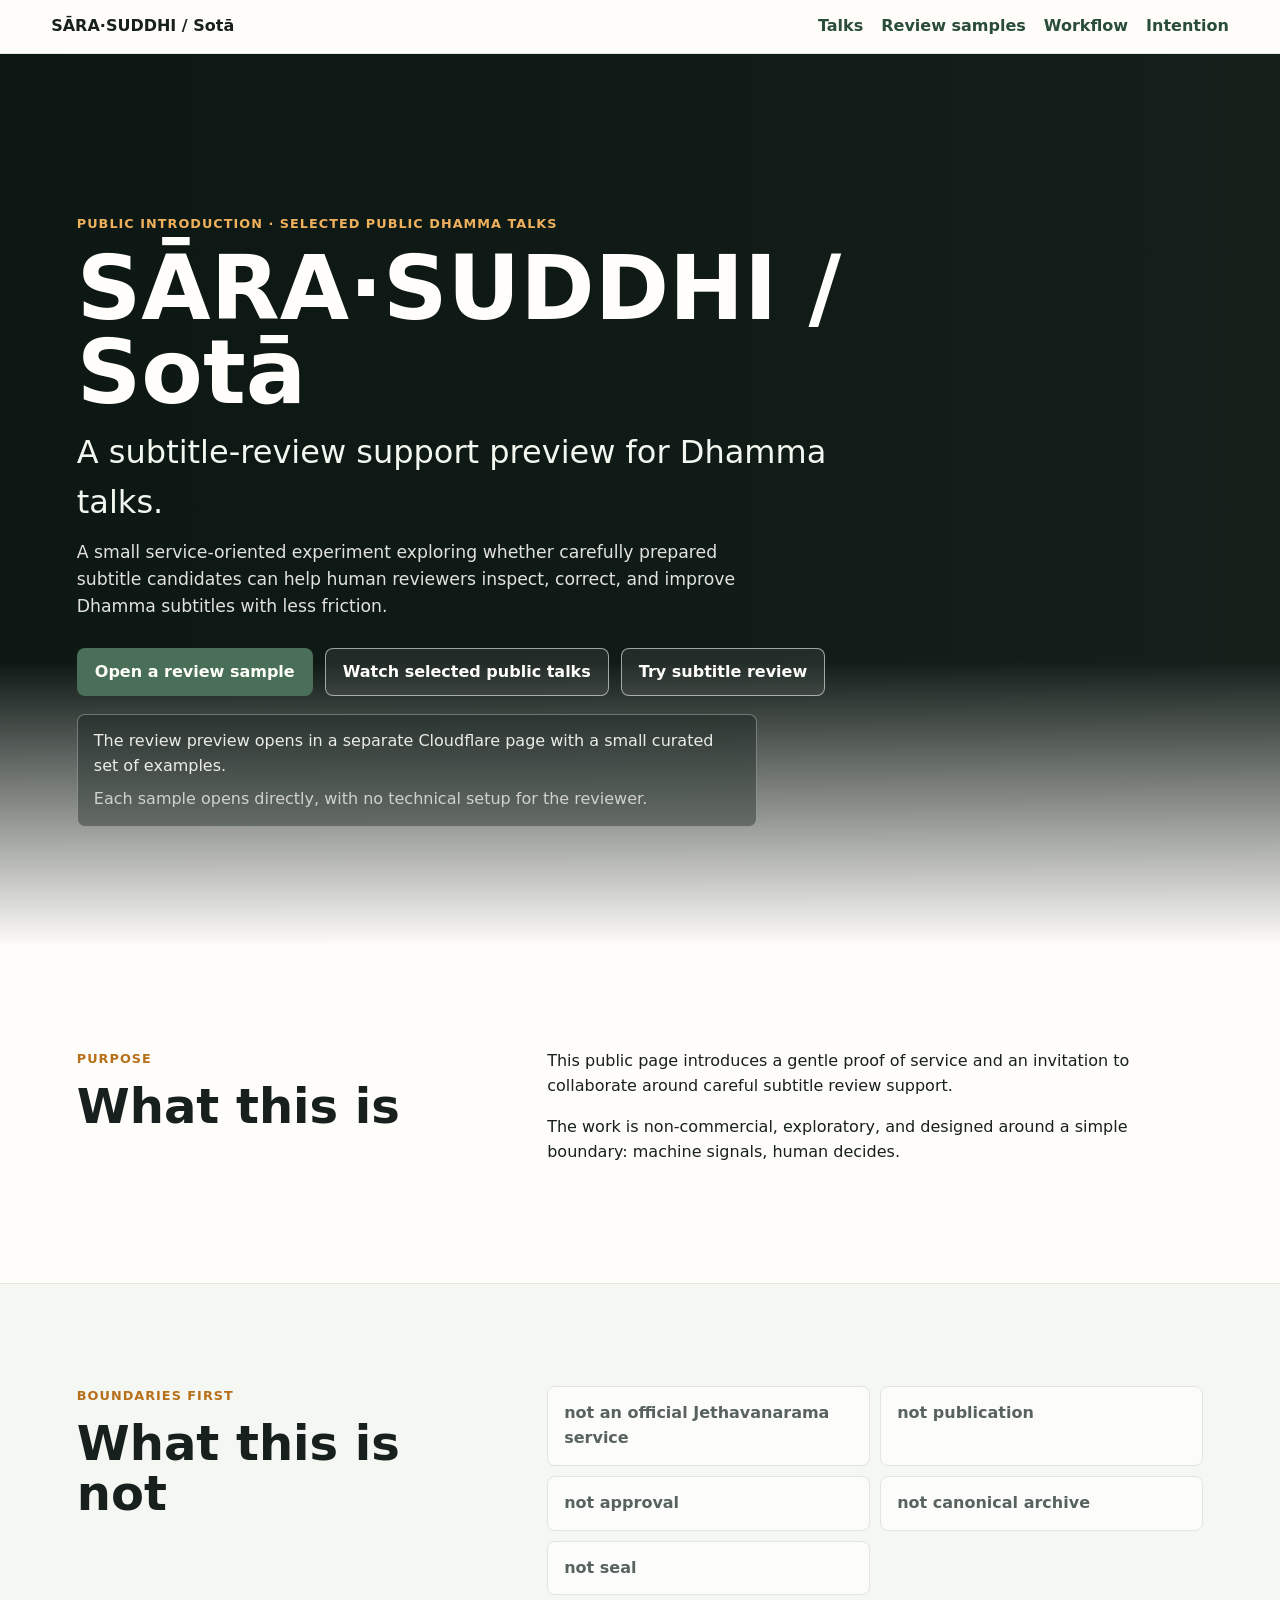
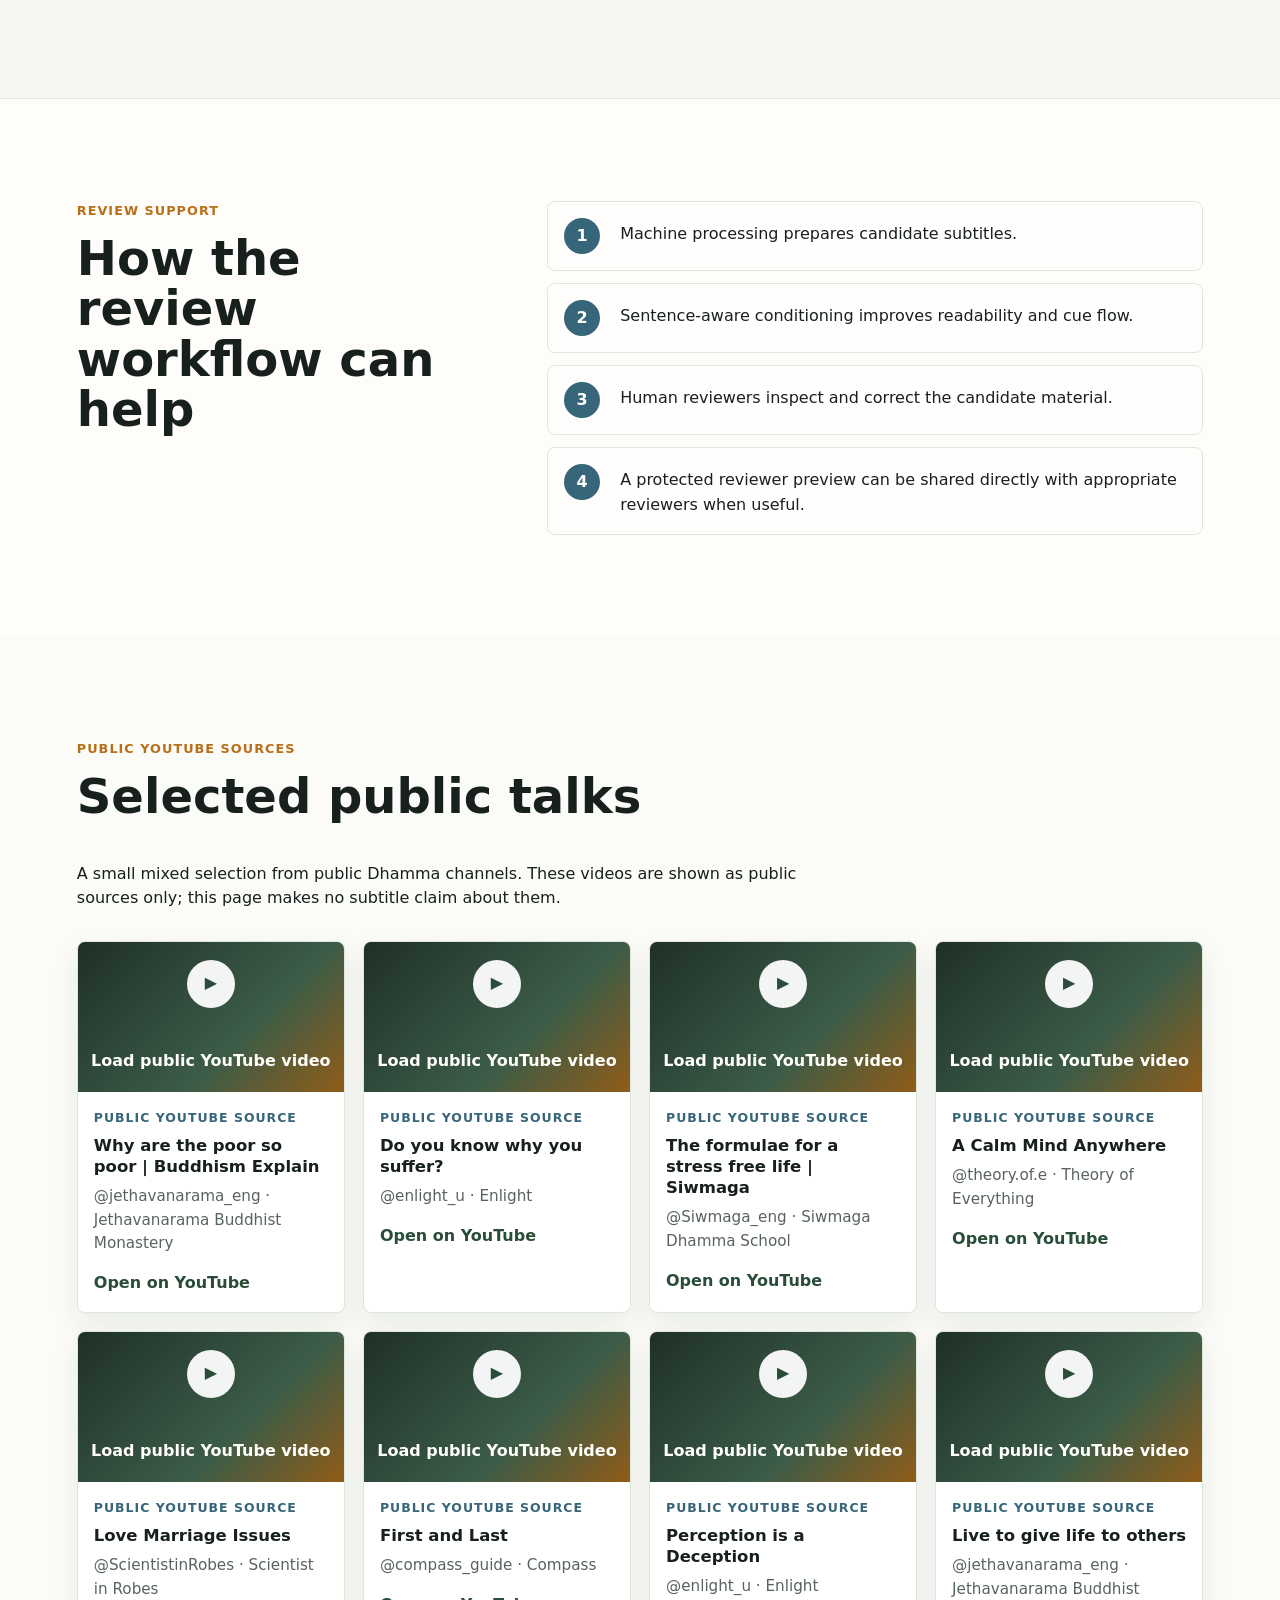
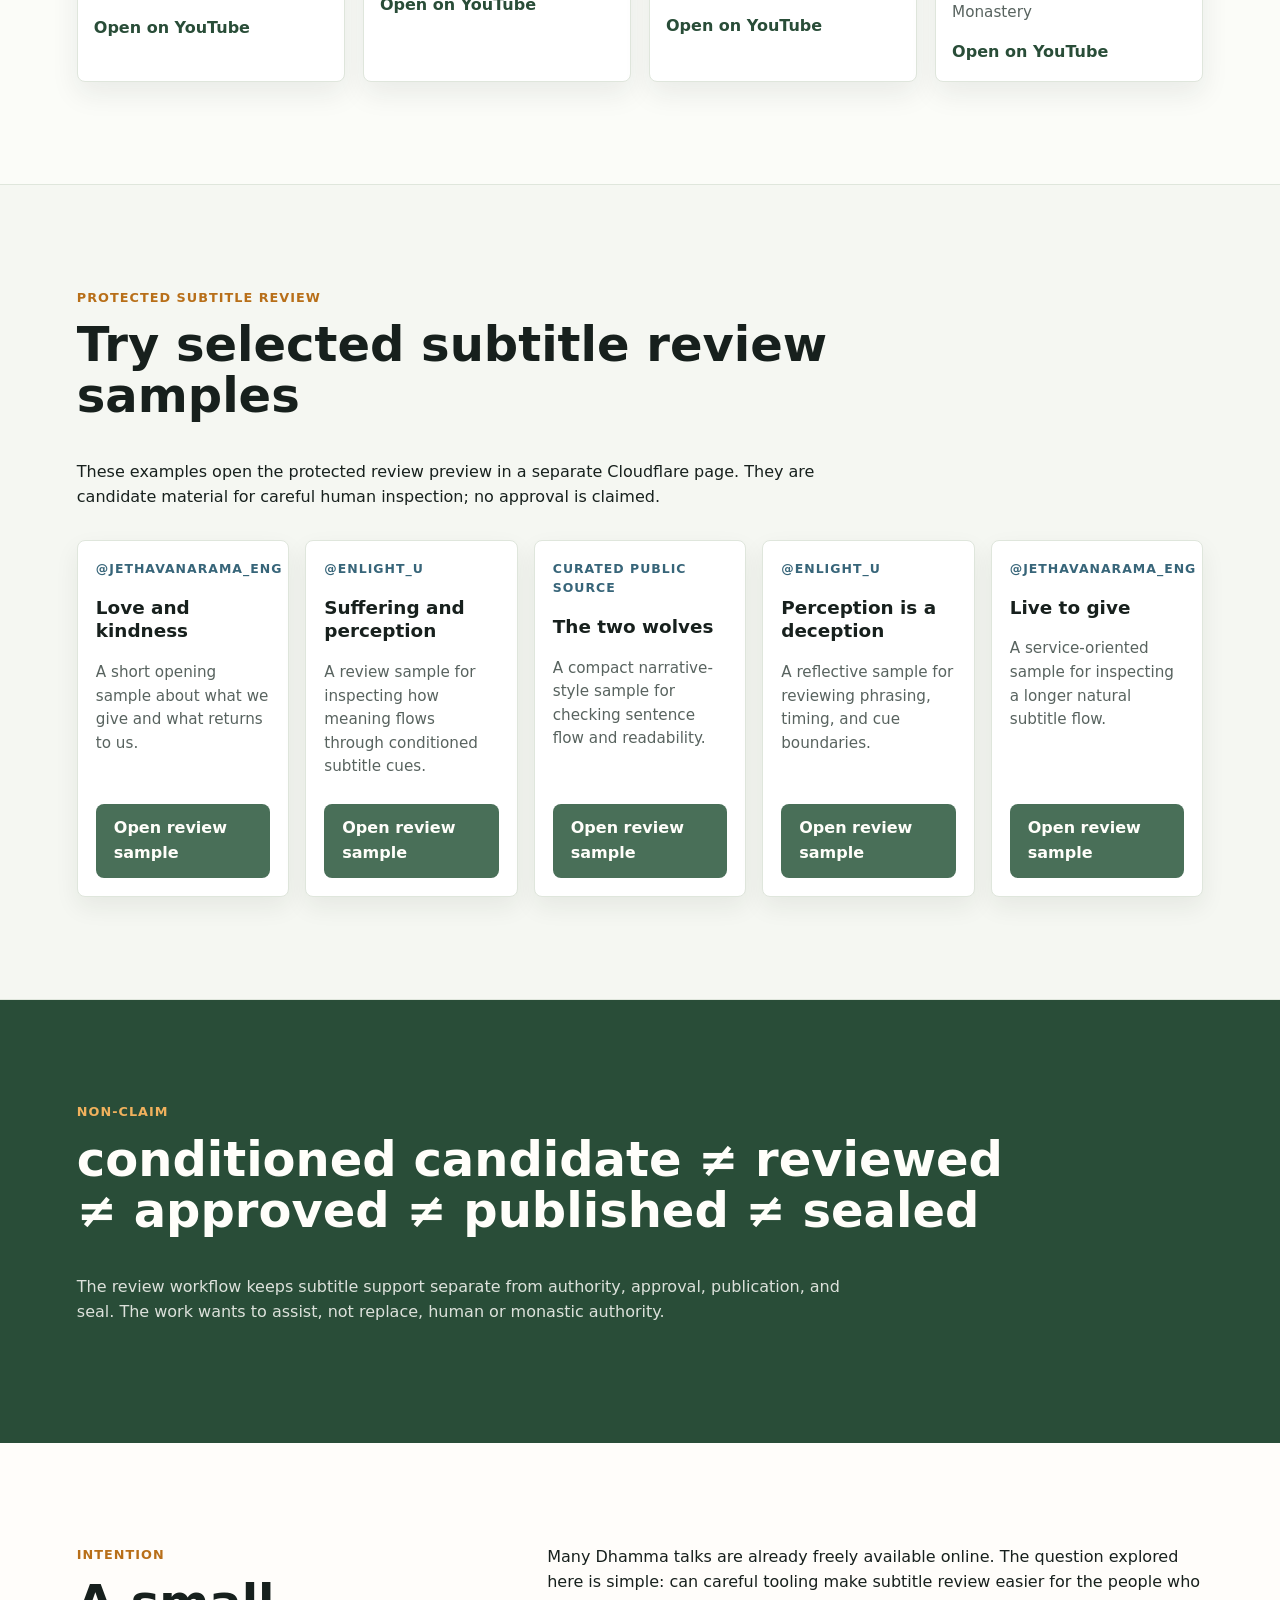
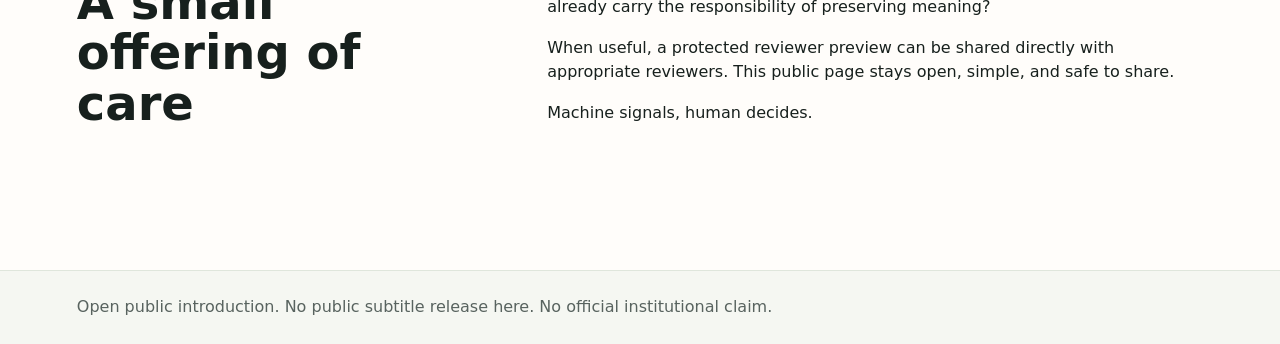
==== index.html @ cb5781e2 "Add one-click Jetha review sample links" ====
<!doctype html>
<html lang="en">
<head>
  <meta charset="utf-8">
  <meta name="viewport" content="width=device-width, initial-scale=1">
  <title>SĀRA·SUDDHI / Sotā — Public Preview</title>
  <meta name="description" content="A public introduction to a subtitle-review support preview for Dhamma talks.">
  <link rel="stylesheet" href="styles.css">
</head>
<body>
  <header class="site-header">
    <a class="brand" href="#top" aria-label="SĀRA·SUDDHI / Sotā home">SĀRA·SUDDHI / Sotā</a>
    <nav aria-label="Primary navigation">
      <a href="#talks">Talks</a>
      <a href="#review-samples">Review samples</a>
      <a href="#workflow">Workflow</a>
      <a href="#intention">Intention</a>
    </nav>
  </header>

  <main id="top">
    <section class="hero" aria-labelledby="hero-title">
      <div class="hero-media" aria-hidden="true"></div>
      <div class="hero-inner">
        <p class="eyebrow">Public introduction · selected public Dhamma talks</p>
        <h1 id="hero-title">SĀRA·SUDDHI / Sotā</h1>
        <p class="hero-subtitle">A subtitle-review support preview for Dhamma talks.</p>
        <p class="hero-copy">A small service-oriented experiment exploring whether carefully prepared subtitle candidates can help human reviewers inspect, correct, and improve Dhamma subtitles with less friction.</p>
        <div class="hero-actions" aria-label="Hero actions">
          <a class="button primary" href="https://sota-internal-canary-vnext-remove-cue.pages.dev/?demo=jetha&amp;sample=love-kindness" target="_blank" rel="noopener noreferrer">Open a review sample</a>
          <a class="button secondary" href="#talks">Watch selected public talks</a>
          <a class="button secondary" href="#review-samples">Try subtitle review</a>
        </div>
        <div class="review-note" aria-label="Review preview note">
          <p>The review preview opens in a separate Cloudflare page with a small curated set of examples.</p>
          <p>Each sample opens directly, with no technical setup for the reviewer.</p>
        </div>
      </div>
    </section>

    <section class="section two-column" id="what-this-is" aria-labelledby="what-title">
      <div>
        <p class="eyebrow">Purpose</p>
        <h2 id="what-title">What this is</h2>
      </div>
      <div class="stack">
        <p>This public page introduces a gentle proof of service and an invitation to collaborate around careful subtitle review support.</p>
        <p>The work is non-commercial, exploratory, and designed around a simple boundary: machine signals, human decides.</p>
      </div>
    </section>

    <section class="section quiet-band" aria-labelledby="not-title">
      <div class="two-column compact">
        <div>
          <p class="eyebrow">Boundaries first</p>
          <h2 id="not-title">What this is not</h2>
        </div>
        <ul class="boundary-list">
          <li>not an official Jethavanarama service</li>
          <li>not publication</li>
          <li>not approval</li>
          <li>not canonical archive</li>
          <li>not seal</li>
        </ul>
      </div>
    </section>

    <section class="section two-column" id="workflow" aria-labelledby="workflow-title">
      <div>
        <p class="eyebrow">Review support</p>
        <h2 id="workflow-title">How the review workflow can help</h2>
      </div>
      <div class="steps" aria-label="Workflow steps">
        <div><span>1</span><p>Machine processing prepares candidate subtitles.</p></div>
        <div><span>2</span><p>Sentence-aware conditioning improves readability and cue flow.</p></div>
        <div><span>3</span><p>Human reviewers inspect and correct the candidate material.</p></div>
        <div><span>4</span><p>A protected reviewer preview can be shared directly with appropriate reviewers when useful.</p></div>
      </div>
    </section>

    <section class="section talks" id="talks" aria-labelledby="talks-title">
      <div class="section-heading">
        <p class="eyebrow">Public YouTube sources</p>
        <h2 id="talks-title">Selected public talks</h2>
        <p>A small mixed selection from public Dhamma channels. These videos are shown as public sources only; this page makes no subtitle claim about them.</p>
      </div>
      <div class="talk-grid">

          <article class="talk-card" data-video-id="-B0cGRfp2s8">
            <div class="video-shell">
              <button class="video-load" type="button" aria-label="Load public YouTube video: Why are the poor so poor | Buddhism Explain">
                <span class="play-mark">▶</span>
                <span>Load public YouTube video</span>
              </button>
            </div>
            <div class="talk-copy">
              <p class="label">Public YouTube source</p>
              <h3>Why are the poor so poor | Buddhism Explain</h3>
              <p>@jethavanarama_eng · Jethavanarama Buddhist Monastery</p>
              <a href="https://www.youtube.com/watch?v=-B0cGRfp2s8" target="_blank" rel="noopener noreferrer">Open on YouTube</a>
            </div>
          </article>

          <article class="talk-card" data-video-id="0MMn_dv11R0">
            <div class="video-shell">
              <button class="video-load" type="button" aria-label="Load public YouTube video: Do you know why you suffer?">
                <span class="play-mark">▶</span>
                <span>Load public YouTube video</span>
              </button>
            </div>
            <div class="talk-copy">
              <p class="label">Public YouTube source</p>
              <h3>Do you know why you suffer?</h3>
              <p>@enlight_u · Enlight</p>
              <a href="https://www.youtube.com/watch?v=0MMn_dv11R0" target="_blank" rel="noopener noreferrer">Open on YouTube</a>
            </div>
          </article>

          <article class="talk-card" data-video-id="W3vYHnD1W8w">
            <div class="video-shell">
              <button class="video-load" type="button" aria-label="Load public YouTube video: The formulae for a stress free life | Siwmaga">
                <span class="play-mark">▶</span>
                <span>Load public YouTube video</span>
              </button>
            </div>
            <div class="talk-copy">
              <p class="label">Public YouTube source</p>
              <h3>The formulae for a stress free life | Siwmaga</h3>
              <p>@Siwmaga_eng · Siwmaga Dhamma School</p>
              <a href="https://www.youtube.com/watch?v=W3vYHnD1W8w" target="_blank" rel="noopener noreferrer">Open on YouTube</a>
            </div>
          </article>

          <article class="talk-card" data-video-id="NrnF3UTfmkQ">
            <div class="video-shell">
              <button class="video-load" type="button" aria-label="Load public YouTube video: A Calm Mind Anywhere">
                <span class="play-mark">▶</span>
                <span>Load public YouTube video</span>
              </button>
            </div>
            <div class="talk-copy">
              <p class="label">Public YouTube source</p>
              <h3>A Calm Mind Anywhere</h3>
              <p>@theory.of.e · Theory of Everything</p>
              <a href="https://www.youtube.com/watch?v=NrnF3UTfmkQ" target="_blank" rel="noopener noreferrer">Open on YouTube</a>
            </div>
          </article>

          <article class="talk-card" data-video-id="uJizcFRh2i4">
            <div class="video-shell">
              <button class="video-load" type="button" aria-label="Load public YouTube video: Love Marriage Issues">
                <span class="play-mark">▶</span>
                <span>Load public YouTube video</span>
              </button>
            </div>
            <div class="talk-copy">
              <p class="label">Public YouTube source</p>
              <h3>Love Marriage Issues</h3>
              <p>@ScientistinRobes · Scientist in Robes</p>
              <a href="https://www.youtube.com/watch?v=uJizcFRh2i4" target="_blank" rel="noopener noreferrer">Open on YouTube</a>
            </div>
          </article>

          <article class="talk-card" data-video-id="HjesYXZJ64o">
            <div class="video-shell">
              <button class="video-load" type="button" aria-label="Load public YouTube video: First and Last">
                <span class="play-mark">▶</span>
                <span>Load public YouTube video</span>
              </button>
            </div>
            <div class="talk-copy">
              <p class="label">Public YouTube source</p>
              <h3>First and Last</h3>
              <p>@compass_guide · Compass</p>
              <a href="https://www.youtube.com/watch?v=HjesYXZJ64o" target="_blank" rel="noopener noreferrer">Open on YouTube</a>
            </div>
          </article>

          <article class="talk-card" data-video-id="-ik-a_iQ_dg">
            <div class="video-shell">
              <button class="video-load" type="button" aria-label="Load public YouTube video: Perception is a Deception">
                <span class="play-mark">▶</span>
                <span>Load public YouTube video</span>
              </button>
            </div>
            <div class="talk-copy">
              <p class="label">Public YouTube source</p>
              <h3>Perception is a Deception</h3>
              <p>@enlight_u · Enlight</p>
              <a href="https://www.youtube.com/watch?v=-ik-a_iQ_dg" target="_blank" rel="noopener noreferrer">Open on YouTube</a>
            </div>
          </article>

          <article class="talk-card" data-video-id="-yPJJXnafgw">
            <div class="video-shell">
              <button class="video-load" type="button" aria-label="Load public YouTube video: Live to give life to others">
                <span class="play-mark">▶</span>
                <span>Load public YouTube video</span>
              </button>
            </div>
            <div class="talk-copy">
              <p class="label">Public YouTube source</p>
              <h3>Live to give life to others</h3>
              <p>@jethavanarama_eng · Jethavanarama Buddhist Monastery</p>
              <a href="https://www.youtube.com/watch?v=-yPJJXnafgw" target="_blank" rel="noopener noreferrer">Open on YouTube</a>
            </div>
          </article>
      </div>
    </section>

    <section class="section review-samples" id="review-samples" aria-labelledby="review-samples-title">
      <div class="section-heading">
        <p class="eyebrow">Protected subtitle review</p>
        <h2 id="review-samples-title">Try selected subtitle review samples</h2>
        <p>These examples open the protected review preview in a separate Cloudflare page. They are candidate material for careful human inspection; no approval is claimed.</p>
      </div>
      <div class="sample-grid">
        <article class="sample-card">
          <p class="label">@jethavanarama_eng</p>
          <h3>Love and kindness</h3>
          <p>A short opening sample about what we give and what returns to us.</p>
          <a class="button sample-button" href="https://sota-internal-canary-vnext-remove-cue.pages.dev/?demo=jetha&amp;sample=love-kindness" target="_blank" rel="noopener noreferrer">Open review sample</a>
        </article>
        <article class="sample-card">
          <p class="label">@enlight_u</p>
          <h3>Suffering and perception</h3>
          <p>A review sample for inspecting how meaning flows through conditioned subtitle cues.</p>
          <a class="button sample-button" href="https://sota-internal-canary-vnext-remove-cue.pages.dev/?demo=jetha&amp;sample=suffering-perception" target="_blank" rel="noopener noreferrer">Open review sample</a>
        </article>
        <article class="sample-card">
          <p class="label">Curated public source</p>
          <h3>The two wolves</h3>
          <p>A compact narrative-style sample for checking sentence flow and readability.</p>
          <a class="button sample-button" href="https://sota-internal-canary-vnext-remove-cue.pages.dev/?demo=jetha&amp;sample=two-wolves" target="_blank" rel="noopener noreferrer">Open review sample</a>
        </article>
        <article class="sample-card">
          <p class="label">@enlight_u</p>
          <h3>Perception is a deception</h3>
          <p>A reflective sample for reviewing phrasing, timing, and cue boundaries.</p>
          <a class="button sample-button" href="https://sota-internal-canary-vnext-remove-cue.pages.dev/?demo=jetha&amp;sample=perception-deception" target="_blank" rel="noopener noreferrer">Open review sample</a>
        </article>
        <article class="sample-card">
          <p class="label">@jethavanarama_eng</p>
          <h3>Live to give</h3>
          <p>A service-oriented sample for inspecting a longer natural subtitle flow.</p>
          <a class="button sample-button" href="https://sota-internal-canary-vnext-remove-cue.pages.dev/?demo=jetha&amp;sample=live-to-give" target="_blank" rel="noopener noreferrer">Open review sample</a>
        </article>
      </div>
    </section>

    <section class="section boundary-callout" id="boundaries" aria-labelledby="boundary-title">
      <p class="eyebrow">Non-claim</p>
      <h2 id="boundary-title">conditioned candidate ≠ reviewed ≠ approved ≠ published ≠ sealed</h2>
      <p>The review workflow keeps subtitle support separate from authority, approval, publication, and seal. The work wants to assist, not replace, human or monastic authority.</p>
    </section>

    <section class="section invitation" id="intention" aria-labelledby="invite-title">
      <div>
        <p class="eyebrow">Intention</p>
        <h2 id="invite-title">A small offering of care</h2>
      </div>
      <div class="stack">
        <p>Many Dhamma talks are already freely available online. The question explored here is simple: can careful tooling make subtitle review easier for the people who already carry the responsibility of preserving meaning?</p>
        <p>When useful, a protected reviewer preview can be shared directly with appropriate reviewers. This public page stays open, simple, and safe to share.</p>
        <p>Machine signals, human decides.</p>
      </div>
    </section>
  </main>

  <footer class="site-footer">
    <p>Open public introduction. No public subtitle release here. No official institutional claim.</p>
  </footer>

  <script src="app.js"></script>
</body>
</html>
---- styles.css ----
* {
  box-sizing: border-box;
}

:root {
  color-scheme: light;
  --ink: #17201d;
  --muted: #58635f;
  --soft: #f5f7f2;
  --paper: #fffdfa;
  --line: #dfe6dc;
  --leaf: #496f58;
  --leaf-dark: #294d38;
  --saffron: #b86f19;
  --blue: #376579;
  --shadow: 0 18px 48px rgba(24, 40, 34, 0.13);
}

html {
  scroll-behavior: smooth;
}

body {
  margin: 0;
  font-family: Inter, ui-sans-serif, system-ui, -apple-system, BlinkMacSystemFont, "Segoe UI", sans-serif;
  color: var(--ink);
  background: var(--paper);
  line-height: 1.55;
}

.site-header {
  position: sticky;
  top: 0;
  z-index: 20;
  display: flex;
  align-items: center;
  justify-content: space-between;
  gap: 24px;
  padding: 14px clamp(18px, 4vw, 56px);
  border-bottom: 1px solid rgba(223, 230, 220, 0.9);
  background: rgba(255, 253, 250, 0.92);
  backdrop-filter: blur(14px);
}

.brand {
  color: var(--ink);
  font-weight: 760;
  text-decoration: none;
  letter-spacing: 0;
}

nav {
  display: flex;
  gap: 18px;
  flex-wrap: wrap;
}

nav a,
.talk-copy a {
  color: var(--leaf-dark);
  text-decoration: none;
  font-weight: 650;
}

nav a:hover,
.talk-copy a:hover {
  text-decoration: underline;
}

.hero {
  position: relative;
  min-height: 88vh;
  display: grid;
  align-items: end;
  overflow: hidden;
  isolation: isolate;
  background: #18221d;
}

.hero-media {
  position: absolute;
  inset: 0;
  z-index: -2;
  background-image: linear-gradient(90deg, rgba(12, 22, 18, 0.92), rgba(12, 22, 18, 0.72) 43%, rgba(12, 22, 18, 0.2)), url("https://i.ytimg.com/vi/-B0cGRfp2s8/maxresdefault.jpg");
  background-size: cover;
  background-position: center;
  transform: scale(1.02);
}

.hero::after {
  content: "";
  position: absolute;
  inset: auto 0 0;
  height: 32%;
  z-index: -1;
  background: linear-gradient(0deg, rgba(255, 253, 250, 1), rgba(255, 253, 250, 0));
}

.hero-inner {
  width: min(980px, 100%);
  padding: clamp(92px, 14vw, 160px) clamp(20px, 6vw, 80px) clamp(72px, 10vw, 120px);
  color: #fffefa;
}

.eyebrow {
  margin: 0 0 12px;
  color: var(--saffron);
  font-size: 0.8rem;
  text-transform: uppercase;
  letter-spacing: 0.08em;
  font-weight: 760;
}

.hero .eyebrow {
  color: #f0b15d;
}

h1,
h2,
h3,
p {
  margin-top: 0;
}

h1 {
  margin-bottom: 14px;
  max-width: 860px;
  font-size: clamp(3rem, 7vw, 6.6rem);
  line-height: 0.94;
  letter-spacing: 0;
}

h2 {
  font-size: clamp(1.75rem, 4vw, 3rem);
  line-height: 1.05;
  letter-spacing: 0;
}

h3 {
  margin-bottom: 8px;
  font-size: 1.03rem;
  line-height: 1.28;
  letter-spacing: 0;
}

.hero-subtitle {
  max-width: 760px;
  margin-bottom: 12px;
  font-size: clamp(1.25rem, 2.5vw, 2rem);
  color: #f2f7ef;
}

.hero-copy {
  max-width: 700px;
  color: rgba(255, 254, 250, 0.88);
  font-size: 1.08rem;
}

.hero-actions,
.button-row {
  display: flex;
  gap: 12px;
  flex-wrap: wrap;
  margin-top: 28px;
}

.review-note {
  width: min(680px, 100%);
  margin-top: 18px;
  padding: 14px 16px;
  border: 1px solid rgba(255, 255, 255, 0.32);
  border-radius: 8px;
  background: rgba(18, 30, 24, 0.38);
  color: rgba(255, 254, 250, 0.9);
}

.review-note p {
  margin: 0;
}

.review-note p + p {
  margin-top: 8px;
  color: rgba(255, 254, 250, 0.72);
}

.button {
  display: inline-flex;
  align-items: center;
  justify-content: center;
  min-height: 44px;
  padding: 11px 17px;
  border: 1px solid transparent;
  border-radius: 8px;
  font-weight: 760;
  text-decoration: none;
}

.button.primary {
  color: #fffefa;
  background: var(--leaf);
}

.button.primary:hover {
  background: var(--leaf-dark);
}

.button.secondary {
  color: #fffefa;
  border-color: rgba(255, 255, 255, 0.56);
  background: rgba(255, 255, 255, 0.08);
}

.section {
  padding: clamp(56px, 8vw, 104px) clamp(20px, 6vw, 80px);
}

.two-column {
  display: grid;
  grid-template-columns: minmax(240px, 0.75fr) minmax(0, 1.25fr);
  gap: clamp(32px, 6vw, 80px);
  align-items: start;
}

.stack > * + * {
  margin-top: 16px;
}

.quiet-band {
  background: var(--soft);
  border-block: 1px solid var(--line);
}

.compact {
  padding: 0;
}

.boundary-list {
  display: grid;
  grid-template-columns: repeat(2, minmax(0, 1fr));
  gap: 10px;
  margin: 0;
  padding: 0;
  list-style: none;
}

.boundary-list li,
.steps div {
  border: 1px solid var(--line);
  border-radius: 8px;
  background: rgba(255, 255, 255, 0.72);
}

.boundary-list li {
  padding: 14px 16px;
  color: var(--muted);
  font-weight: 680;
}

.steps {
  display: grid;
  gap: 12px;
}

.steps div {
  display: grid;
  grid-template-columns: 42px 1fr;
  gap: 14px;
  padding: 16px;
}

.steps span {
  display: grid;
  place-items: center;
  width: 36px;
  height: 36px;
  border-radius: 50%;
  color: #fffefa;
  background: var(--blue);
  font-weight: 800;
}

.steps p {
  margin: 4px 0 0;
}

.section-heading {
  max-width: 760px;
  margin-bottom: 30px;
}

.talks {
  background: #fbfcf8;
}

.review-samples {
  background: var(--soft);
  border-block: 1px solid var(--line);
}

.sample-grid {
  display: grid;
  grid-template-columns: repeat(5, minmax(0, 1fr));
  gap: 16px;
}

.sample-card {
  display: flex;
  min-height: 100%;
  flex-direction: column;
  gap: 10px;
  padding: 18px;
  border: 1px solid var(--line);
  border-radius: 8px;
  background: #fff;
  box-shadow: 0 10px 24px rgba(24, 40, 34, 0.07);
}

.sample-card h3 {
  font-size: 1.15rem;
}

.sample-card p:not(.label) {
  color: var(--muted);
  font-size: 0.95rem;
}

.sample-card .sample-button {
  margin-top: auto;
  color: #fffefa;
  background: var(--leaf);
}

.sample-card .sample-button:hover {
  background: var(--leaf-dark);
}

.talk-grid {
  display: grid;
  grid-template-columns: repeat(4, minmax(0, 1fr));
  gap: 18px;
}

.talk-card {
  overflow: hidden;
  border: 1px solid var(--line);
  border-radius: 8px;
  background: #fff;
  box-shadow: 0 12px 28px rgba(24, 40, 34, 0.08);
}

.video-shell {
  position: relative;
  aspect-ratio: 16 / 9;
  background: linear-gradient(135deg, #23362d, #496f58 62%, #b86f19);
}

.video-load {
  position: absolute;
  inset: 0;
  display: grid;
  place-items: center;
  gap: 8px;
  width: 100%;
  border: 0;
  color: #fffefa;
  background: rgba(18, 30, 24, 0.24);
  font: inherit;
  font-weight: 760;
  cursor: pointer;
}

.video-load:hover {
  background: rgba(18, 30, 24, 0.08);
}

.play-mark {
  display: grid;
  place-items: center;
  width: 48px;
  height: 48px;
  border-radius: 50%;
  background: rgba(255, 255, 255, 0.94);
  color: var(--leaf-dark);
}

.video-shell iframe {
  width: 100%;
  height: 100%;
  border: 0;
}

.talk-copy {
  padding: 16px;
}

.label {
  margin-bottom: 8px;
  color: var(--blue);
  font-size: 0.78rem;
  font-weight: 800;
  text-transform: uppercase;
  letter-spacing: 0.08em;
}

.talk-copy p:not(.label) {
  color: var(--muted);
  font-size: 0.95rem;
}

.boundary-callout {
  color: #fffefa;
  background: var(--leaf-dark);
}

.boundary-callout .eyebrow {
  color: #f0b15d;
}

.boundary-callout h2 {
  max-width: 980px;
}

.boundary-callout p {
  max-width: 780px;
  color: rgba(255, 254, 250, 0.84);
}

.invitation {
  display: grid;
  grid-template-columns: minmax(240px, 0.75fr) minmax(0, 1.25fr);
  gap: clamp(32px, 6vw, 80px);
  background: var(--paper);
}

.site-footer {
  padding: 24px clamp(20px, 6vw, 80px);
  border-top: 1px solid var(--line);
  color: var(--muted);
  background: var(--soft);
}

.site-footer p {
  margin: 0;
}

@media (max-width: 1180px) {
  .sample-grid {
    grid-template-columns: repeat(3, minmax(0, 1fr));
  }
}

@media (max-width: 1050px) {
  .talk-grid {
    grid-template-columns: repeat(2, minmax(0, 1fr));
  }
}

@media (max-width: 860px) {
  .sample-grid {
    grid-template-columns: repeat(2, minmax(0, 1fr));
  }
}

@media (max-width: 760px) {
  .site-header {
    align-items: flex-start;
    flex-direction: column;
  }

  .hero {
    min-height: 82vh;
  }

  .two-column,
  .invitation {
    grid-template-columns: 1fr;
  }

  .boundary-list,
  .talk-grid,
  .sample-grid {
    grid-template-columns: 1fr;
  }

  .section {
    padding-block: 48px;
  }
}
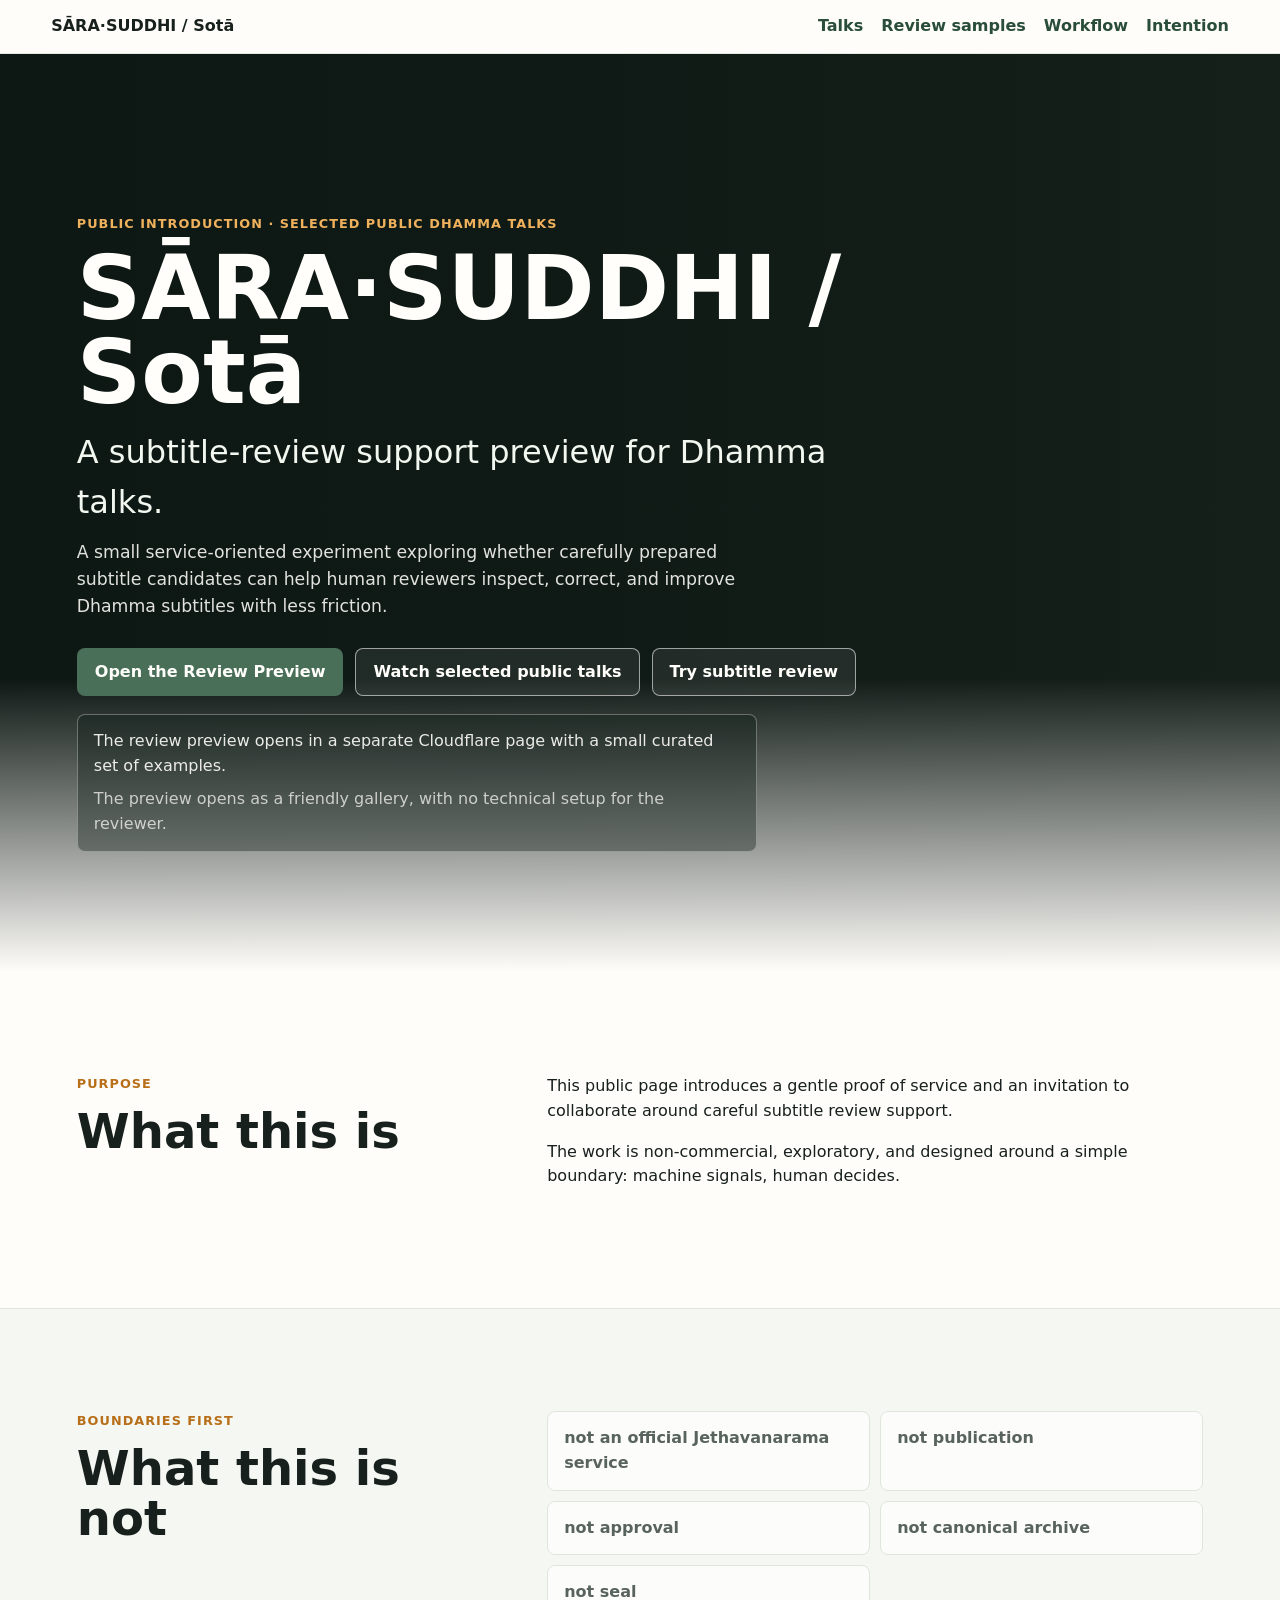
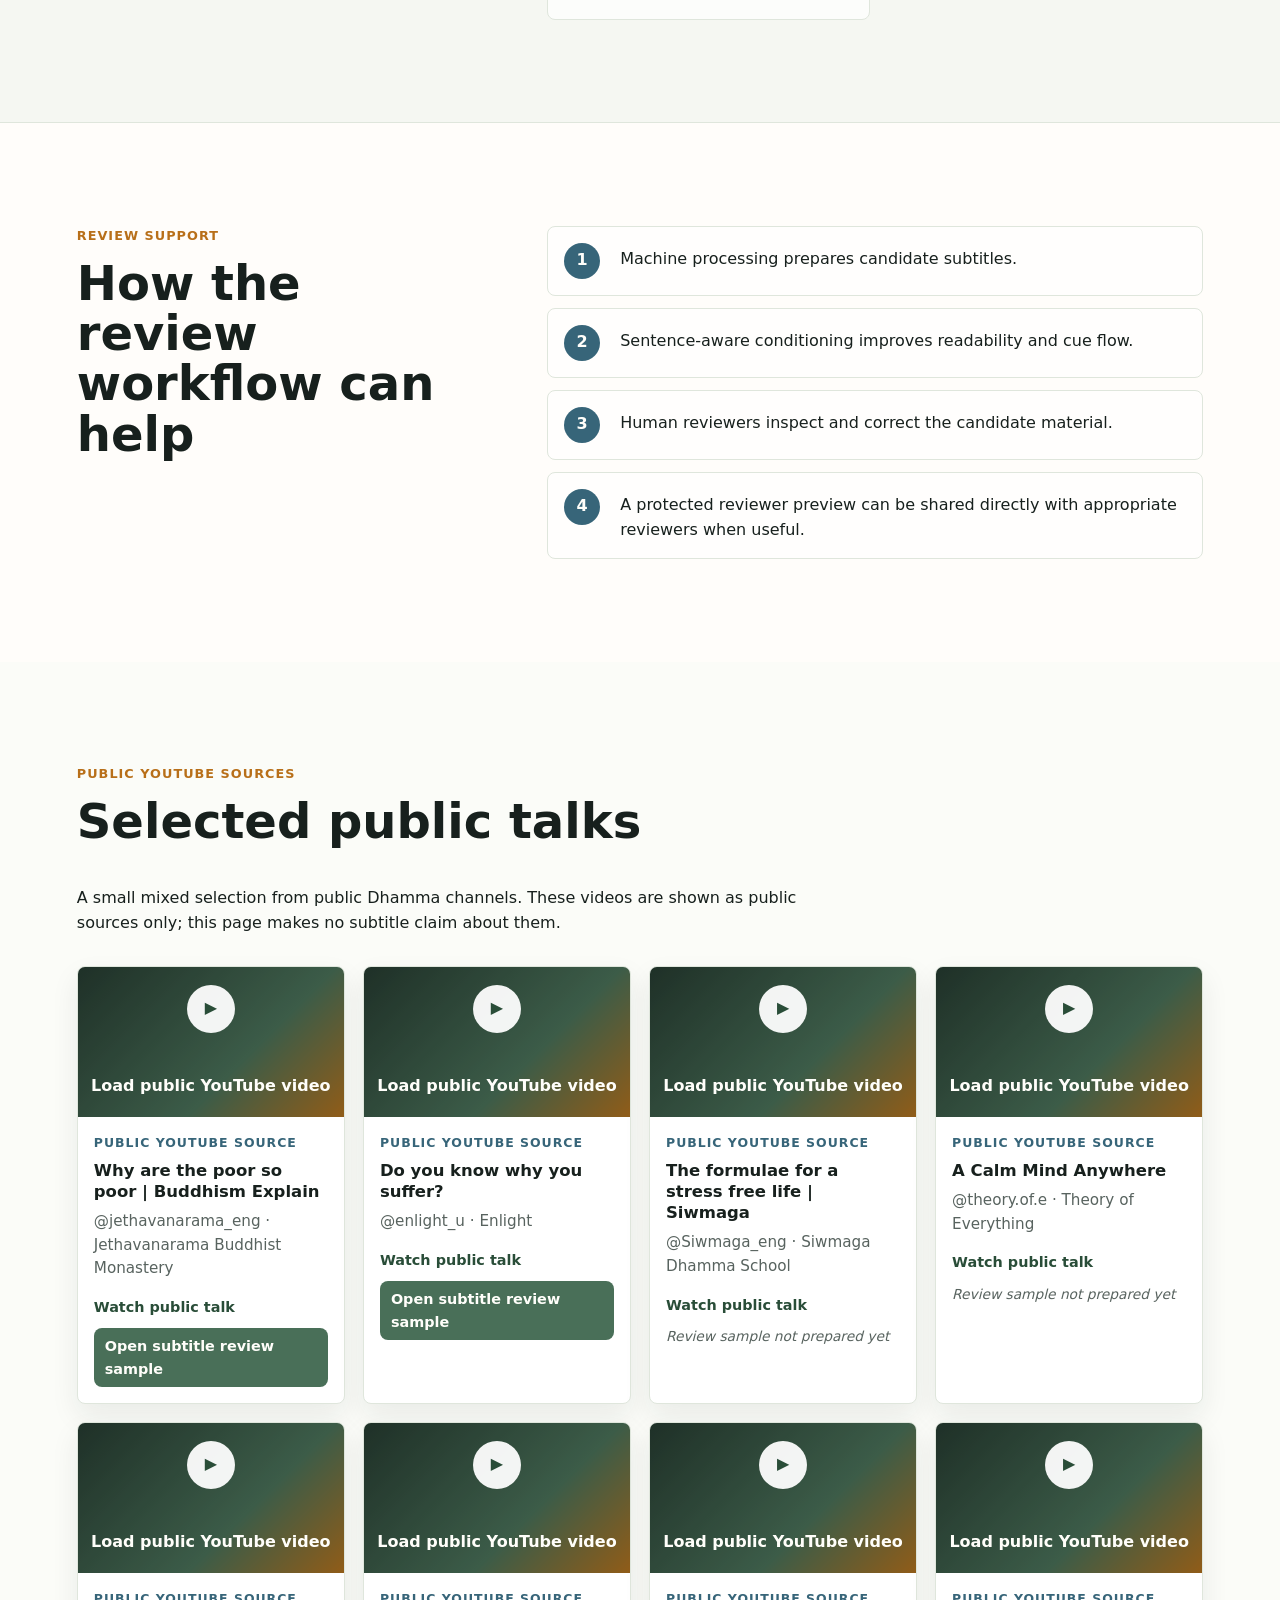
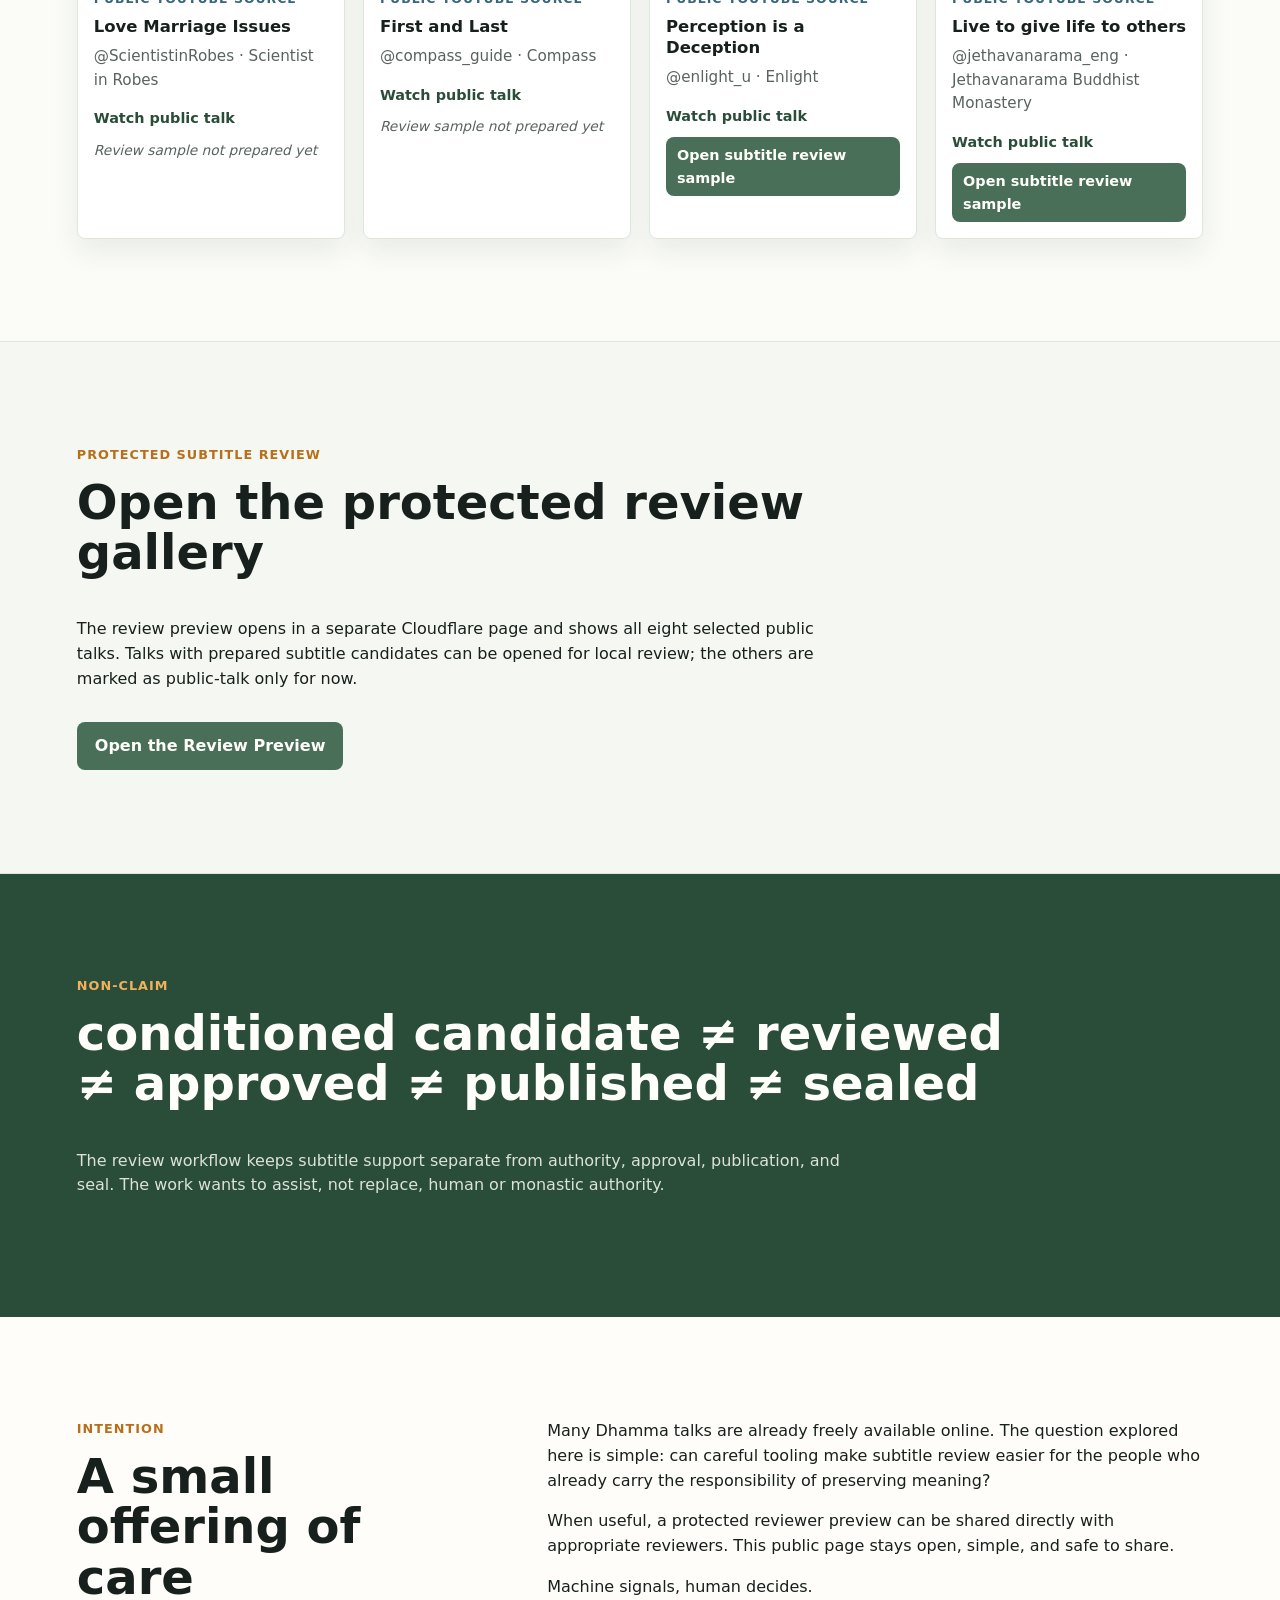
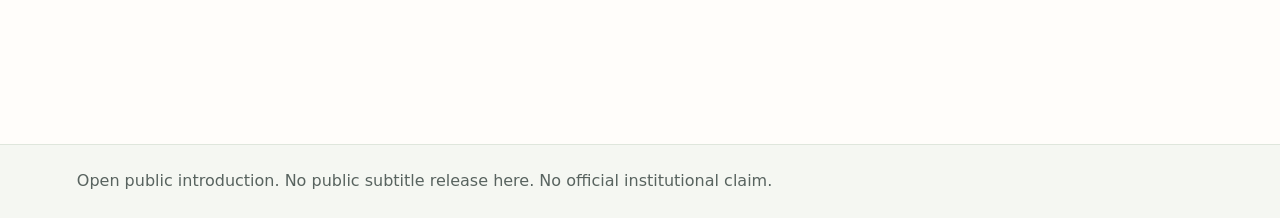
==== commit d6f33ccb: "Add Jetha review gallery entry link" ====
--- a/index.html
+++ b/index.html
@@ -27,13 +27,13 @@
         <p class="hero-subtitle">A subtitle-review support preview for Dhamma talks.</p>
         <p class="hero-copy">A small service-oriented experiment exploring whether carefully prepared subtitle candidates can help human reviewers inspect, correct, and improve Dhamma subtitles with less friction.</p>
         <div class="hero-actions" aria-label="Hero actions">
-          <a class="button primary" href="https://sota-internal-canary-vnext-remove-cue.pages.dev/?demo=jetha&amp;sample=love-kindness" target="_blank" rel="noopener noreferrer">Open a review sample</a>
+          <a class="button primary" href="https://sota-internal-canary-vnext-remove-cue.pages.dev/?demo=jetha" target="_blank" rel="noopener noreferrer">Open the Review Preview</a>
           <a class="button secondary" href="#talks">Watch selected public talks</a>
           <a class="button secondary" href="#review-samples">Try subtitle review</a>
         </div>
         <div class="review-note" aria-label="Review preview note">
           <p>The review preview opens in a separate Cloudflare page with a small curated set of examples.</p>
-          <p>Each sample opens directly, with no technical setup for the reviewer.</p>
+          <p>The preview opens as a friendly gallery, with no technical setup for the reviewer.</p>
         </div>
       </div>
     </section>
@@ -97,7 +97,10 @@
               <p class="label">Public YouTube source</p>
               <h3>Why are the poor so poor | Buddhism Explain</h3>
               <p>@jethavanarama_eng · Jethavanarama Buddhist Monastery</p>
-              <a href="https://www.youtube.com/watch?v=-B0cGRfp2s8" target="_blank" rel="noopener noreferrer">Open on YouTube</a>
+              <div class="talk-actions">
+                <a href="https://www.youtube.com/watch?v=-B0cGRfp2s8" target="_blank" rel="noopener noreferrer">Watch public talk</a>
+                <a class="review-ready" href="https://sota-internal-canary-vnext-remove-cue.pages.dev/?demo=jetha&amp;sample=love-kindness" target="_blank" rel="noopener noreferrer">Open subtitle review sample</a>
+              </div>
             </div>
           </article>
 
@@ -112,7 +115,10 @@
               <p class="label">Public YouTube source</p>
               <h3>Do you know why you suffer?</h3>
               <p>@enlight_u · Enlight</p>
-              <a href="https://www.youtube.com/watch?v=0MMn_dv11R0" target="_blank" rel="noopener noreferrer">Open on YouTube</a>
+              <div class="talk-actions">
+                <a href="https://www.youtube.com/watch?v=0MMn_dv11R0" target="_blank" rel="noopener noreferrer">Watch public talk</a>
+                <a class="review-ready" href="https://sota-internal-canary-vnext-remove-cue.pages.dev/?demo=jetha&amp;sample=suffering-perception" target="_blank" rel="noopener noreferrer">Open subtitle review sample</a>
+              </div>
             </div>
           </article>
 
@@ -127,7 +133,10 @@
               <p class="label">Public YouTube source</p>
               <h3>The formulae for a stress free life | Siwmaga</h3>
               <p>@Siwmaga_eng · Siwmaga Dhamma School</p>
-              <a href="https://www.youtube.com/watch?v=W3vYHnD1W8w" target="_blank" rel="noopener noreferrer">Open on YouTube</a>
+              <div class="talk-actions">
+                <a href="https://www.youtube.com/watch?v=W3vYHnD1W8w" target="_blank" rel="noopener noreferrer">Watch public talk</a>
+                <span class="review-pending">Review sample not prepared yet</span>
+              </div>
             </div>
           </article>
 
@@ -142,7 +151,10 @@
               <p class="label">Public YouTube source</p>
               <h3>A Calm Mind Anywhere</h3>
               <p>@theory.of.e · Theory of Everything</p>
-              <a href="https://www.youtube.com/watch?v=NrnF3UTfmkQ" target="_blank" rel="noopener noreferrer">Open on YouTube</a>
+              <div class="talk-actions">
+                <a href="https://www.youtube.com/watch?v=NrnF3UTfmkQ" target="_blank" rel="noopener noreferrer">Watch public talk</a>
+                <span class="review-pending">Review sample not prepared yet</span>
+              </div>
             </div>
           </article>
 
@@ -157,7 +169,10 @@
               <p class="label">Public YouTube source</p>
               <h3>Love Marriage Issues</h3>
               <p>@ScientistinRobes · Scientist in Robes</p>
-              <a href="https://www.youtube.com/watch?v=uJizcFRh2i4" target="_blank" rel="noopener noreferrer">Open on YouTube</a>
+              <div class="talk-actions">
+                <a href="https://www.youtube.com/watch?v=uJizcFRh2i4" target="_blank" rel="noopener noreferrer">Watch public talk</a>
+                <span class="review-pending">Review sample not prepared yet</span>
+              </div>
             </div>
           </article>
 
@@ -172,7 +187,10 @@
               <p class="label">Public YouTube source</p>
               <h3>First and Last</h3>
               <p>@compass_guide · Compass</p>
-              <a href="https://www.youtube.com/watch?v=HjesYXZJ64o" target="_blank" rel="noopener noreferrer">Open on YouTube</a>
+              <div class="talk-actions">
+                <a href="https://www.youtube.com/watch?v=HjesYXZJ64o" target="_blank" rel="noopener noreferrer">Watch public talk</a>
+                <span class="review-pending">Review sample not prepared yet</span>
+              </div>
             </div>
           </article>
 
@@ -187,7 +205,10 @@
               <p class="label">Public YouTube source</p>
               <h3>Perception is a Deception</h3>
               <p>@enlight_u · Enlight</p>
-              <a href="https://www.youtube.com/watch?v=-ik-a_iQ_dg" target="_blank" rel="noopener noreferrer">Open on YouTube</a>
+              <div class="talk-actions">
+                <a href="https://www.youtube.com/watch?v=-ik-a_iQ_dg" target="_blank" rel="noopener noreferrer">Watch public talk</a>
+                <a class="review-ready" href="https://sota-internal-canary-vnext-remove-cue.pages.dev/?demo=jetha&amp;sample=perception-deception" target="_blank" rel="noopener noreferrer">Open subtitle review sample</a>
+              </div>
             </div>
           </article>
 
@@ -202,7 +223,10 @@
               <p class="label">Public YouTube source</p>
               <h3>Live to give life to others</h3>
               <p>@jethavanarama_eng · Jethavanarama Buddhist Monastery</p>
-              <a href="https://www.youtube.com/watch?v=-yPJJXnafgw" target="_blank" rel="noopener noreferrer">Open on YouTube</a>
+              <div class="talk-actions">
+                <a href="https://www.youtube.com/watch?v=-yPJJXnafgw" target="_blank" rel="noopener noreferrer">Watch public talk</a>
+                <a class="review-ready" href="https://sota-internal-canary-vnext-remove-cue.pages.dev/?demo=jetha&amp;sample=live-to-give" target="_blank" rel="noopener noreferrer">Open subtitle review sample</a>
+              </div>
             </div>
           </article>
       </div>
@@ -211,41 +235,10 @@
     <section class="section review-samples" id="review-samples" aria-labelledby="review-samples-title">
       <div class="section-heading">
         <p class="eyebrow">Protected subtitle review</p>
-        <h2 id="review-samples-title">Try selected subtitle review samples</h2>
-        <p>These examples open the protected review preview in a separate Cloudflare page. They are candidate material for careful human inspection; no approval is claimed.</p>
-      </div>
-      <div class="sample-grid">
-        <article class="sample-card">
-          <p class="label">@jethavanarama_eng</p>
-          <h3>Love and kindness</h3>
-          <p>A short opening sample about what we give and what returns to us.</p>
-          <a class="button sample-button" href="https://sota-internal-canary-vnext-remove-cue.pages.dev/?demo=jetha&amp;sample=love-kindness" target="_blank" rel="noopener noreferrer">Open review sample</a>
-        </article>
-        <article class="sample-card">
-          <p class="label">@enlight_u</p>
-          <h3>Suffering and perception</h3>
-          <p>A review sample for inspecting how meaning flows through conditioned subtitle cues.</p>
-          <a class="button sample-button" href="https://sota-internal-canary-vnext-remove-cue.pages.dev/?demo=jetha&amp;sample=suffering-perception" target="_blank" rel="noopener noreferrer">Open review sample</a>
-        </article>
-        <article class="sample-card">
-          <p class="label">Curated public source</p>
-          <h3>The two wolves</h3>
-          <p>A compact narrative-style sample for checking sentence flow and readability.</p>
-          <a class="button sample-button" href="https://sota-internal-canary-vnext-remove-cue.pages.dev/?demo=jetha&amp;sample=two-wolves" target="_blank" rel="noopener noreferrer">Open review sample</a>
-        </article>
-        <article class="sample-card">
-          <p class="label">@enlight_u</p>
-          <h3>Perception is a deception</h3>
-          <p>A reflective sample for reviewing phrasing, timing, and cue boundaries.</p>
-          <a class="button sample-button" href="https://sota-internal-canary-vnext-remove-cue.pages.dev/?demo=jetha&amp;sample=perception-deception" target="_blank" rel="noopener noreferrer">Open review sample</a>
-        </article>
-        <article class="sample-card">
-          <p class="label">@jethavanarama_eng</p>
-          <h3>Live to give</h3>
-          <p>A service-oriented sample for inspecting a longer natural subtitle flow.</p>
-          <a class="button sample-button" href="https://sota-internal-canary-vnext-remove-cue.pages.dev/?demo=jetha&amp;sample=live-to-give" target="_blank" rel="noopener noreferrer">Open review sample</a>
-        </article>
-      </div>
+        <h2 id="review-samples-title">Open the protected review gallery</h2>
+        <p>The review preview opens in a separate Cloudflare page and shows all eight selected public talks. Talks with prepared subtitle candidates can be opened for local review; the others are marked as public-talk only for now.</p>
+      </div>
+      <a class="button sample-button gallery-cta" href="https://sota-internal-canary-vnext-remove-cue.pages.dev/?demo=jetha" target="_blank" rel="noopener noreferrer">Open the Review Preview</a>
     </section>
 
     <section class="section boundary-callout" id="boundaries" aria-labelledby="boundary-title">
--- a/styles.css
+++ b/styles.css
@@ -407,6 +407,48 @@
   font-size: 0.95rem;
 }
 
+.talk-actions {
+  display: flex;
+  align-items: center;
+  gap: 10px;
+  flex-wrap: wrap;
+  margin-top: 12px;
+}
+
+.talk-actions a {
+  font-size: 0.9rem;
+}
+
+.talk-actions .review-ready {
+  display: inline-flex;
+  align-items: center;
+  min-height: 34px;
+  padding: 7px 11px;
+  border-radius: 8px;
+  color: #fffefa;
+  background: var(--leaf);
+}
+
+.talk-actions .review-ready:hover {
+  background: var(--leaf-dark);
+  text-decoration: none;
+}
+
+.review-pending {
+  color: var(--muted);
+  font-size: 0.86rem;
+  font-style: italic;
+}
+
+.gallery-cta {
+  color: #fffefa;
+  background: var(--leaf);
+}
+
+.gallery-cta:hover {
+  background: var(--leaf-dark);
+}
+
 .boundary-callout {
   color: #fffefa;
   background: var(--leaf-dark);
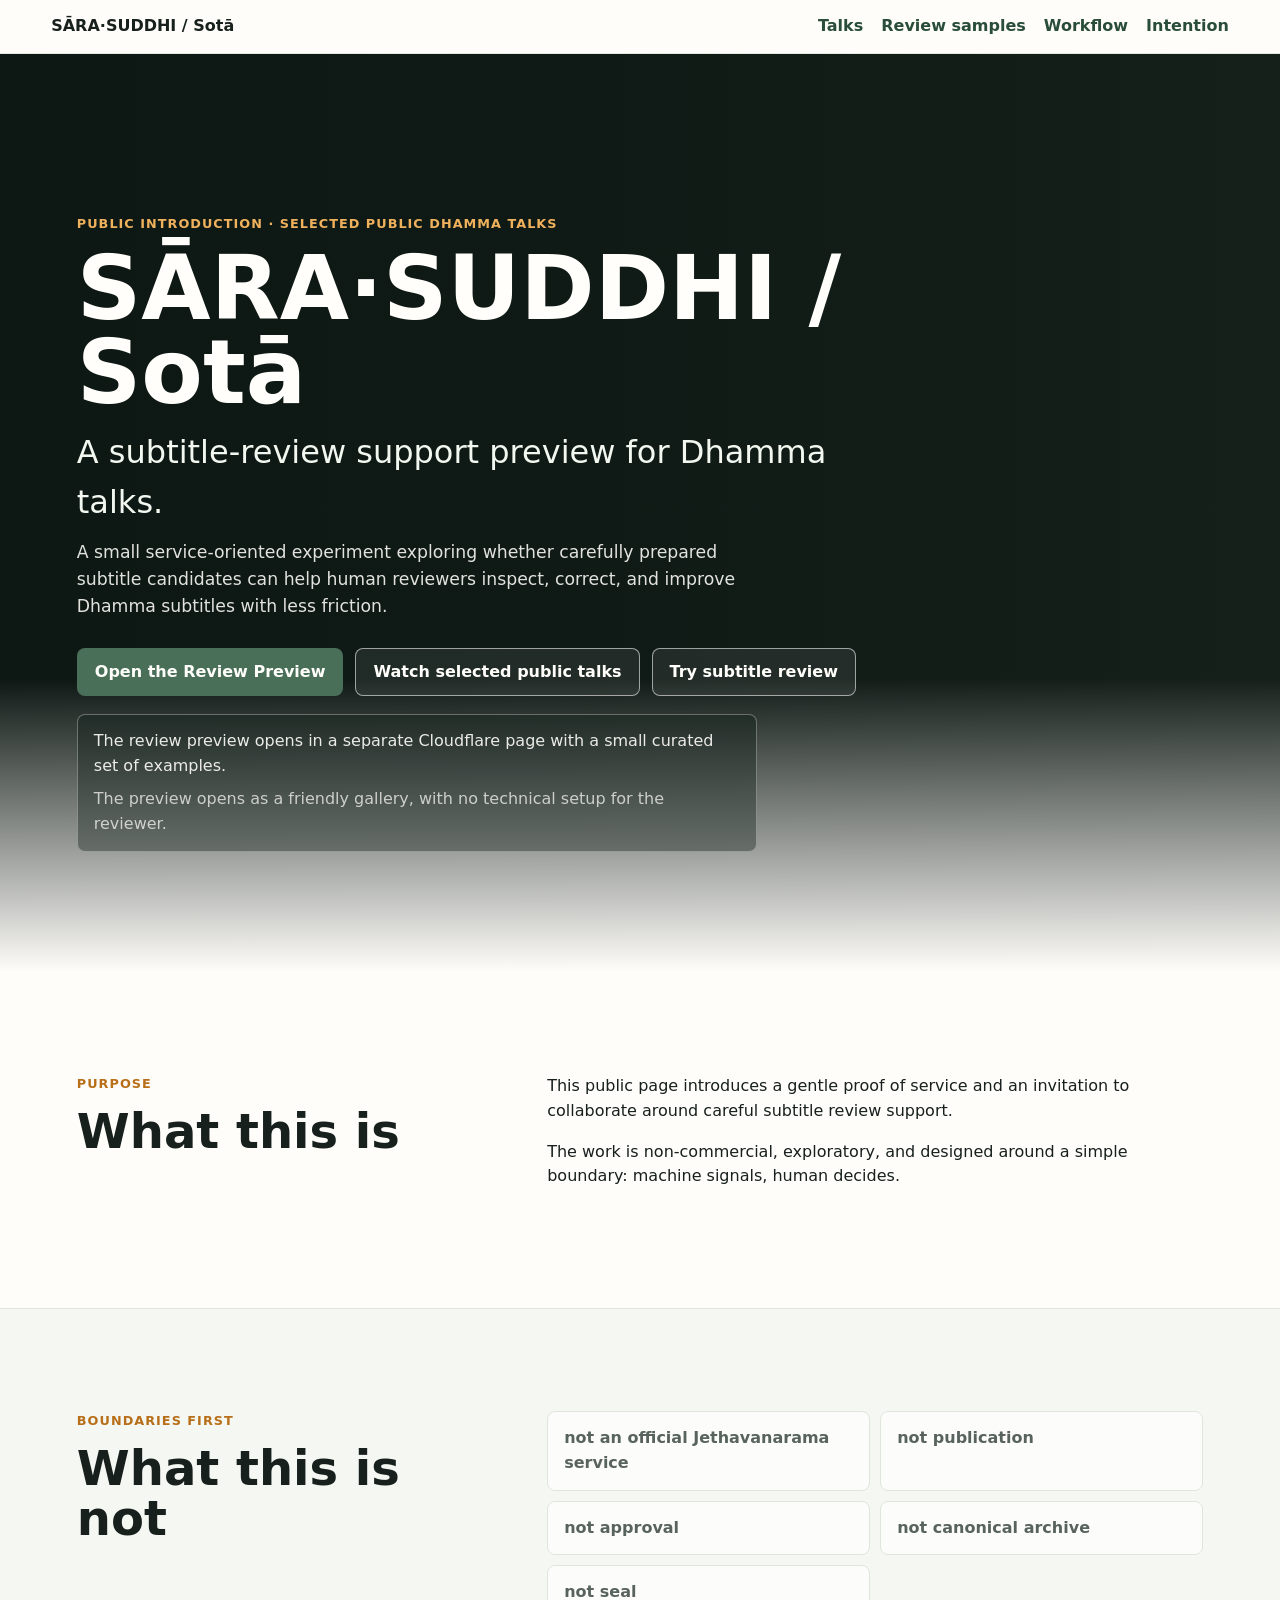
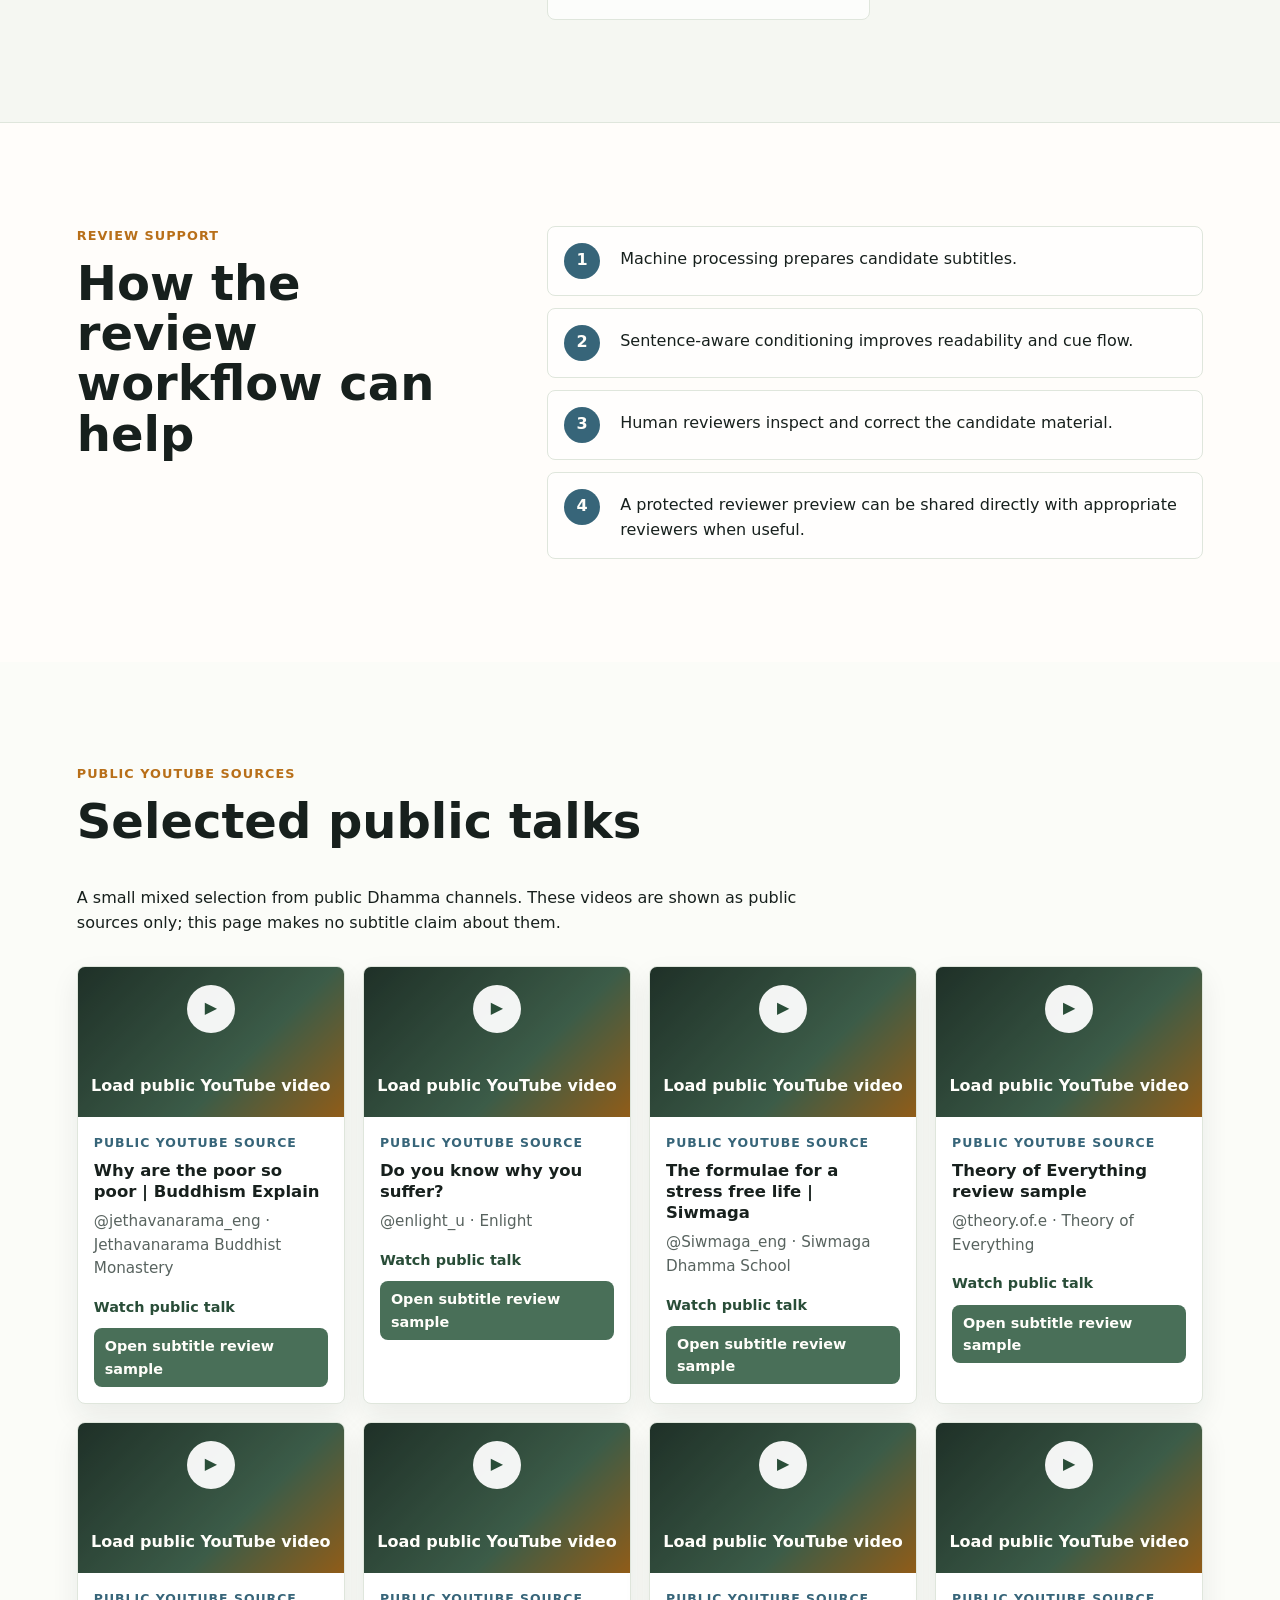
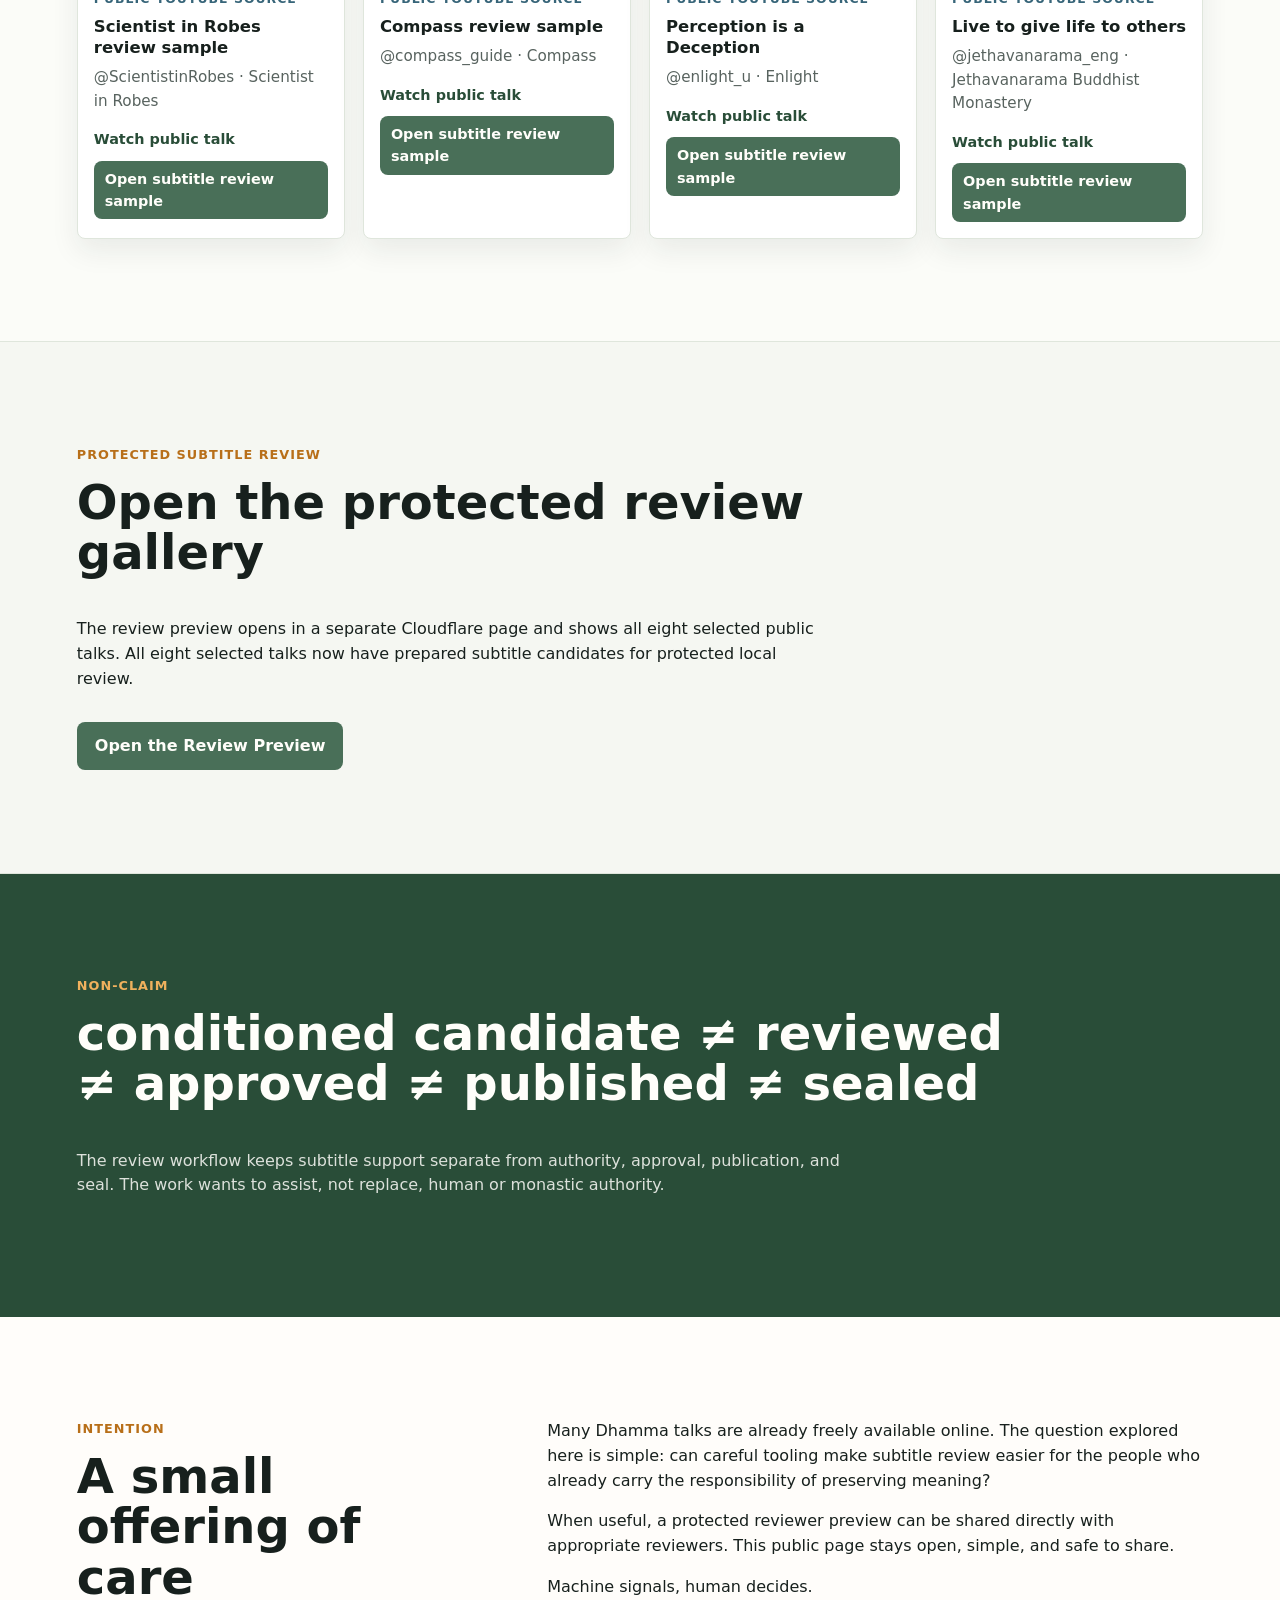
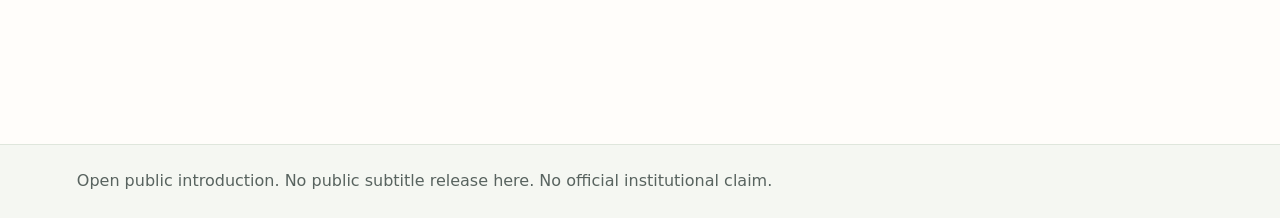
==== commit 6e976134: "Add eight clickable Jetha review samples" ====
--- a/index.html
+++ b/index.html
@@ -135,61 +135,61 @@
               <p>@Siwmaga_eng · Siwmaga Dhamma School</p>
               <div class="talk-actions">
                 <a href="https://www.youtube.com/watch?v=W3vYHnD1W8w" target="_blank" rel="noopener noreferrer">Watch public talk</a>
-                <span class="review-pending">Review sample not prepared yet</span>
-              </div>
-            </div>
-          </article>
-
-          <article class="talk-card" data-video-id="NrnF3UTfmkQ">
-            <div class="video-shell">
-              <button class="video-load" type="button" aria-label="Load public YouTube video: A Calm Mind Anywhere">
-                <span class="play-mark">▶</span>
-                <span>Load public YouTube video</span>
-              </button>
-            </div>
-            <div class="talk-copy">
-              <p class="label">Public YouTube source</p>
-              <h3>A Calm Mind Anywhere</h3>
+                <a class="review-ready" href="https://sota-internal-canary-vnext-remove-cue.pages.dev/?demo=jetha&amp;sample=stress-free-life" target="_blank" rel="noopener noreferrer">Open subtitle review sample</a>
+              </div>
+            </div>
+          </article>
+
+          <article class="talk-card" data-video-id="i5FUlNOZTnA">
+            <div class="video-shell">
+              <button class="video-load" type="button" aria-label="Load public YouTube video: Theory of Everything review sample">
+                <span class="play-mark">▶</span>
+                <span>Load public YouTube video</span>
+              </button>
+            </div>
+            <div class="talk-copy">
+              <p class="label">Public YouTube source</p>
+              <h3>Theory of Everything review sample</h3>
               <p>@theory.of.e · Theory of Everything</p>
               <div class="talk-actions">
-                <a href="https://www.youtube.com/watch?v=NrnF3UTfmkQ" target="_blank" rel="noopener noreferrer">Watch public talk</a>
-                <span class="review-pending">Review sample not prepared yet</span>
-              </div>
-            </div>
-          </article>
-
-          <article class="talk-card" data-video-id="uJizcFRh2i4">
-            <div class="video-shell">
-              <button class="video-load" type="button" aria-label="Load public YouTube video: Love Marriage Issues">
-                <span class="play-mark">▶</span>
-                <span>Load public YouTube video</span>
-              </button>
-            </div>
-            <div class="talk-copy">
-              <p class="label">Public YouTube source</p>
-              <h3>Love Marriage Issues</h3>
+                <a href="https://www.youtube.com/shorts/i5FUlNOZTnA" target="_blank" rel="noopener noreferrer">Watch public talk</a>
+                <a class="review-ready" href="https://sota-internal-canary-vnext-remove-cue.pages.dev/?demo=jetha&amp;sample=calm-mind-anywhere" target="_blank" rel="noopener noreferrer">Open subtitle review sample</a>
+              </div>
+            </div>
+          </article>
+
+          <article class="talk-card" data-video-id="MGIN6ntBe-g">
+            <div class="video-shell">
+              <button class="video-load" type="button" aria-label="Load public YouTube video: Scientist in Robes review sample">
+                <span class="play-mark">▶</span>
+                <span>Load public YouTube video</span>
+              </button>
+            </div>
+            <div class="talk-copy">
+              <p class="label">Public YouTube source</p>
+              <h3>Scientist in Robes review sample</h3>
               <p>@ScientistinRobes · Scientist in Robes</p>
               <div class="talk-actions">
-                <a href="https://www.youtube.com/watch?v=uJizcFRh2i4" target="_blank" rel="noopener noreferrer">Watch public talk</a>
-                <span class="review-pending">Review sample not prepared yet</span>
-              </div>
-            </div>
-          </article>
-
-          <article class="talk-card" data-video-id="HjesYXZJ64o">
-            <div class="video-shell">
-              <button class="video-load" type="button" aria-label="Load public YouTube video: First and Last">
-                <span class="play-mark">▶</span>
-                <span>Load public YouTube video</span>
-              </button>
-            </div>
-            <div class="talk-copy">
-              <p class="label">Public YouTube source</p>
-              <h3>First and Last</h3>
+                <a href="https://www.youtube.com/shorts/MGIN6ntBe-g" target="_blank" rel="noopener noreferrer">Watch public talk</a>
+                <a class="review-ready" href="https://sota-internal-canary-vnext-remove-cue.pages.dev/?demo=jetha&amp;sample=love-marriage-issues" target="_blank" rel="noopener noreferrer">Open subtitle review sample</a>
+              </div>
+            </div>
+          </article>
+
+          <article class="talk-card" data-video-id="4MsaI7_ZEFU">
+            <div class="video-shell">
+              <button class="video-load" type="button" aria-label="Load public YouTube video: Compass review sample">
+                <span class="play-mark">▶</span>
+                <span>Load public YouTube video</span>
+              </button>
+            </div>
+            <div class="talk-copy">
+              <p class="label">Public YouTube source</p>
+              <h3>Compass review sample</h3>
               <p>@compass_guide · Compass</p>
               <div class="talk-actions">
-                <a href="https://www.youtube.com/watch?v=HjesYXZJ64o" target="_blank" rel="noopener noreferrer">Watch public talk</a>
-                <span class="review-pending">Review sample not prepared yet</span>
+                <a href="https://www.youtube.com/shorts/4MsaI7_ZEFU" target="_blank" rel="noopener noreferrer">Watch public talk</a>
+                <a class="review-ready" href="https://sota-internal-canary-vnext-remove-cue.pages.dev/?demo=jetha&amp;sample=first-and-last" target="_blank" rel="noopener noreferrer">Open subtitle review sample</a>
               </div>
             </div>
           </article>
@@ -236,7 +236,7 @@
       <div class="section-heading">
         <p class="eyebrow">Protected subtitle review</p>
         <h2 id="review-samples-title">Open the protected review gallery</h2>
-        <p>The review preview opens in a separate Cloudflare page and shows all eight selected public talks. Talks with prepared subtitle candidates can be opened for local review; the others are marked as public-talk only for now.</p>
+        <p>The review preview opens in a separate Cloudflare page and shows all eight selected public talks. All eight selected talks now have prepared subtitle candidates for protected local review.</p>
       </div>
       <a class="button sample-button gallery-cta" href="https://sota-internal-canary-vnext-remove-cue.pages.dev/?demo=jetha" target="_blank" rel="noopener noreferrer">Open the Review Preview</a>
     </section>
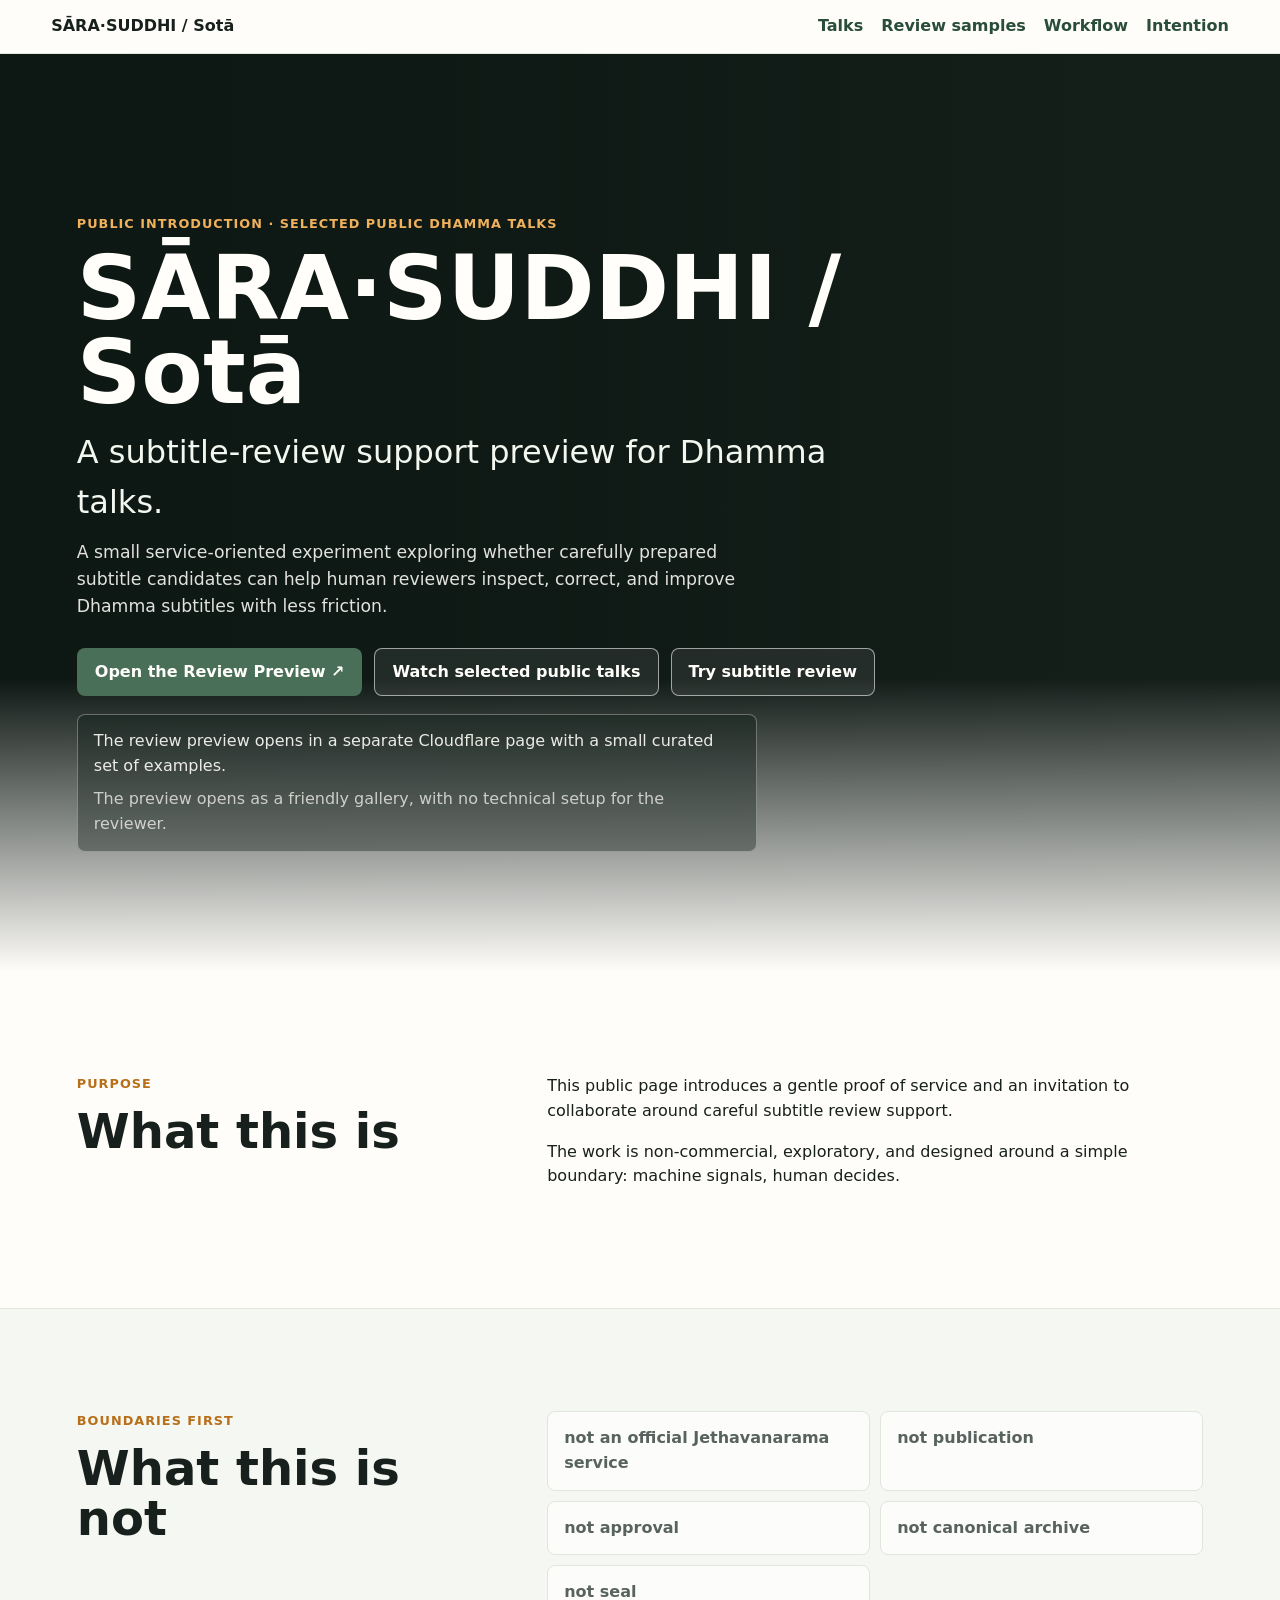
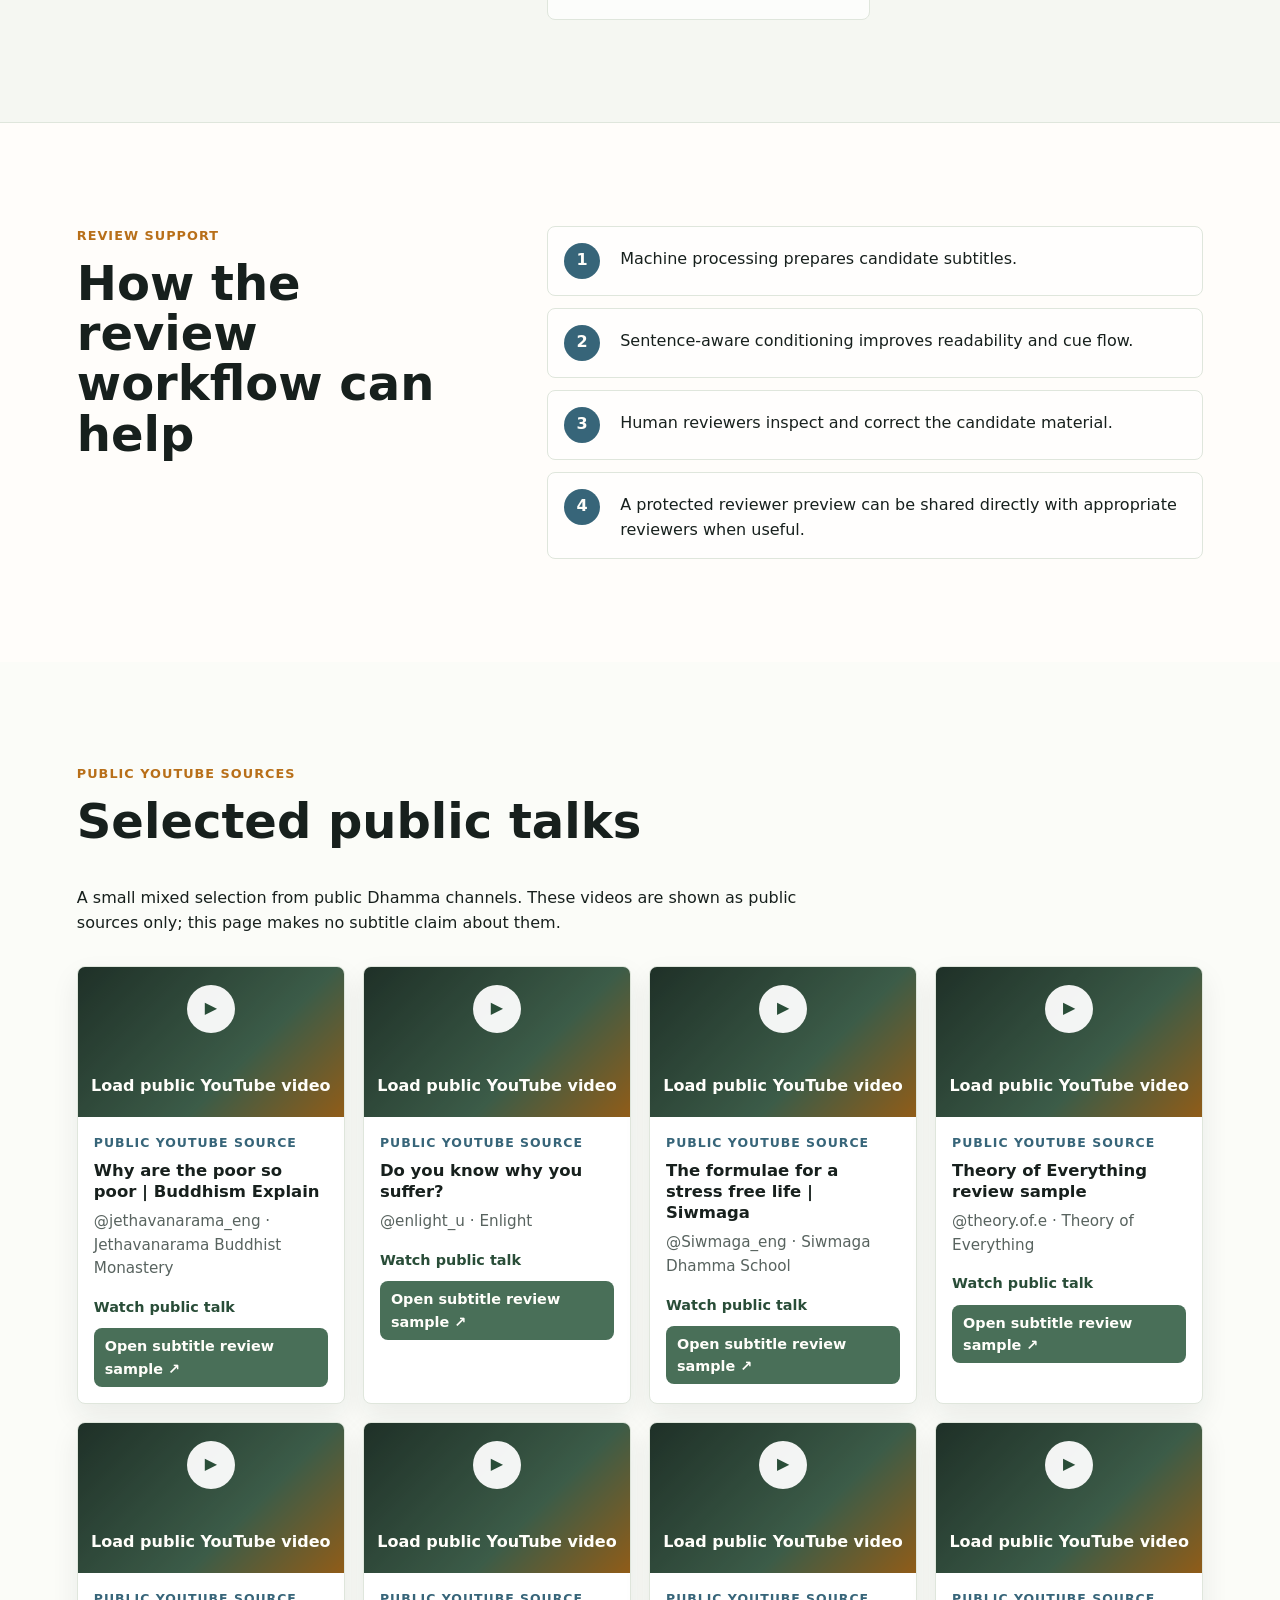
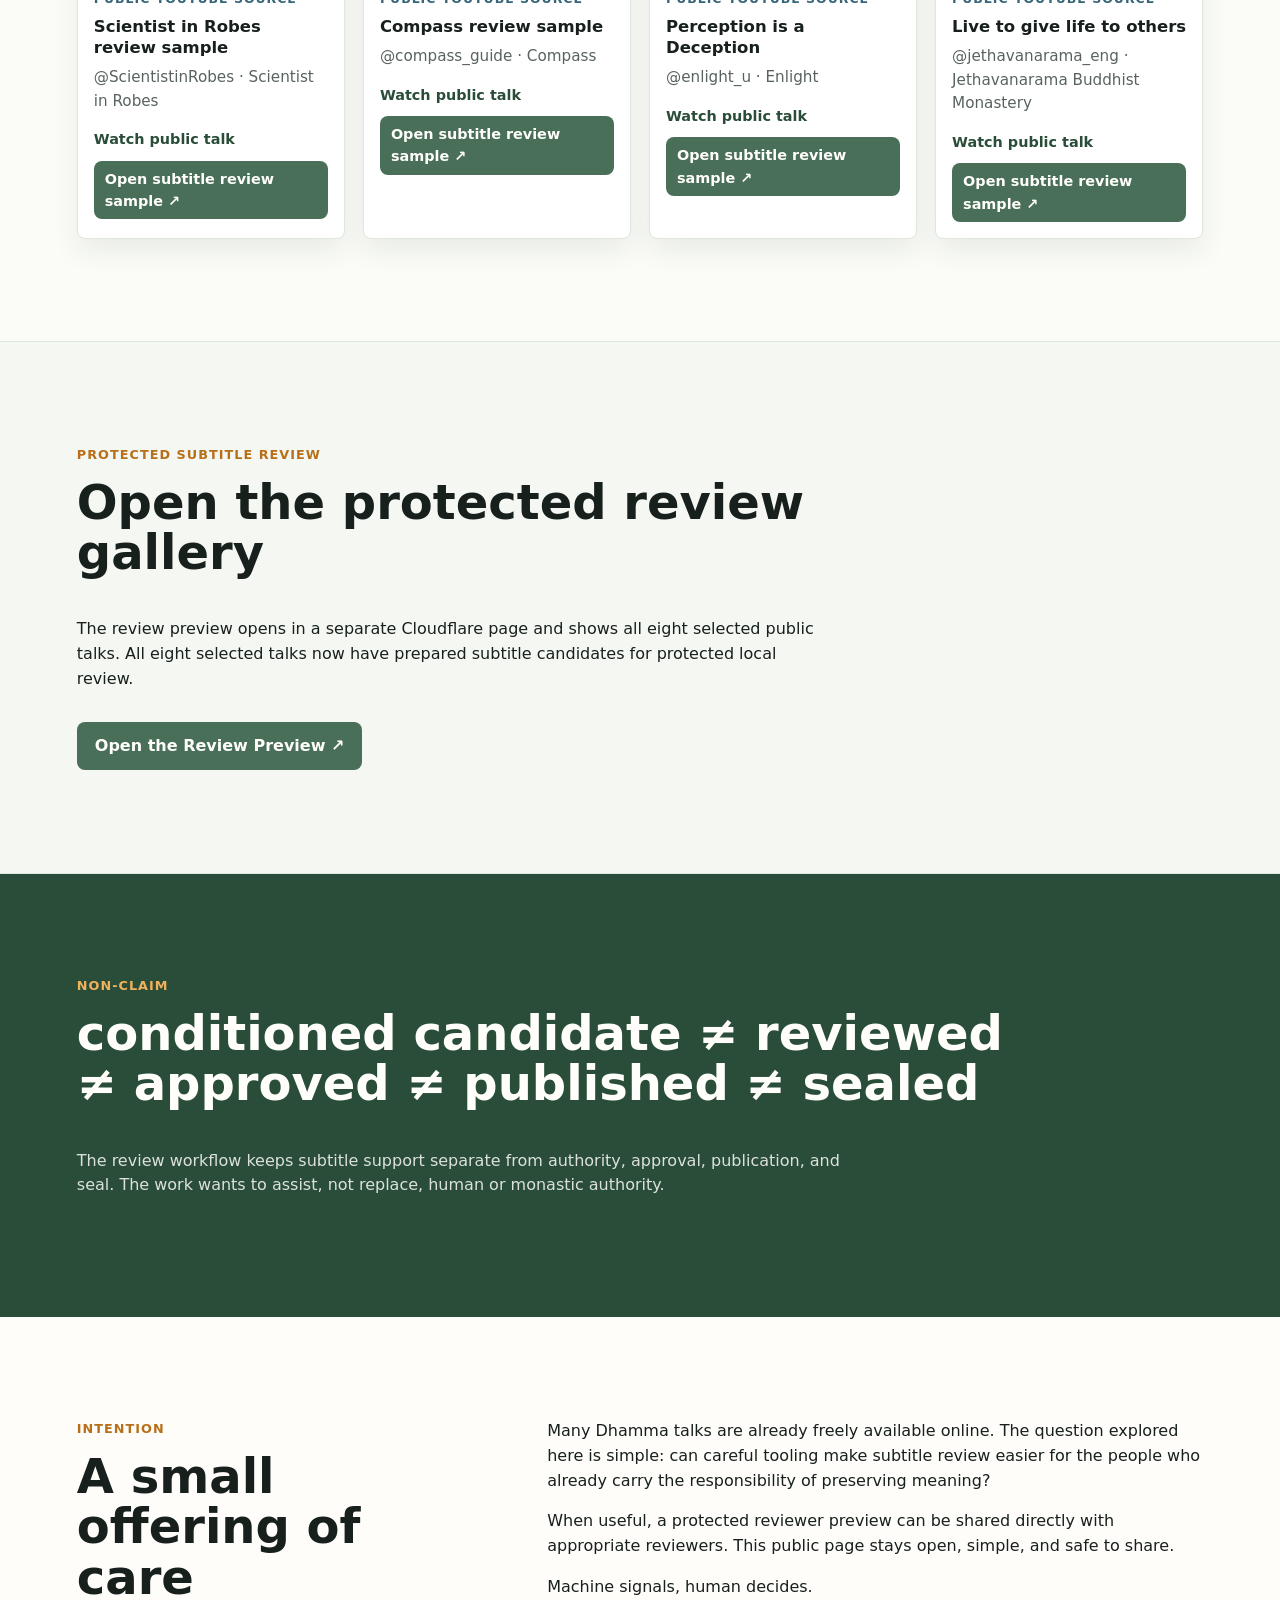
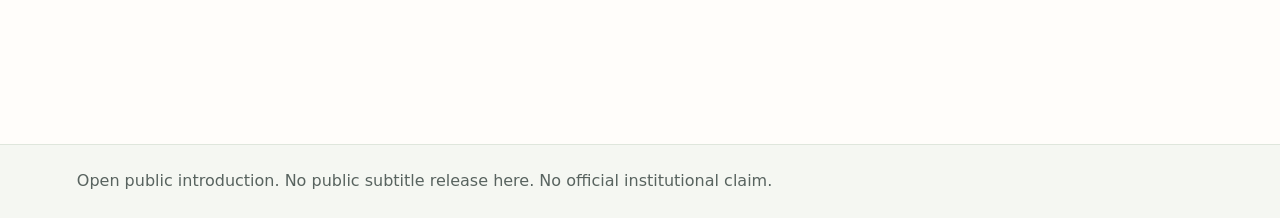
==== commit 99f6c4d5: "Improve Jetha sample link navigation" ====
--- a/index.html
+++ b/index.html
@@ -27,7 +27,7 @@
         <p class="hero-subtitle">A subtitle-review support preview for Dhamma talks.</p>
         <p class="hero-copy">A small service-oriented experiment exploring whether carefully prepared subtitle candidates can help human reviewers inspect, correct, and improve Dhamma subtitles with less friction.</p>
         <div class="hero-actions" aria-label="Hero actions">
-          <a class="button primary" href="https://sota-internal-canary-vnext-remove-cue.pages.dev/?demo=jetha" target="_blank" rel="noopener noreferrer">Open the Review Preview</a>
+          <a class="button primary" href="https://sota-internal-canary-vnext-remove-cue.pages.dev/?demo=jetha" target="_blank" rel="noopener noreferrer">Open the Review Preview ↗</a>
           <a class="button secondary" href="#talks">Watch selected public talks</a>
           <a class="button secondary" href="#review-samples">Try subtitle review</a>
         </div>
@@ -99,7 +99,7 @@
               <p>@jethavanarama_eng · Jethavanarama Buddhist Monastery</p>
               <div class="talk-actions">
                 <a href="https://www.youtube.com/watch?v=-B0cGRfp2s8" target="_blank" rel="noopener noreferrer">Watch public talk</a>
-                <a class="review-ready" href="https://sota-internal-canary-vnext-remove-cue.pages.dev/?demo=jetha&amp;sample=love-kindness" target="_blank" rel="noopener noreferrer">Open subtitle review sample</a>
+                <a class="review-ready" href="https://sota-internal-canary-vnext-remove-cue.pages.dev/?demo=jetha&amp;sample=love-kindness" target="_blank" rel="noopener noreferrer">Open subtitle review sample ↗</a>
               </div>
             </div>
           </article>
@@ -117,7 +117,7 @@
               <p>@enlight_u · Enlight</p>
               <div class="talk-actions">
                 <a href="https://www.youtube.com/watch?v=0MMn_dv11R0" target="_blank" rel="noopener noreferrer">Watch public talk</a>
-                <a class="review-ready" href="https://sota-internal-canary-vnext-remove-cue.pages.dev/?demo=jetha&amp;sample=suffering-perception" target="_blank" rel="noopener noreferrer">Open subtitle review sample</a>
+                <a class="review-ready" href="https://sota-internal-canary-vnext-remove-cue.pages.dev/?demo=jetha&amp;sample=suffering-perception" target="_blank" rel="noopener noreferrer">Open subtitle review sample ↗</a>
               </div>
             </div>
           </article>
@@ -135,7 +135,7 @@
               <p>@Siwmaga_eng · Siwmaga Dhamma School</p>
               <div class="talk-actions">
                 <a href="https://www.youtube.com/watch?v=W3vYHnD1W8w" target="_blank" rel="noopener noreferrer">Watch public talk</a>
-                <a class="review-ready" href="https://sota-internal-canary-vnext-remove-cue.pages.dev/?demo=jetha&amp;sample=stress-free-life" target="_blank" rel="noopener noreferrer">Open subtitle review sample</a>
+                <a class="review-ready" href="https://sota-internal-canary-vnext-remove-cue.pages.dev/?demo=jetha&amp;sample=stress-free-life" target="_blank" rel="noopener noreferrer">Open subtitle review sample ↗</a>
               </div>
             </div>
           </article>
@@ -153,7 +153,7 @@
               <p>@theory.of.e · Theory of Everything</p>
               <div class="talk-actions">
                 <a href="https://www.youtube.com/shorts/i5FUlNOZTnA" target="_blank" rel="noopener noreferrer">Watch public talk</a>
-                <a class="review-ready" href="https://sota-internal-canary-vnext-remove-cue.pages.dev/?demo=jetha&amp;sample=calm-mind-anywhere" target="_blank" rel="noopener noreferrer">Open subtitle review sample</a>
+                <a class="review-ready" href="https://sota-internal-canary-vnext-remove-cue.pages.dev/?demo=jetha&amp;sample=calm-mind-anywhere" target="_blank" rel="noopener noreferrer">Open subtitle review sample ↗</a>
               </div>
             </div>
           </article>
@@ -171,7 +171,7 @@
               <p>@ScientistinRobes · Scientist in Robes</p>
               <div class="talk-actions">
                 <a href="https://www.youtube.com/shorts/MGIN6ntBe-g" target="_blank" rel="noopener noreferrer">Watch public talk</a>
-                <a class="review-ready" href="https://sota-internal-canary-vnext-remove-cue.pages.dev/?demo=jetha&amp;sample=love-marriage-issues" target="_blank" rel="noopener noreferrer">Open subtitle review sample</a>
+                <a class="review-ready" href="https://sota-internal-canary-vnext-remove-cue.pages.dev/?demo=jetha&amp;sample=love-marriage-issues" target="_blank" rel="noopener noreferrer">Open subtitle review sample ↗</a>
               </div>
             </div>
           </article>
@@ -189,7 +189,7 @@
               <p>@compass_guide · Compass</p>
               <div class="talk-actions">
                 <a href="https://www.youtube.com/shorts/4MsaI7_ZEFU" target="_blank" rel="noopener noreferrer">Watch public talk</a>
-                <a class="review-ready" href="https://sota-internal-canary-vnext-remove-cue.pages.dev/?demo=jetha&amp;sample=first-and-last" target="_blank" rel="noopener noreferrer">Open subtitle review sample</a>
+                <a class="review-ready" href="https://sota-internal-canary-vnext-remove-cue.pages.dev/?demo=jetha&amp;sample=first-and-last" target="_blank" rel="noopener noreferrer">Open subtitle review sample ↗</a>
               </div>
             </div>
           </article>
@@ -207,7 +207,7 @@
               <p>@enlight_u · Enlight</p>
               <div class="talk-actions">
                 <a href="https://www.youtube.com/watch?v=-ik-a_iQ_dg" target="_blank" rel="noopener noreferrer">Watch public talk</a>
-                <a class="review-ready" href="https://sota-internal-canary-vnext-remove-cue.pages.dev/?demo=jetha&amp;sample=perception-deception" target="_blank" rel="noopener noreferrer">Open subtitle review sample</a>
+                <a class="review-ready" href="https://sota-internal-canary-vnext-remove-cue.pages.dev/?demo=jetha&amp;sample=perception-deception" target="_blank" rel="noopener noreferrer">Open subtitle review sample ↗</a>
               </div>
             </div>
           </article>
@@ -225,7 +225,7 @@
               <p>@jethavanarama_eng · Jethavanarama Buddhist Monastery</p>
               <div class="talk-actions">
                 <a href="https://www.youtube.com/watch?v=-yPJJXnafgw" target="_blank" rel="noopener noreferrer">Watch public talk</a>
-                <a class="review-ready" href="https://sota-internal-canary-vnext-remove-cue.pages.dev/?demo=jetha&amp;sample=live-to-give" target="_blank" rel="noopener noreferrer">Open subtitle review sample</a>
+                <a class="review-ready" href="https://sota-internal-canary-vnext-remove-cue.pages.dev/?demo=jetha&amp;sample=live-to-give" target="_blank" rel="noopener noreferrer">Open subtitle review sample ↗</a>
               </div>
             </div>
           </article>
@@ -238,7 +238,7 @@
         <h2 id="review-samples-title">Open the protected review gallery</h2>
         <p>The review preview opens in a separate Cloudflare page and shows all eight selected public talks. All eight selected talks now have prepared subtitle candidates for protected local review.</p>
       </div>
-      <a class="button sample-button gallery-cta" href="https://sota-internal-canary-vnext-remove-cue.pages.dev/?demo=jetha" target="_blank" rel="noopener noreferrer">Open the Review Preview</a>
+      <a class="button sample-button gallery-cta" href="https://sota-internal-canary-vnext-remove-cue.pages.dev/?demo=jetha" target="_blank" rel="noopener noreferrer">Open the Review Preview ↗</a>
     </section>
 
     <section class="section boundary-callout" id="boundaries" aria-labelledby="boundary-title">
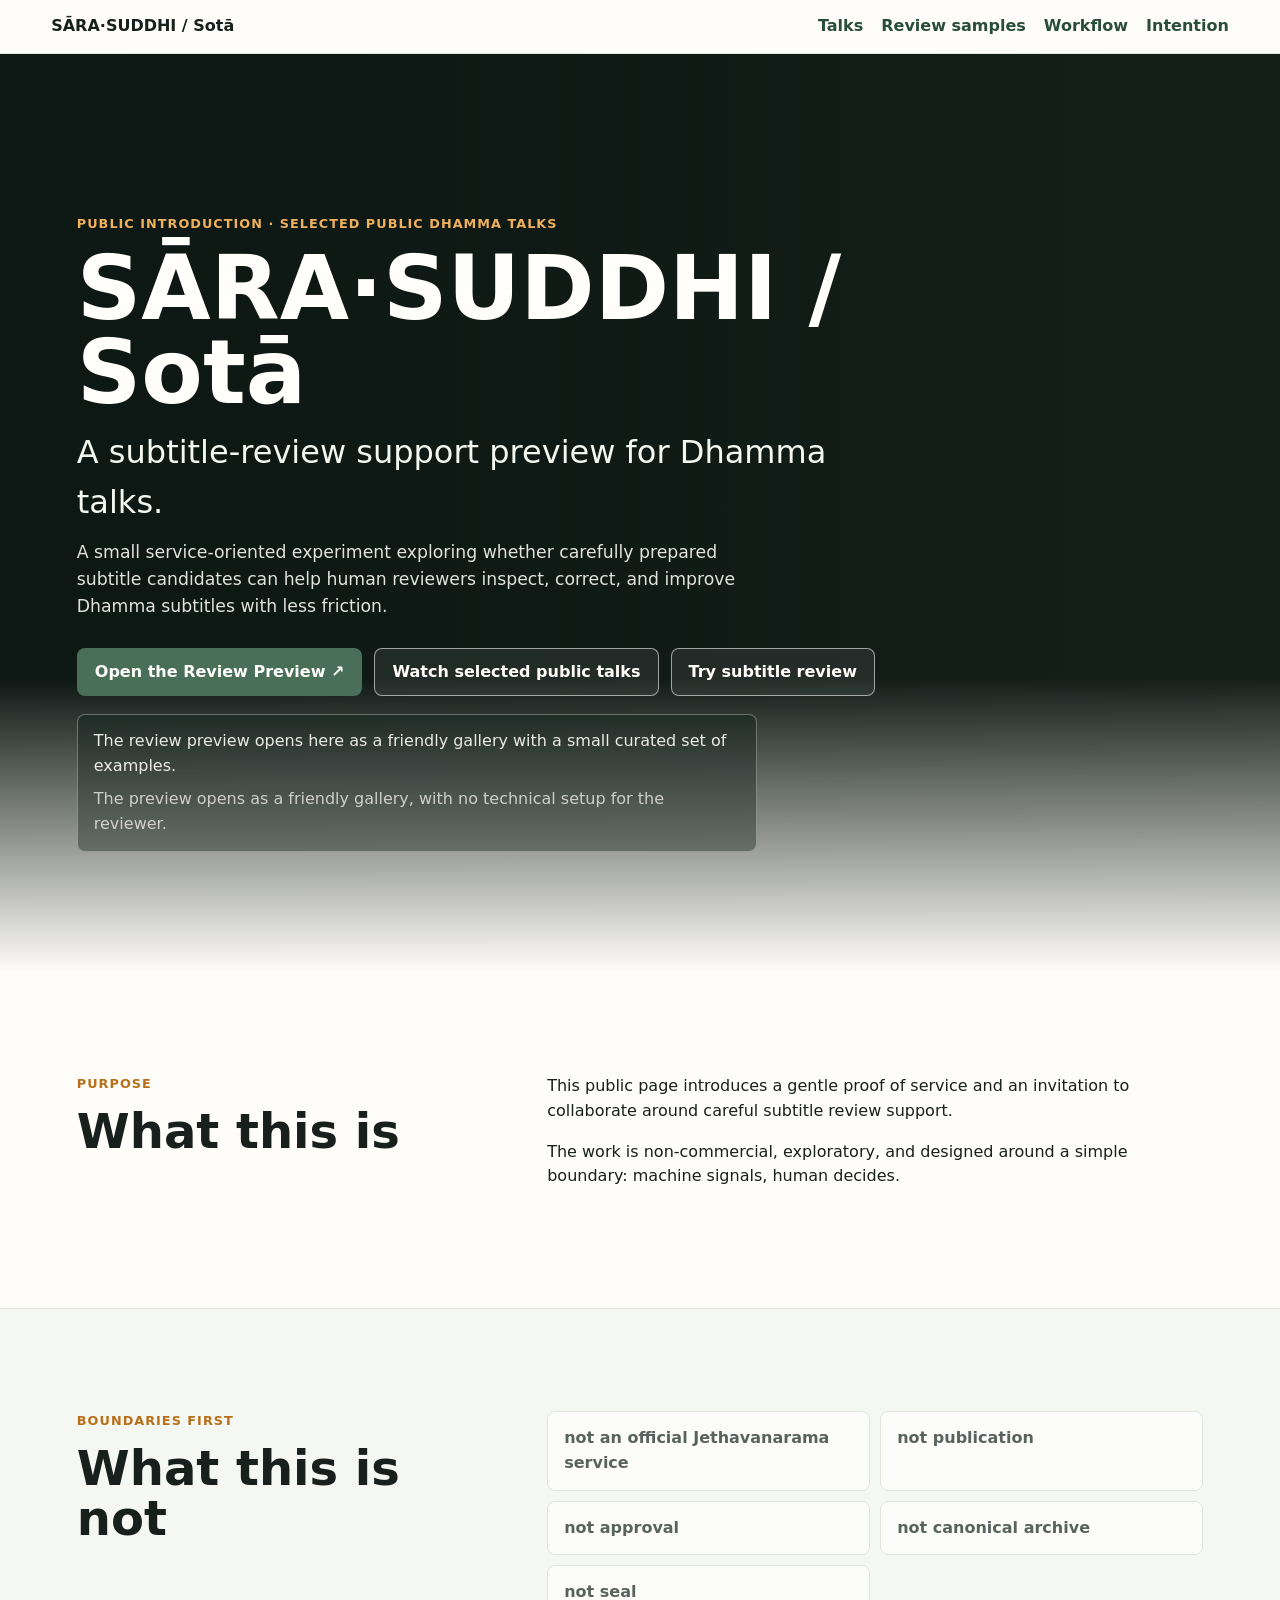
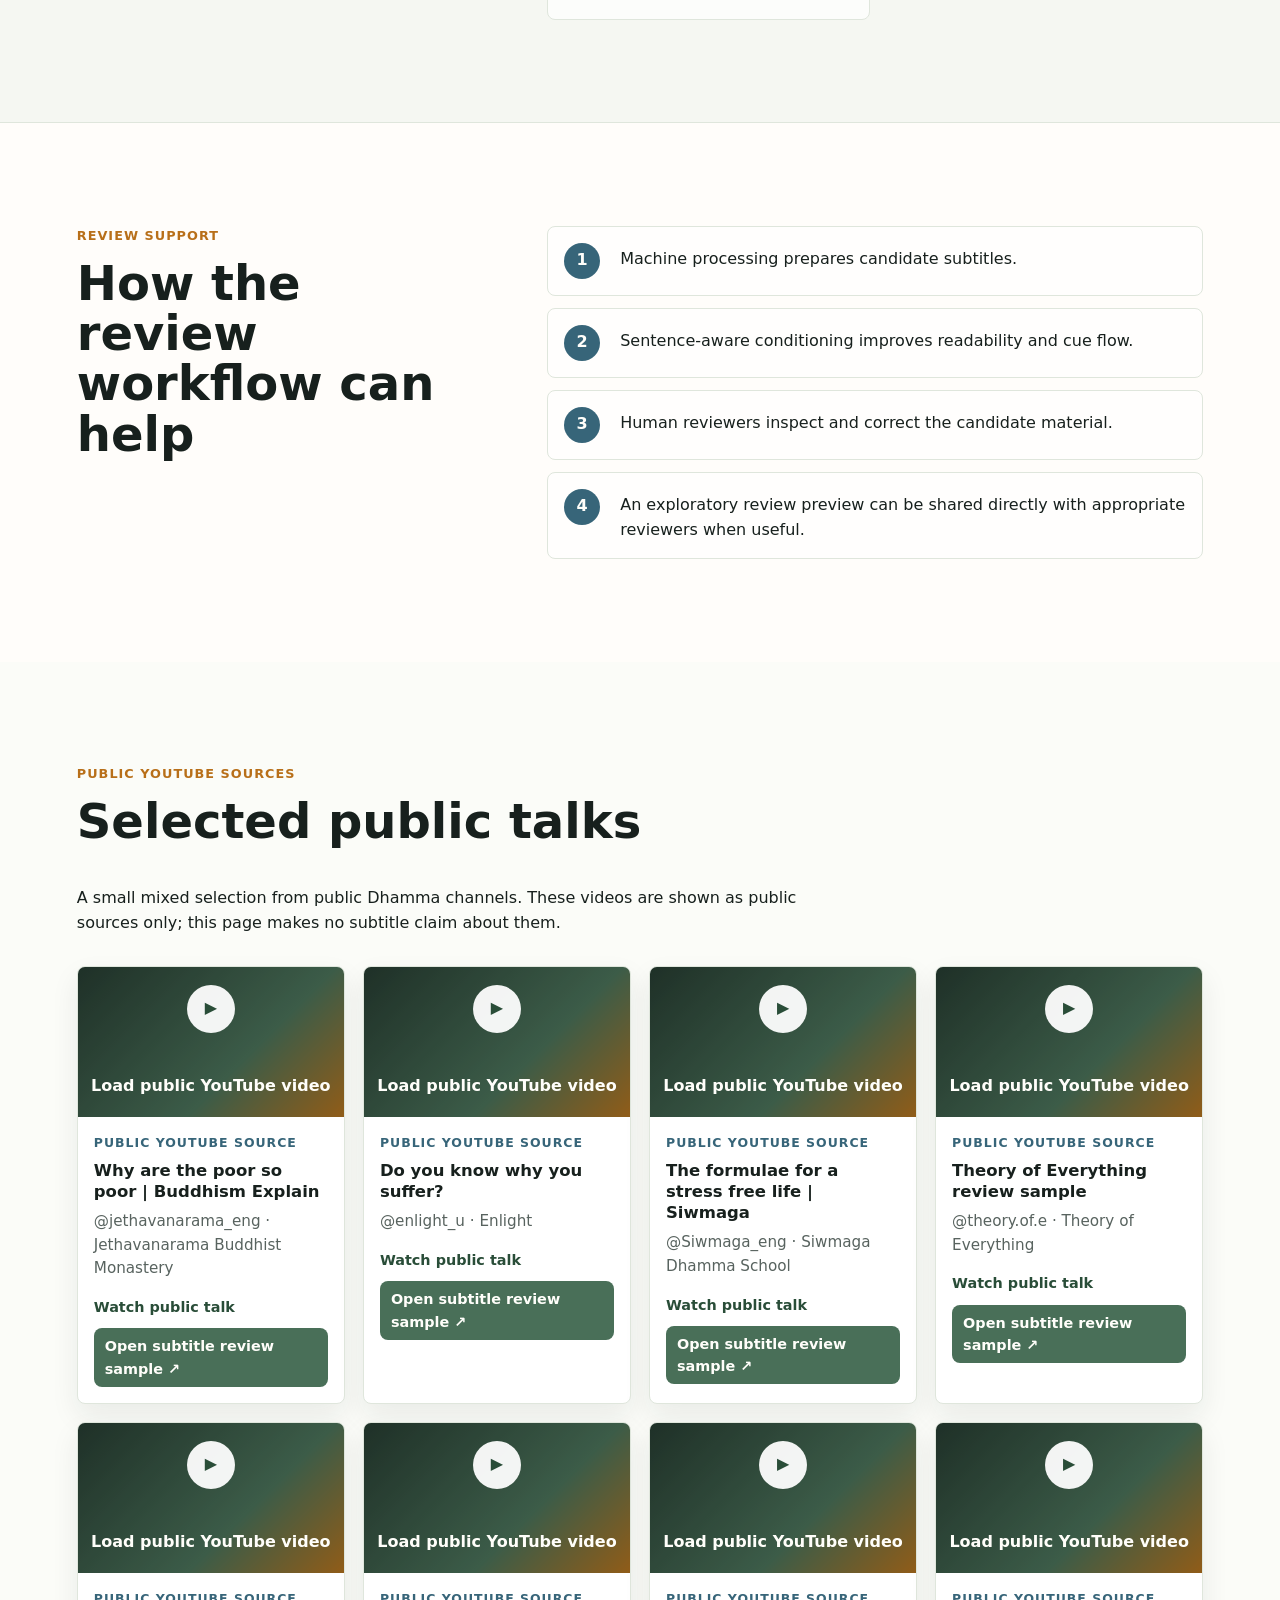
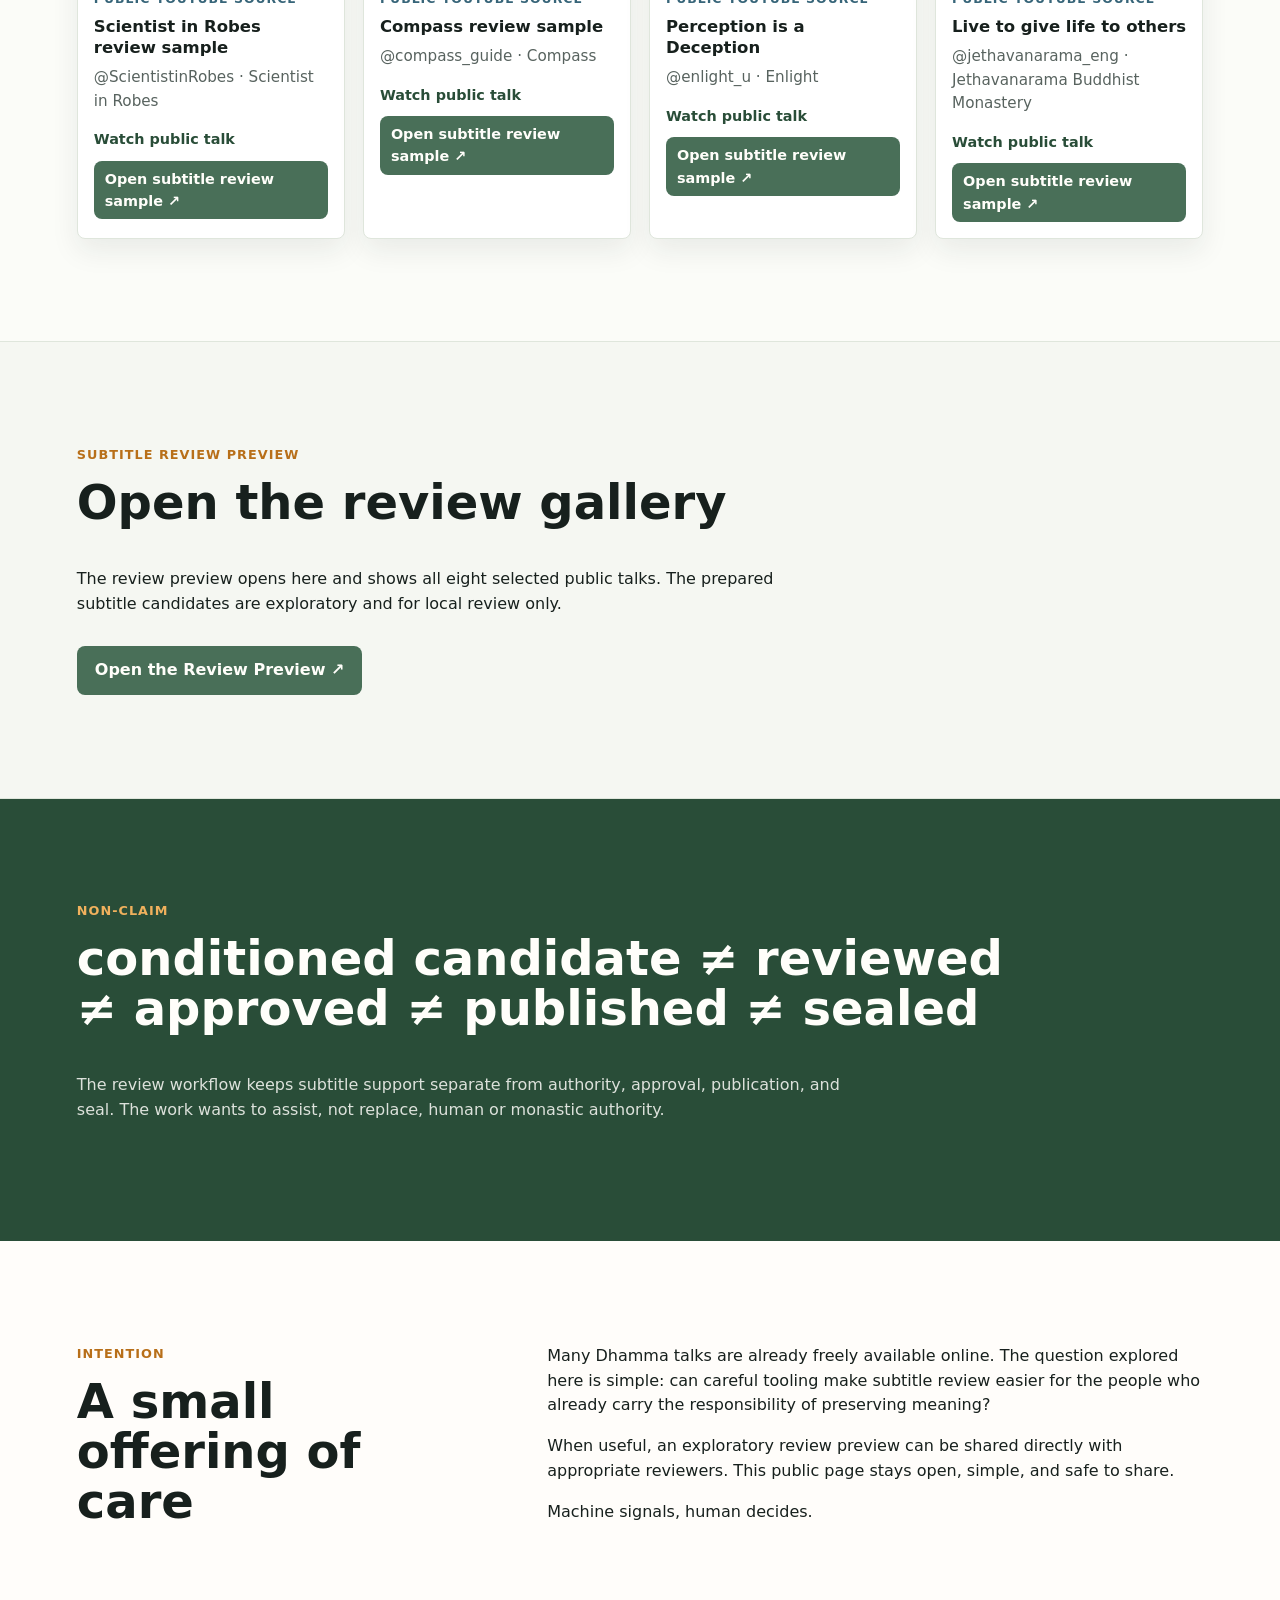
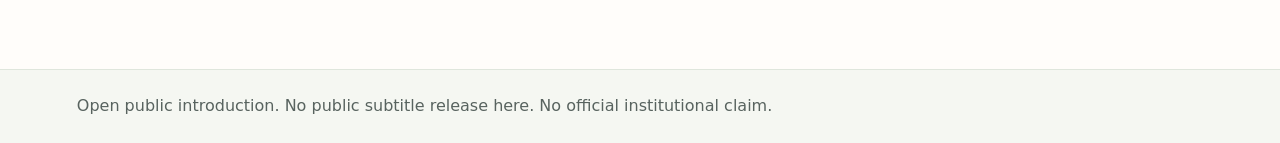
==== commit be399f5d: "Add frictionless public Jetha review preview" ====
--- a/index.html
+++ b/index.html
@@ -27,12 +27,12 @@
         <p class="hero-subtitle">A subtitle-review support preview for Dhamma talks.</p>
         <p class="hero-copy">A small service-oriented experiment exploring whether carefully prepared subtitle candidates can help human reviewers inspect, correct, and improve Dhamma subtitles with less friction.</p>
         <div class="hero-actions" aria-label="Hero actions">
-          <a class="button primary" href="https://sota-internal-canary-vnext-remove-cue.pages.dev/?demo=jetha" target="_blank" rel="noopener noreferrer">Open the Review Preview ↗</a>
+          <a class="button primary" href="/review/?demo=jetha" target="_blank" rel="noopener noreferrer">Open the Review Preview ↗</a>
           <a class="button secondary" href="#talks">Watch selected public talks</a>
           <a class="button secondary" href="#review-samples">Try subtitle review</a>
         </div>
         <div class="review-note" aria-label="Review preview note">
-          <p>The review preview opens in a separate Cloudflare page with a small curated set of examples.</p>
+          <p>The review preview opens here as a friendly gallery with a small curated set of examples.</p>
           <p>The preview opens as a friendly gallery, with no technical setup for the reviewer.</p>
         </div>
       </div>
@@ -74,7 +74,7 @@
         <div><span>1</span><p>Machine processing prepares candidate subtitles.</p></div>
         <div><span>2</span><p>Sentence-aware conditioning improves readability and cue flow.</p></div>
         <div><span>3</span><p>Human reviewers inspect and correct the candidate material.</p></div>
-        <div><span>4</span><p>A protected reviewer preview can be shared directly with appropriate reviewers when useful.</p></div>
+        <div><span>4</span><p>An exploratory review preview can be shared directly with appropriate reviewers when useful.</p></div>
       </div>
     </section>
 
@@ -99,7 +99,7 @@
               <p>@jethavanarama_eng · Jethavanarama Buddhist Monastery</p>
               <div class="talk-actions">
                 <a href="https://www.youtube.com/watch?v=-B0cGRfp2s8" target="_blank" rel="noopener noreferrer">Watch public talk</a>
-                <a class="review-ready" href="https://sota-internal-canary-vnext-remove-cue.pages.dev/?demo=jetha&amp;sample=love-kindness" target="_blank" rel="noopener noreferrer">Open subtitle review sample ↗</a>
+                <a class="review-ready" href="/review/?demo=jetha&amp;sample=love-kindness" target="_blank" rel="noopener noreferrer">Open subtitle review sample ↗</a>
               </div>
             </div>
           </article>
@@ -117,7 +117,7 @@
               <p>@enlight_u · Enlight</p>
               <div class="talk-actions">
                 <a href="https://www.youtube.com/watch?v=0MMn_dv11R0" target="_blank" rel="noopener noreferrer">Watch public talk</a>
-                <a class="review-ready" href="https://sota-internal-canary-vnext-remove-cue.pages.dev/?demo=jetha&amp;sample=suffering-perception" target="_blank" rel="noopener noreferrer">Open subtitle review sample ↗</a>
+                <a class="review-ready" href="/review/?demo=jetha&amp;sample=suffering-perception" target="_blank" rel="noopener noreferrer">Open subtitle review sample ↗</a>
               </div>
             </div>
           </article>
@@ -135,7 +135,7 @@
               <p>@Siwmaga_eng · Siwmaga Dhamma School</p>
               <div class="talk-actions">
                 <a href="https://www.youtube.com/watch?v=W3vYHnD1W8w" target="_blank" rel="noopener noreferrer">Watch public talk</a>
-                <a class="review-ready" href="https://sota-internal-canary-vnext-remove-cue.pages.dev/?demo=jetha&amp;sample=stress-free-life" target="_blank" rel="noopener noreferrer">Open subtitle review sample ↗</a>
+                <a class="review-ready" href="/review/?demo=jetha&amp;sample=stress-free-life" target="_blank" rel="noopener noreferrer">Open subtitle review sample ↗</a>
               </div>
             </div>
           </article>
@@ -153,7 +153,7 @@
               <p>@theory.of.e · Theory of Everything</p>
               <div class="talk-actions">
                 <a href="https://www.youtube.com/shorts/i5FUlNOZTnA" target="_blank" rel="noopener noreferrer">Watch public talk</a>
-                <a class="review-ready" href="https://sota-internal-canary-vnext-remove-cue.pages.dev/?demo=jetha&amp;sample=calm-mind-anywhere" target="_blank" rel="noopener noreferrer">Open subtitle review sample ↗</a>
+                <a class="review-ready" href="/review/?demo=jetha&amp;sample=calm-mind-anywhere" target="_blank" rel="noopener noreferrer">Open subtitle review sample ↗</a>
               </div>
             </div>
           </article>
@@ -171,7 +171,7 @@
               <p>@ScientistinRobes · Scientist in Robes</p>
               <div class="talk-actions">
                 <a href="https://www.youtube.com/shorts/MGIN6ntBe-g" target="_blank" rel="noopener noreferrer">Watch public talk</a>
-                <a class="review-ready" href="https://sota-internal-canary-vnext-remove-cue.pages.dev/?demo=jetha&amp;sample=love-marriage-issues" target="_blank" rel="noopener noreferrer">Open subtitle review sample ↗</a>
+                <a class="review-ready" href="/review/?demo=jetha&amp;sample=love-marriage-issues" target="_blank" rel="noopener noreferrer">Open subtitle review sample ↗</a>
               </div>
             </div>
           </article>
@@ -189,7 +189,7 @@
               <p>@compass_guide · Compass</p>
               <div class="talk-actions">
                 <a href="https://www.youtube.com/shorts/4MsaI7_ZEFU" target="_blank" rel="noopener noreferrer">Watch public talk</a>
-                <a class="review-ready" href="https://sota-internal-canary-vnext-remove-cue.pages.dev/?demo=jetha&amp;sample=first-and-last" target="_blank" rel="noopener noreferrer">Open subtitle review sample ↗</a>
+                <a class="review-ready" href="/review/?demo=jetha&amp;sample=first-and-last" target="_blank" rel="noopener noreferrer">Open subtitle review sample ↗</a>
               </div>
             </div>
           </article>
@@ -207,7 +207,7 @@
               <p>@enlight_u · Enlight</p>
               <div class="talk-actions">
                 <a href="https://www.youtube.com/watch?v=-ik-a_iQ_dg" target="_blank" rel="noopener noreferrer">Watch public talk</a>
-                <a class="review-ready" href="https://sota-internal-canary-vnext-remove-cue.pages.dev/?demo=jetha&amp;sample=perception-deception" target="_blank" rel="noopener noreferrer">Open subtitle review sample ↗</a>
+                <a class="review-ready" href="/review/?demo=jetha&amp;sample=perception-deception" target="_blank" rel="noopener noreferrer">Open subtitle review sample ↗</a>
               </div>
             </div>
           </article>
@@ -225,7 +225,7 @@
               <p>@jethavanarama_eng · Jethavanarama Buddhist Monastery</p>
               <div class="talk-actions">
                 <a href="https://www.youtube.com/watch?v=-yPJJXnafgw" target="_blank" rel="noopener noreferrer">Watch public talk</a>
-                <a class="review-ready" href="https://sota-internal-canary-vnext-remove-cue.pages.dev/?demo=jetha&amp;sample=live-to-give" target="_blank" rel="noopener noreferrer">Open subtitle review sample ↗</a>
+                <a class="review-ready" href="/review/?demo=jetha&amp;sample=live-to-give" target="_blank" rel="noopener noreferrer">Open subtitle review sample ↗</a>
               </div>
             </div>
           </article>
@@ -234,11 +234,11 @@
 
     <section class="section review-samples" id="review-samples" aria-labelledby="review-samples-title">
       <div class="section-heading">
-        <p class="eyebrow">Protected subtitle review</p>
-        <h2 id="review-samples-title">Open the protected review gallery</h2>
-        <p>The review preview opens in a separate Cloudflare page and shows all eight selected public talks. All eight selected talks now have prepared subtitle candidates for protected local review.</p>
-      </div>
-      <a class="button sample-button gallery-cta" href="https://sota-internal-canary-vnext-remove-cue.pages.dev/?demo=jetha" target="_blank" rel="noopener noreferrer">Open the Review Preview ↗</a>
+        <p class="eyebrow">Subtitle review preview</p>
+        <h2 id="review-samples-title">Open the review gallery</h2>
+        <p>The review preview opens here and shows all eight selected public talks. The prepared subtitle candidates are exploratory and for local review only.</p>
+      </div>
+      <a class="button sample-button gallery-cta" href="/review/?demo=jetha" target="_blank" rel="noopener noreferrer">Open the Review Preview ↗</a>
     </section>
 
     <section class="section boundary-callout" id="boundaries" aria-labelledby="boundary-title">
@@ -254,7 +254,7 @@
       </div>
       <div class="stack">
         <p>Many Dhamma talks are already freely available online. The question explored here is simple: can careful tooling make subtitle review easier for the people who already carry the responsibility of preserving meaning?</p>
-        <p>When useful, a protected reviewer preview can be shared directly with appropriate reviewers. This public page stays open, simple, and safe to share.</p>
+        <p>When useful, an exploratory review preview can be shared directly with appropriate reviewers. This public page stays open, simple, and safe to share.</p>
         <p>Machine signals, human decides.</p>
       </div>
     </section>
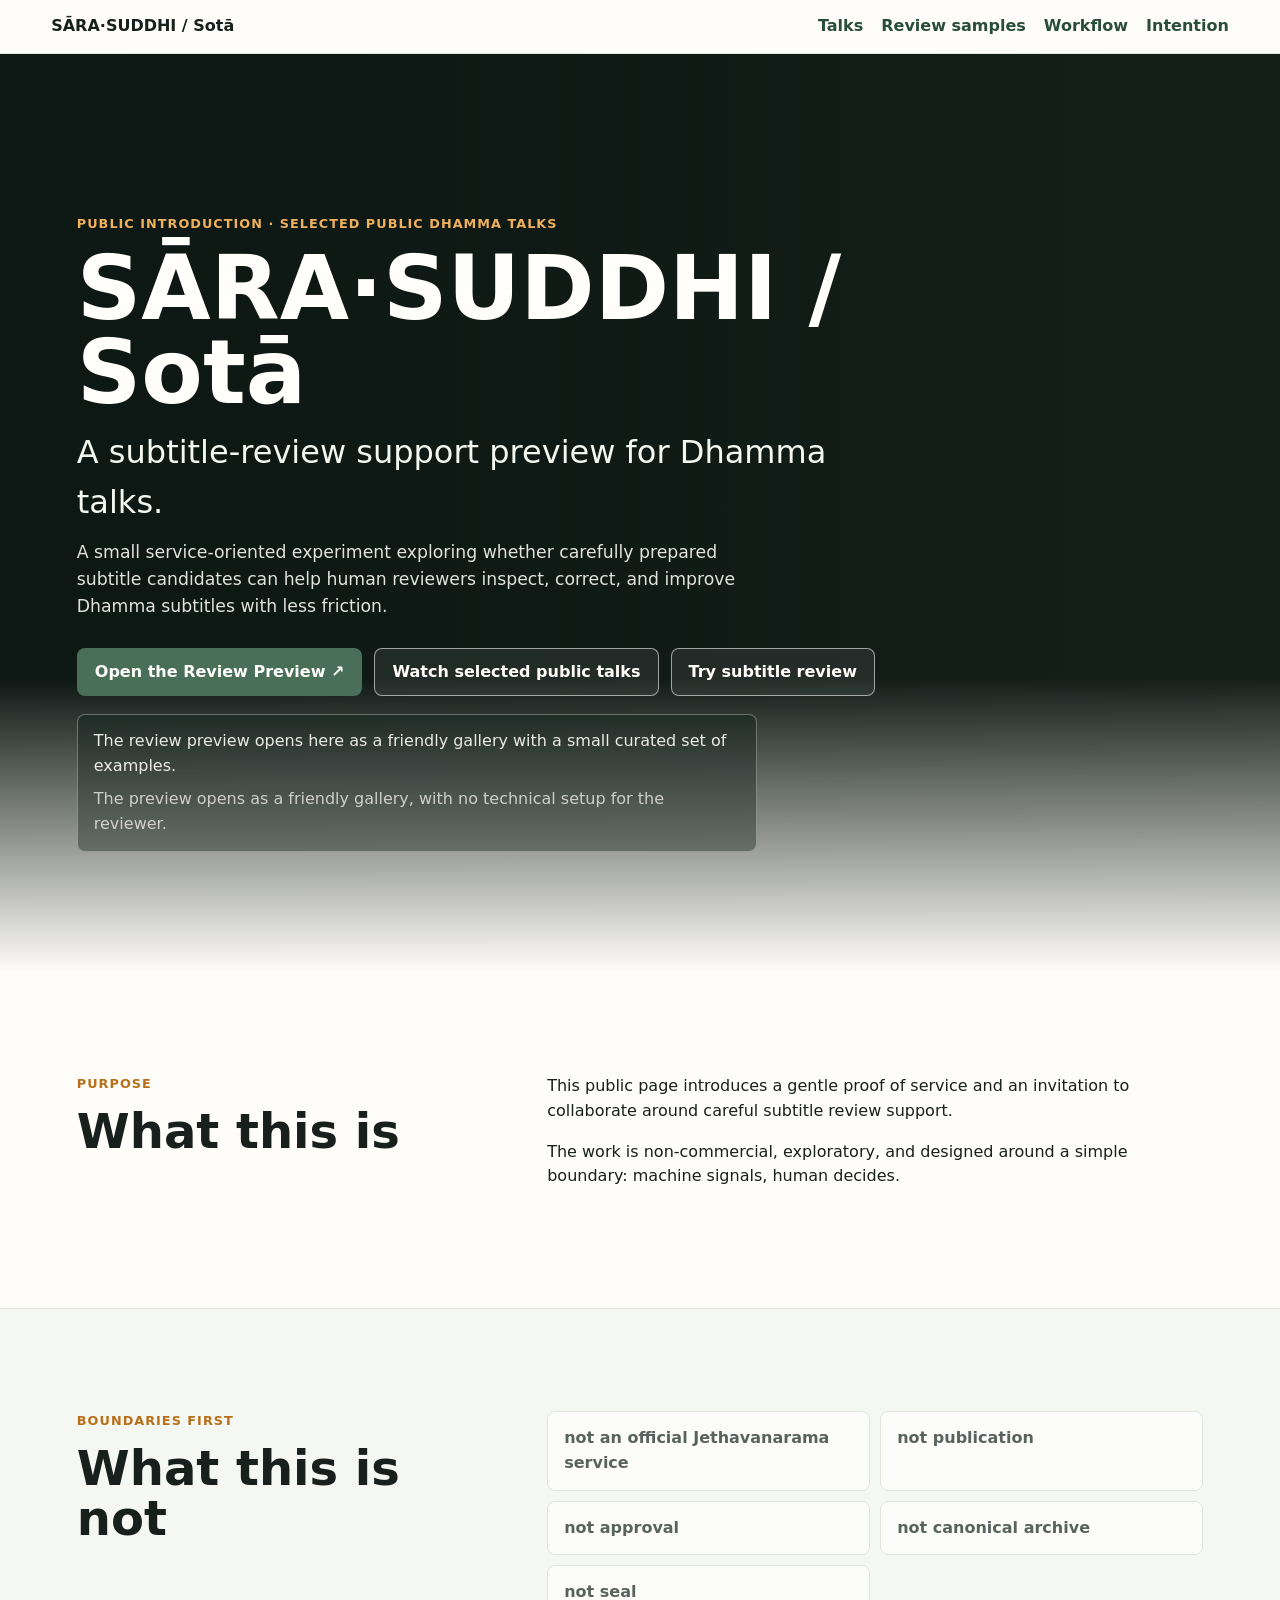
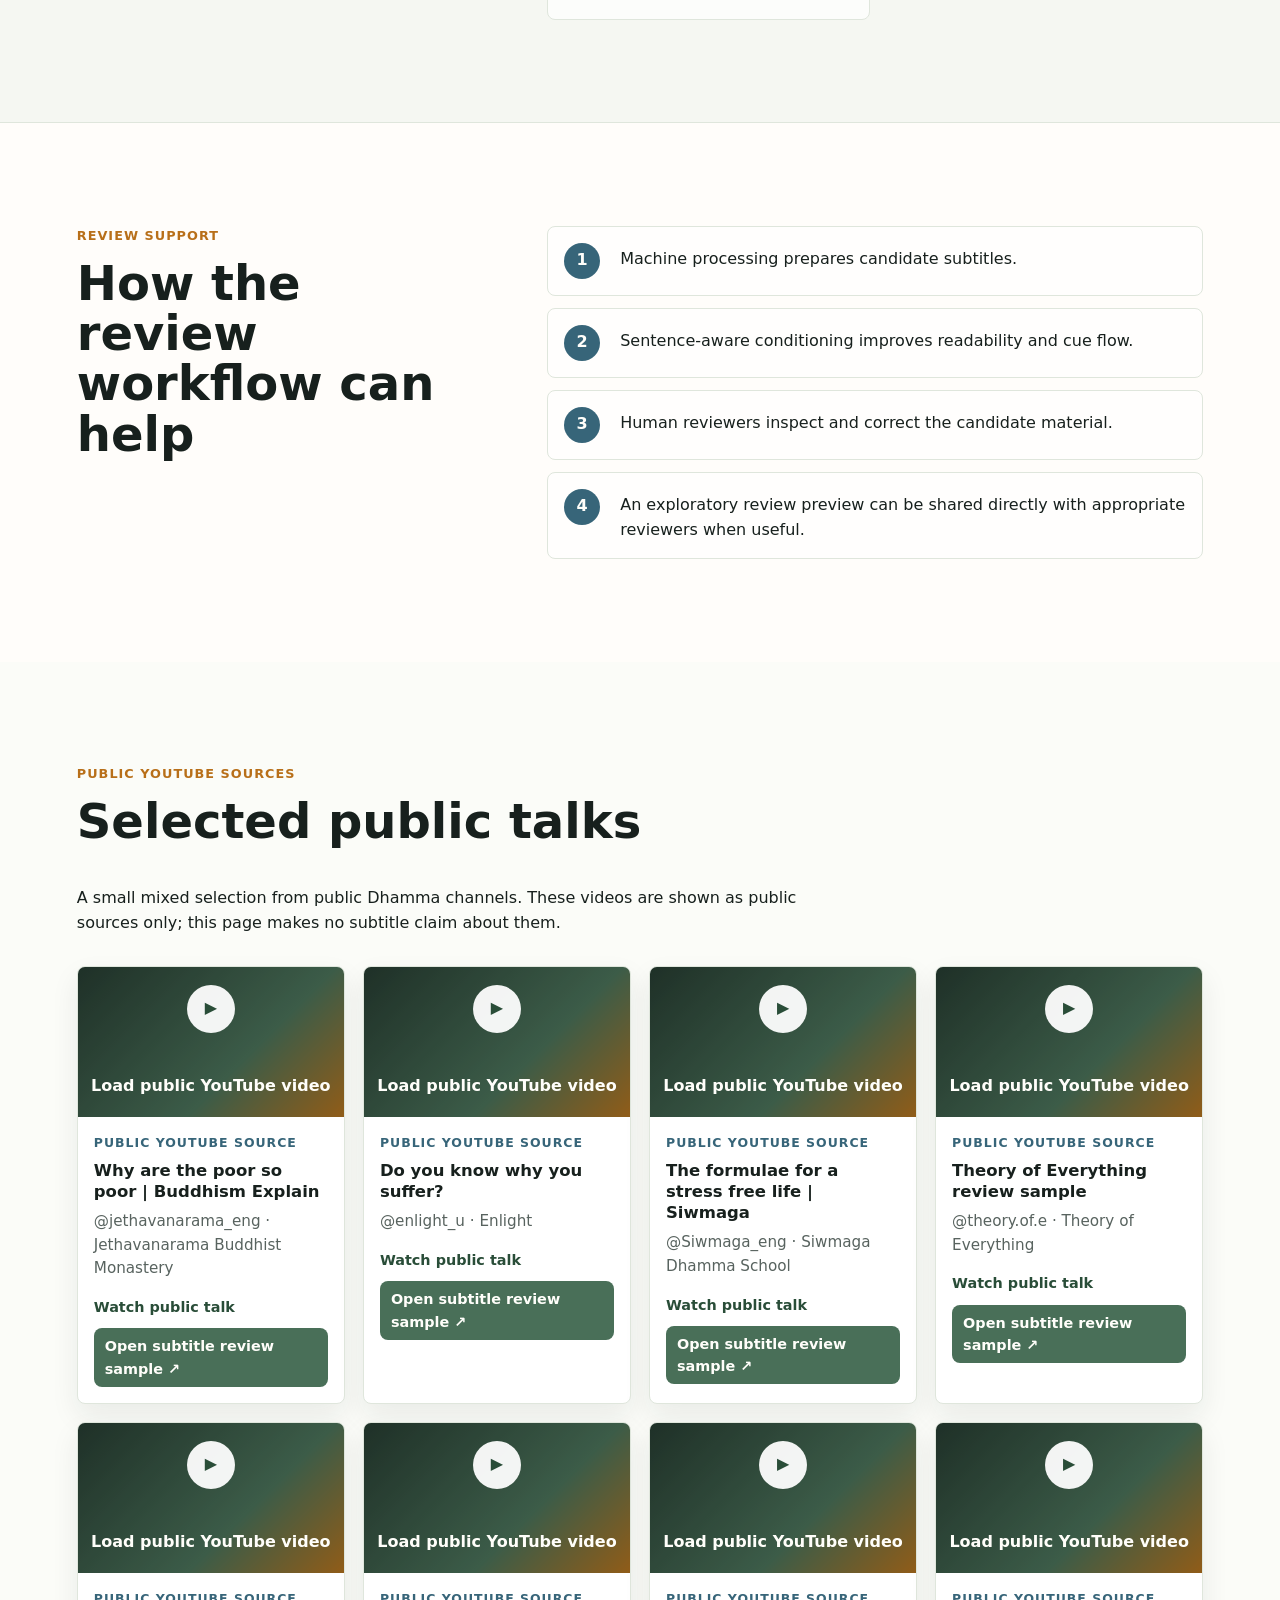
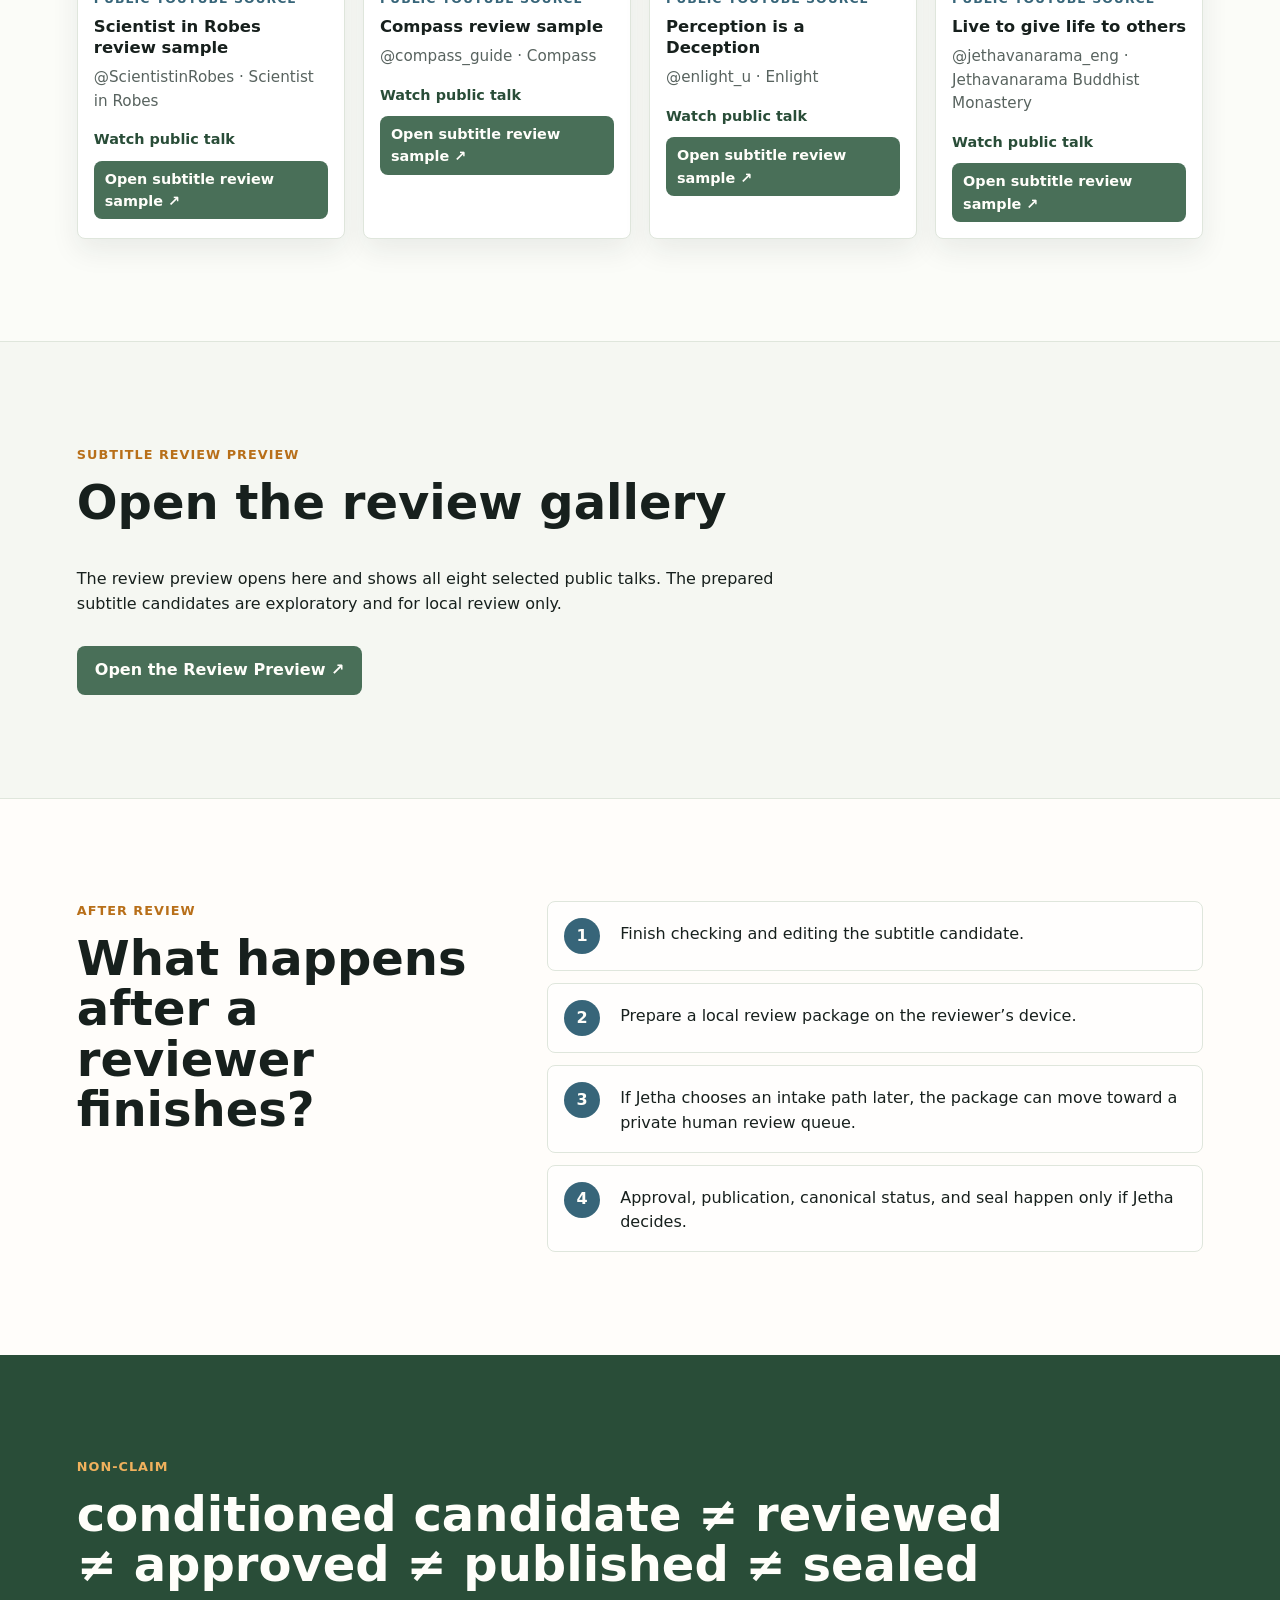
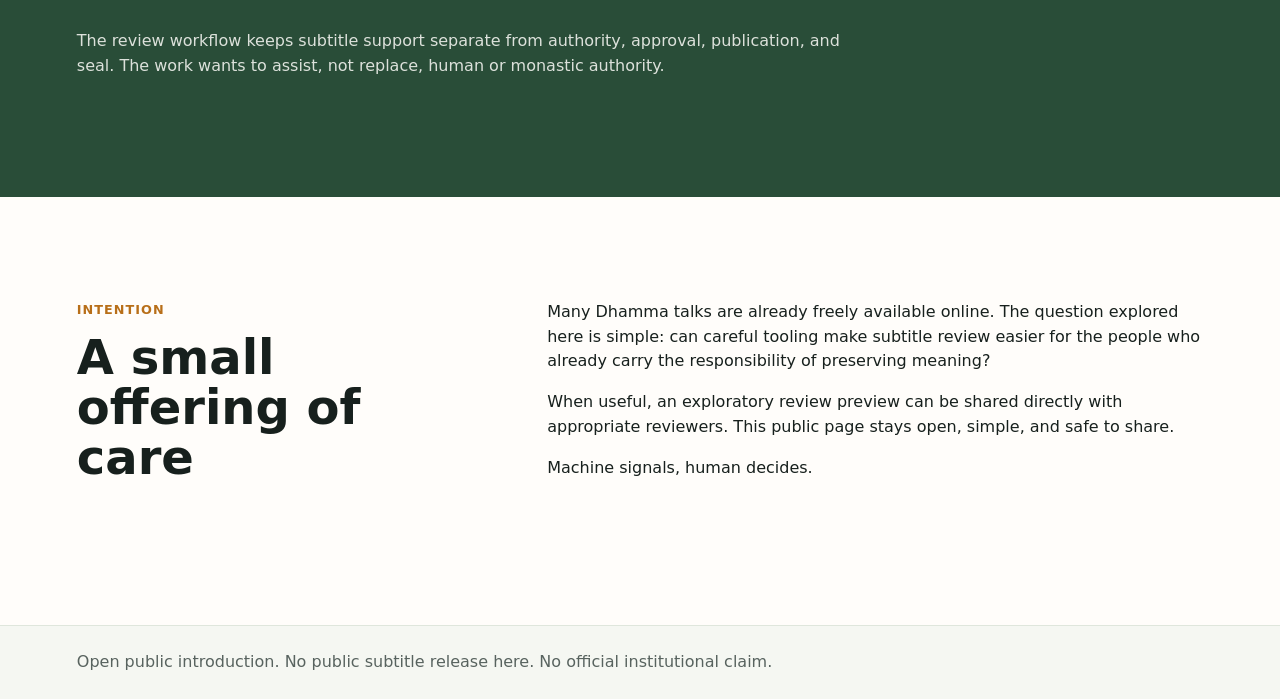
==== commit 6ffb54ec: "Add public review completion flow preview" ====
--- a/index.html
+++ b/index.html
@@ -241,6 +241,19 @@
       <a class="button sample-button gallery-cta" href="/review/?demo=jetha" target="_blank" rel="noopener noreferrer">Open the Review Preview ↗</a>
     </section>
 
+    <section class="section two-column" id="after-review" aria-labelledby="after-review-title">
+      <div>
+        <p class="eyebrow">After review</p>
+        <h2 id="after-review-title">What happens after a reviewer finishes?</h2>
+      </div>
+      <div class="steps" aria-label="Review completion steps">
+        <div><span>1</span><p>Finish checking and editing the subtitle candidate.</p></div>
+        <div><span>2</span><p>Prepare a local review package on the reviewer’s device.</p></div>
+        <div><span>3</span><p>If Jetha chooses an intake path later, the package can move toward a private human review queue.</p></div>
+        <div><span>4</span><p>Approval, publication, canonical status, and seal happen only if Jetha decides.</p></div>
+      </div>
+    </section>
+
     <section class="section boundary-callout" id="boundaries" aria-labelledby="boundary-title">
       <p class="eyebrow">Non-claim</p>
       <h2 id="boundary-title">conditioned candidate ≠ reviewed ≠ approved ≠ published ≠ sealed</h2>
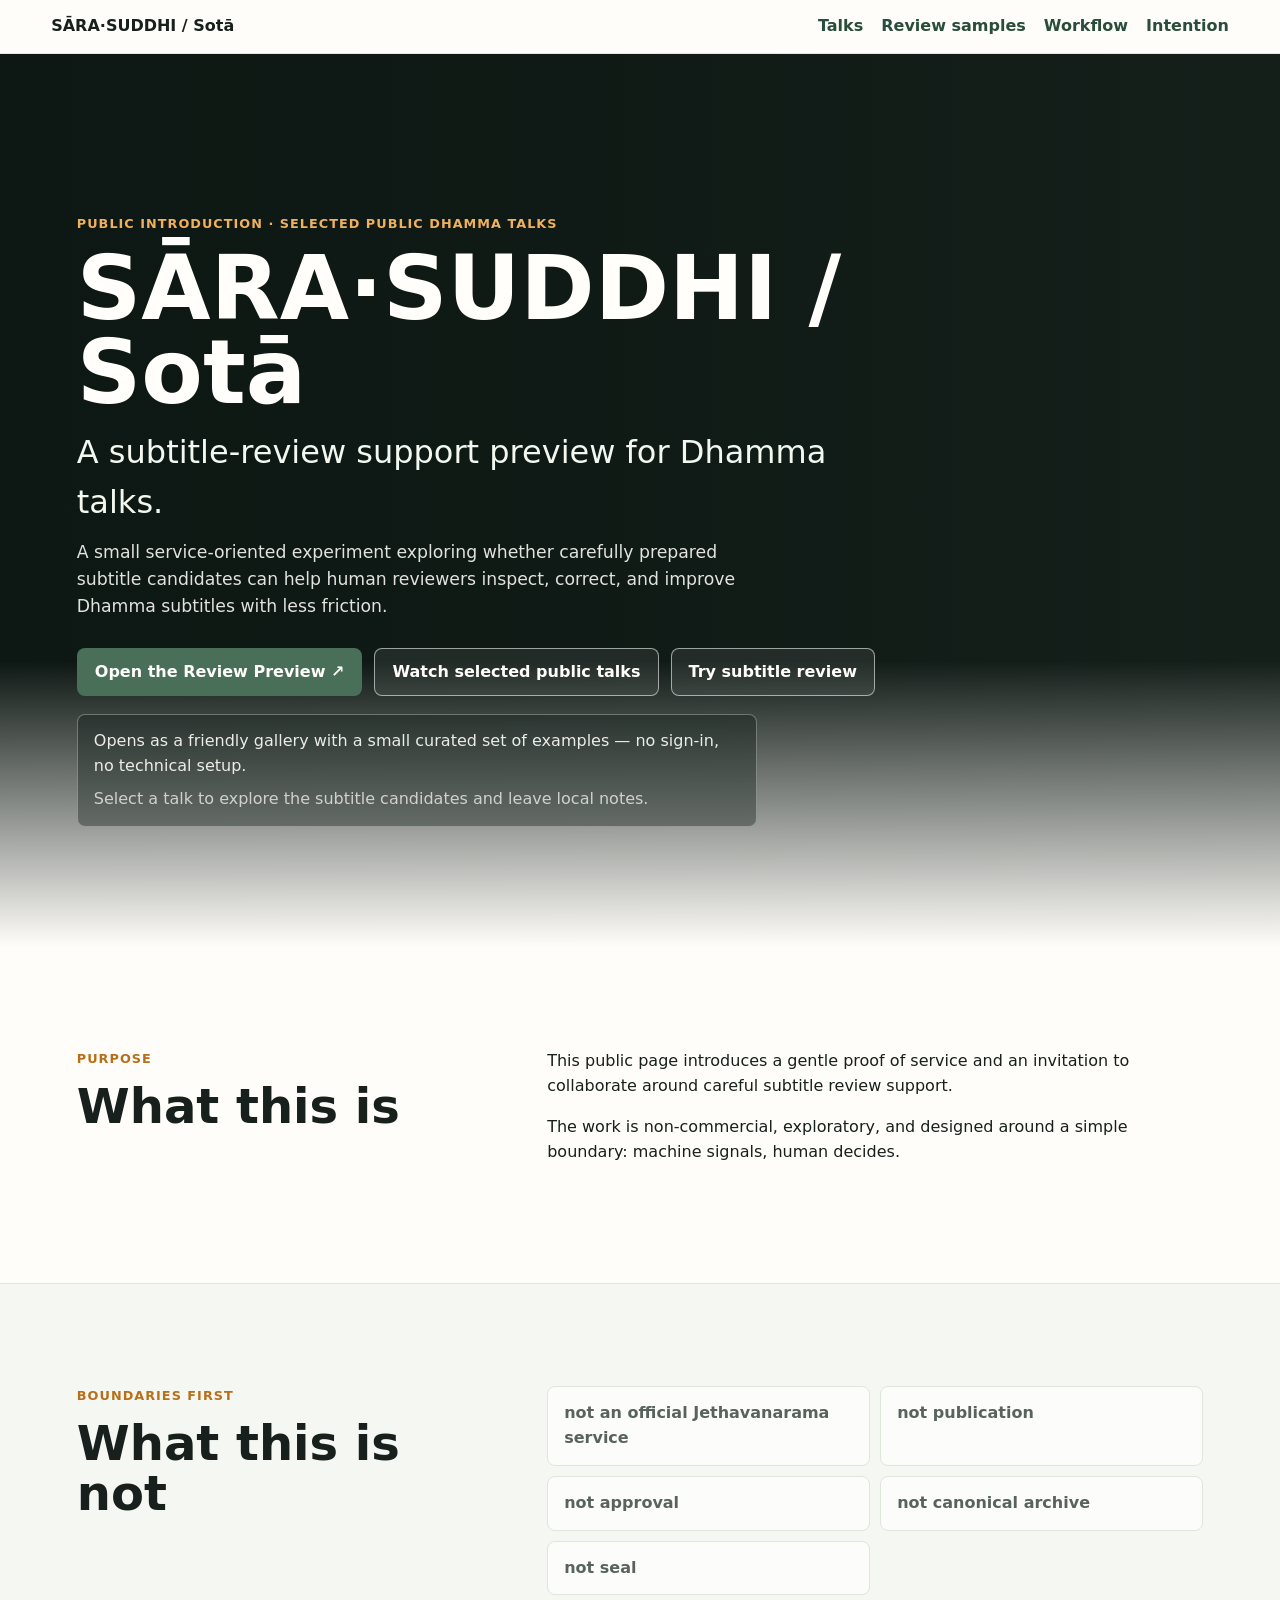
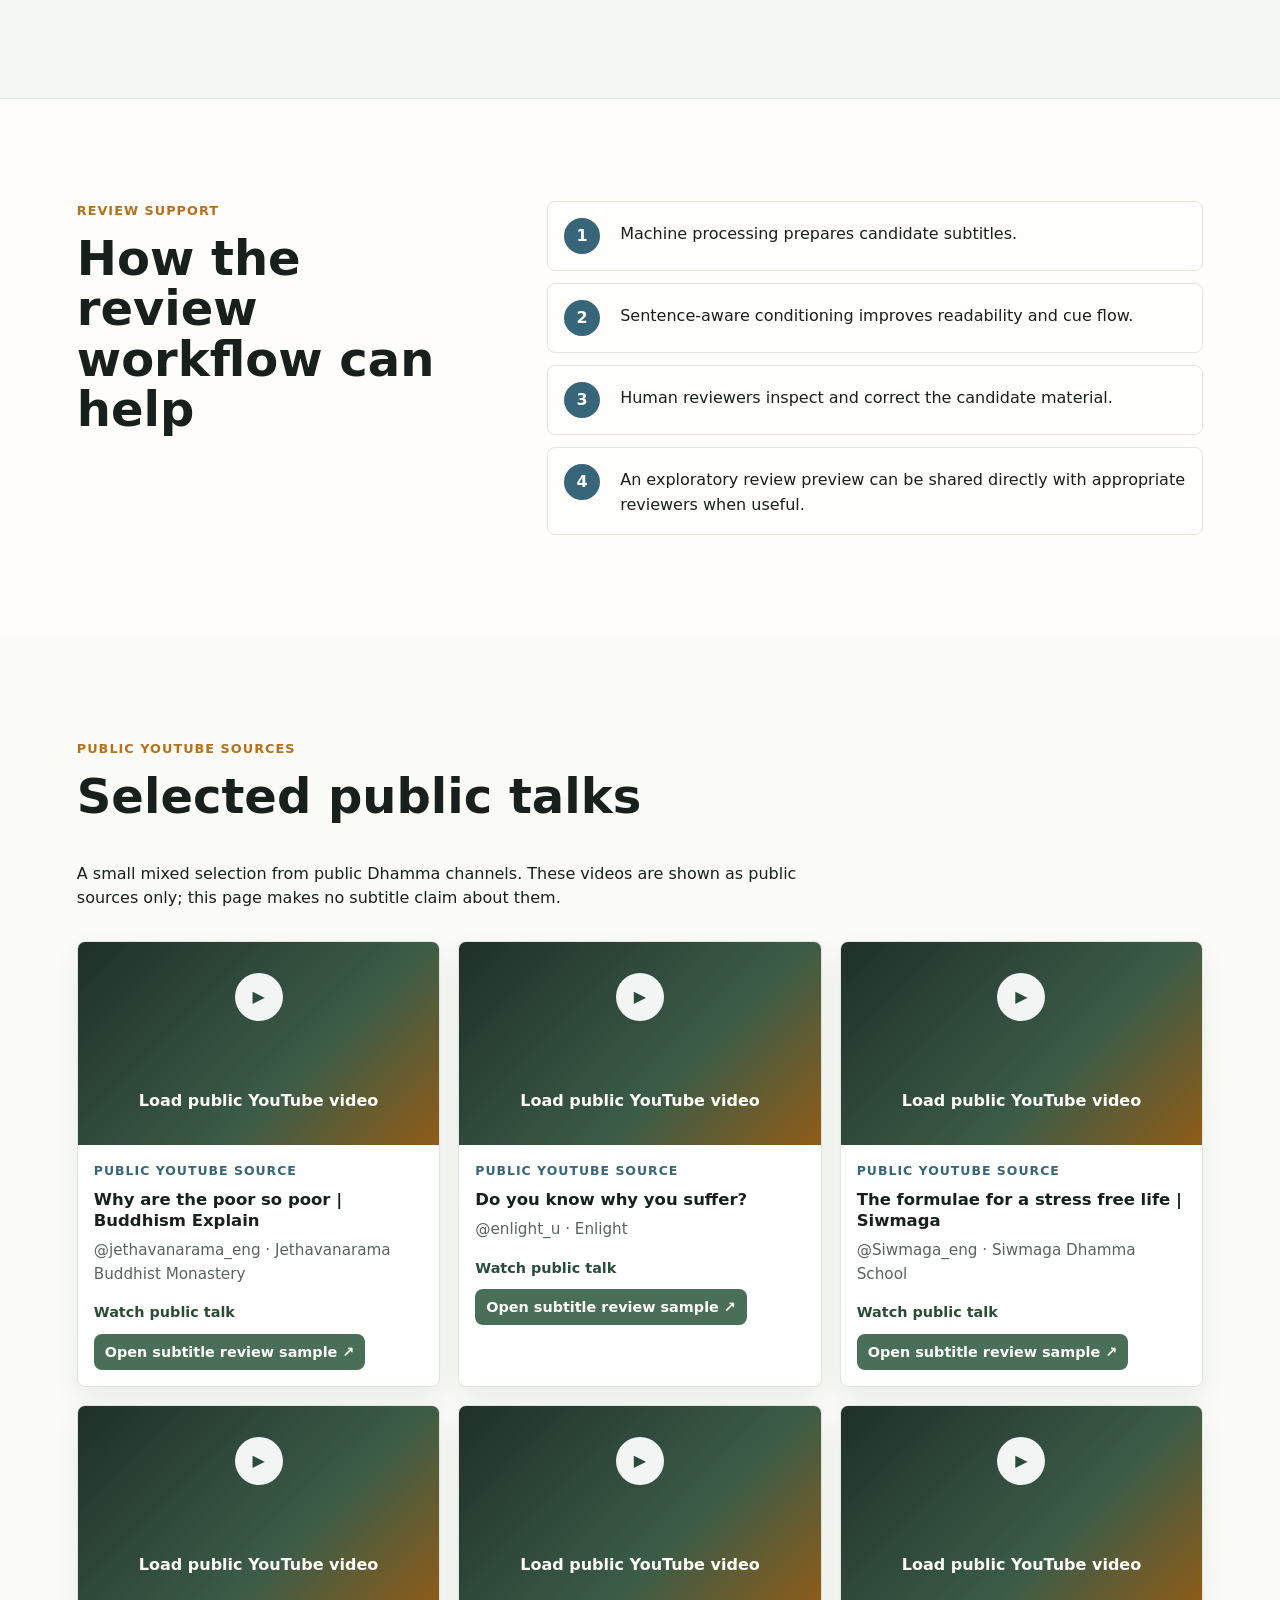
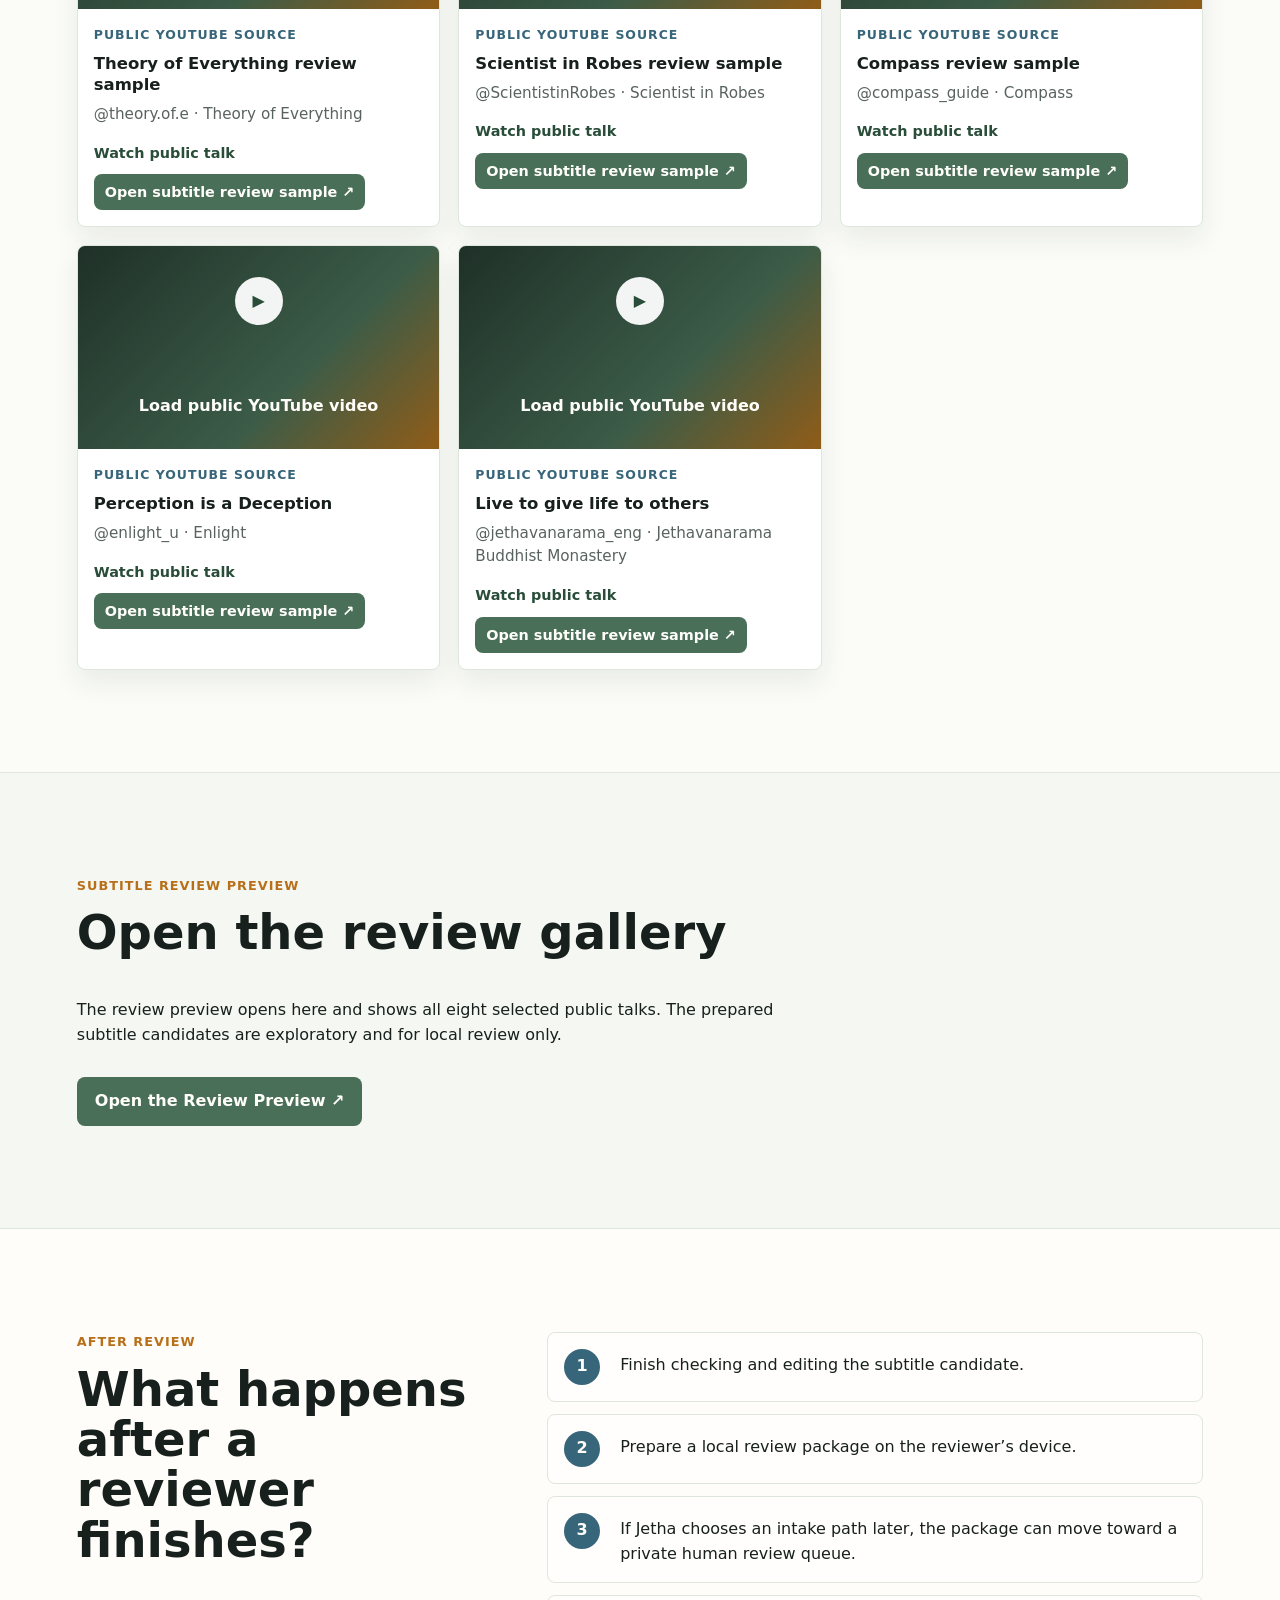
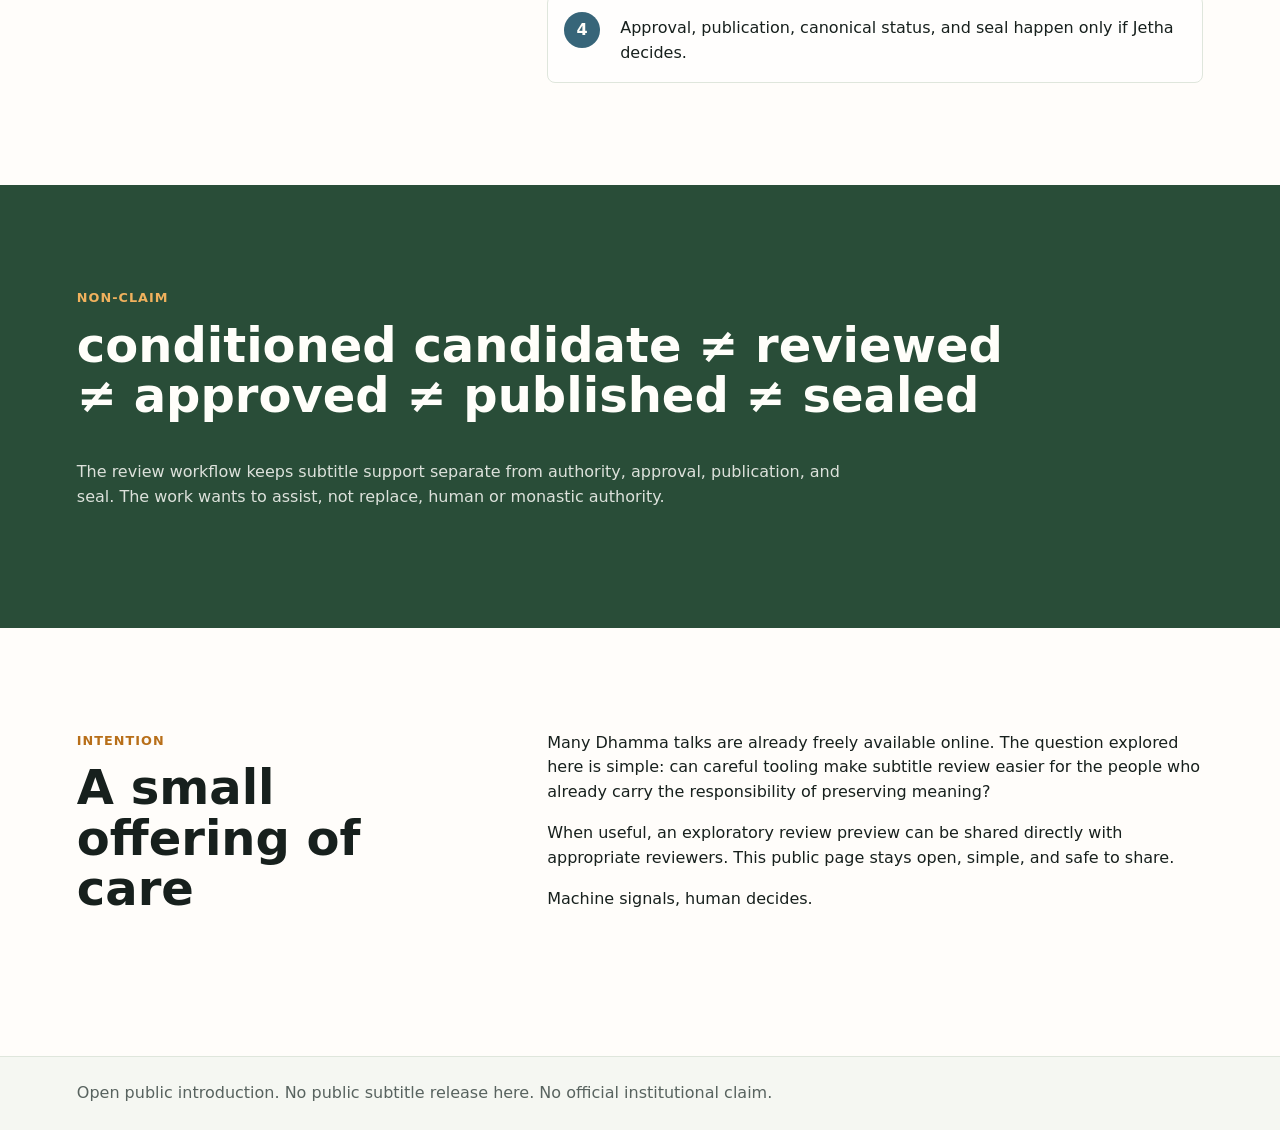
==== commit 71ea6982: "Improve public Jetha landing responsive polish" ====
--- a/index.html
+++ b/index.html
@@ -32,8 +32,8 @@
           <a class="button secondary" href="#review-samples">Try subtitle review</a>
         </div>
         <div class="review-note" aria-label="Review preview note">
-          <p>The review preview opens here as a friendly gallery with a small curated set of examples.</p>
-          <p>The preview opens as a friendly gallery, with no technical setup for the reviewer.</p>
+          <p>Opens as a friendly gallery with a small curated set of examples — no sign-in, no technical setup.</p>
+          <p>Select a talk to explore the subtitle candidates and leave local notes.</p>
         </div>
       </div>
     </section>
--- a/styles.css
+++ b/styles.css
@@ -141,6 +141,7 @@
   font-size: 1.03rem;
   line-height: 1.28;
   letter-spacing: 0;
+  overflow-wrap: break-word;
 }
 
 .hero-subtitle {
@@ -340,6 +341,11 @@
   gap: 18px;
 }
 
+.talk-card h3 {
+  overflow-wrap: break-word;
+  hyphens: auto;
+}
+
 .talk-card {
   overflow: hidden;
   border: 1px solid var(--line);
@@ -485,13 +491,19 @@
   margin: 0;
 }
 
+@media (max-width: 1300px) {
+  .talk-grid {
+    grid-template-columns: repeat(3, minmax(0, 1fr));
+  }
+}
+
 @media (max-width: 1180px) {
   .sample-grid {
     grid-template-columns: repeat(3, minmax(0, 1fr));
   }
 }
 
-@media (max-width: 1050px) {
+@media (max-width: 960px) {
   .talk-grid {
     grid-template-columns: repeat(2, minmax(0, 1fr));
   }
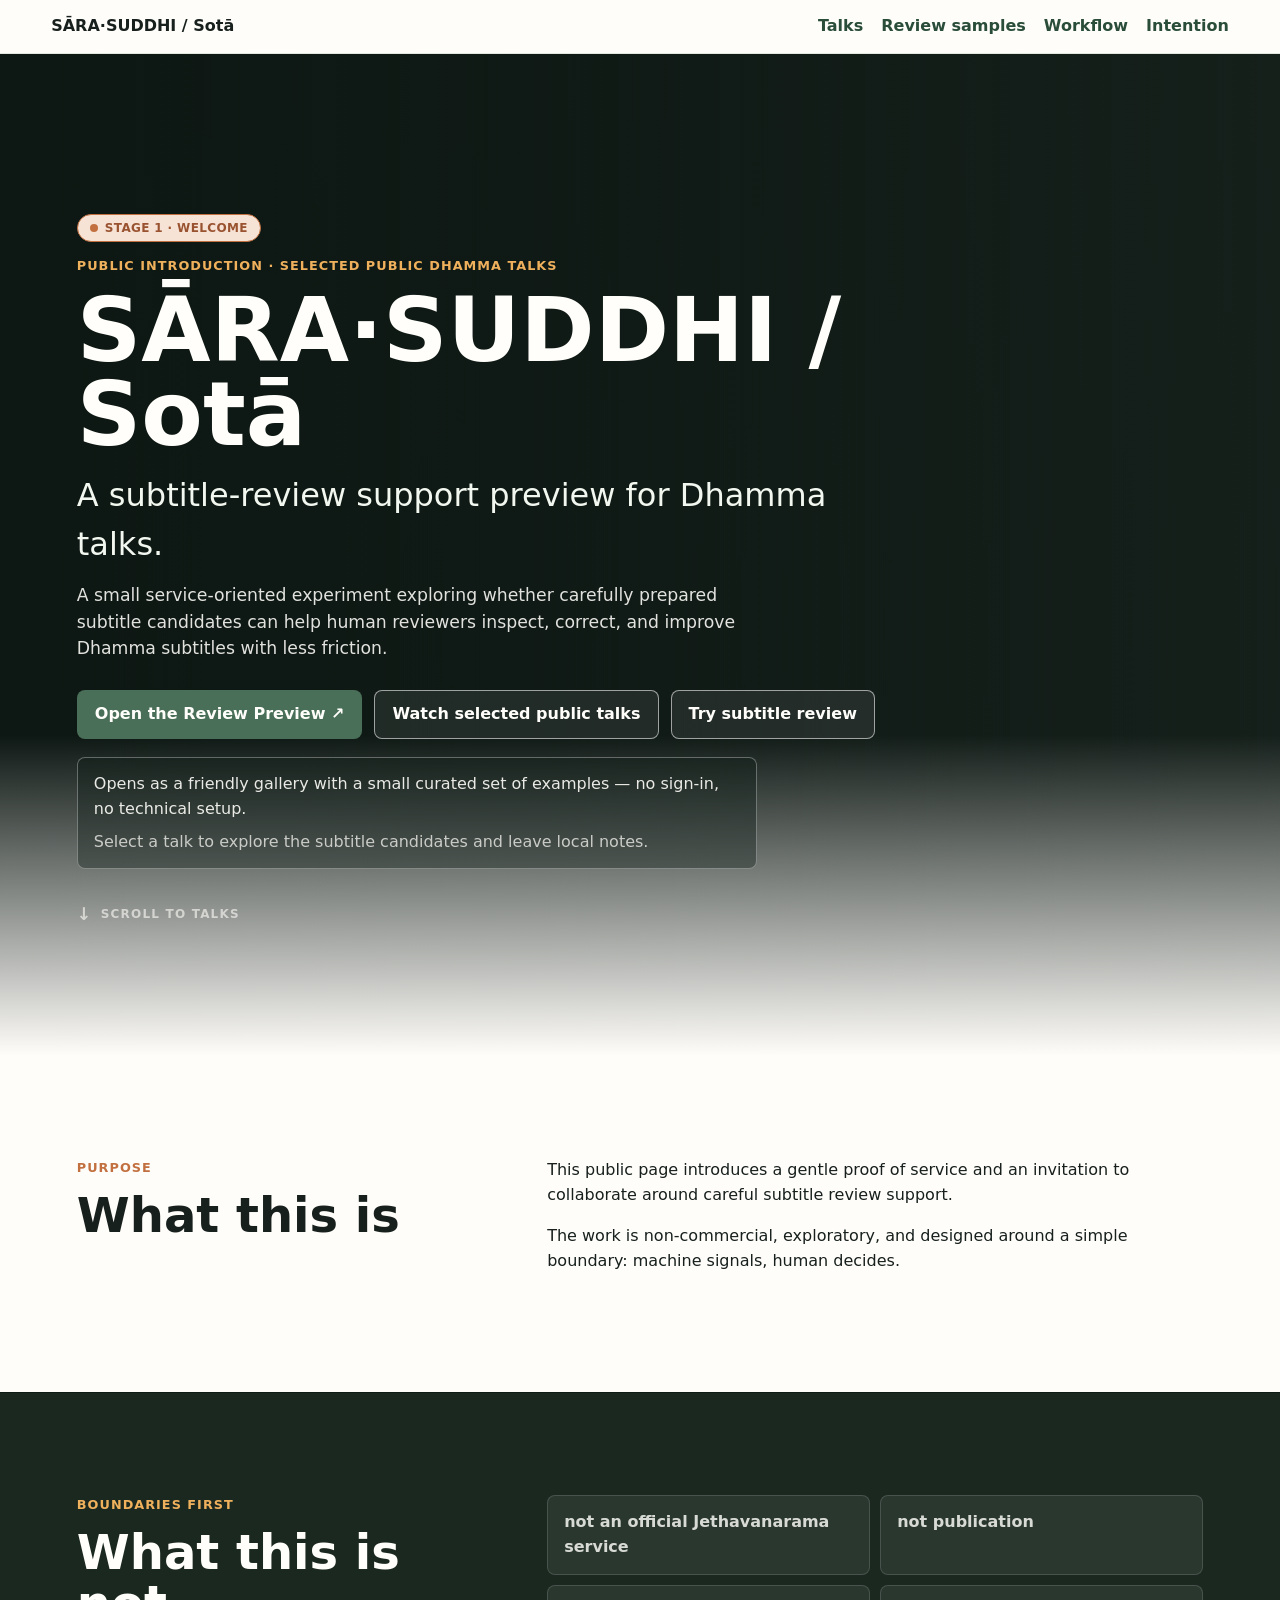
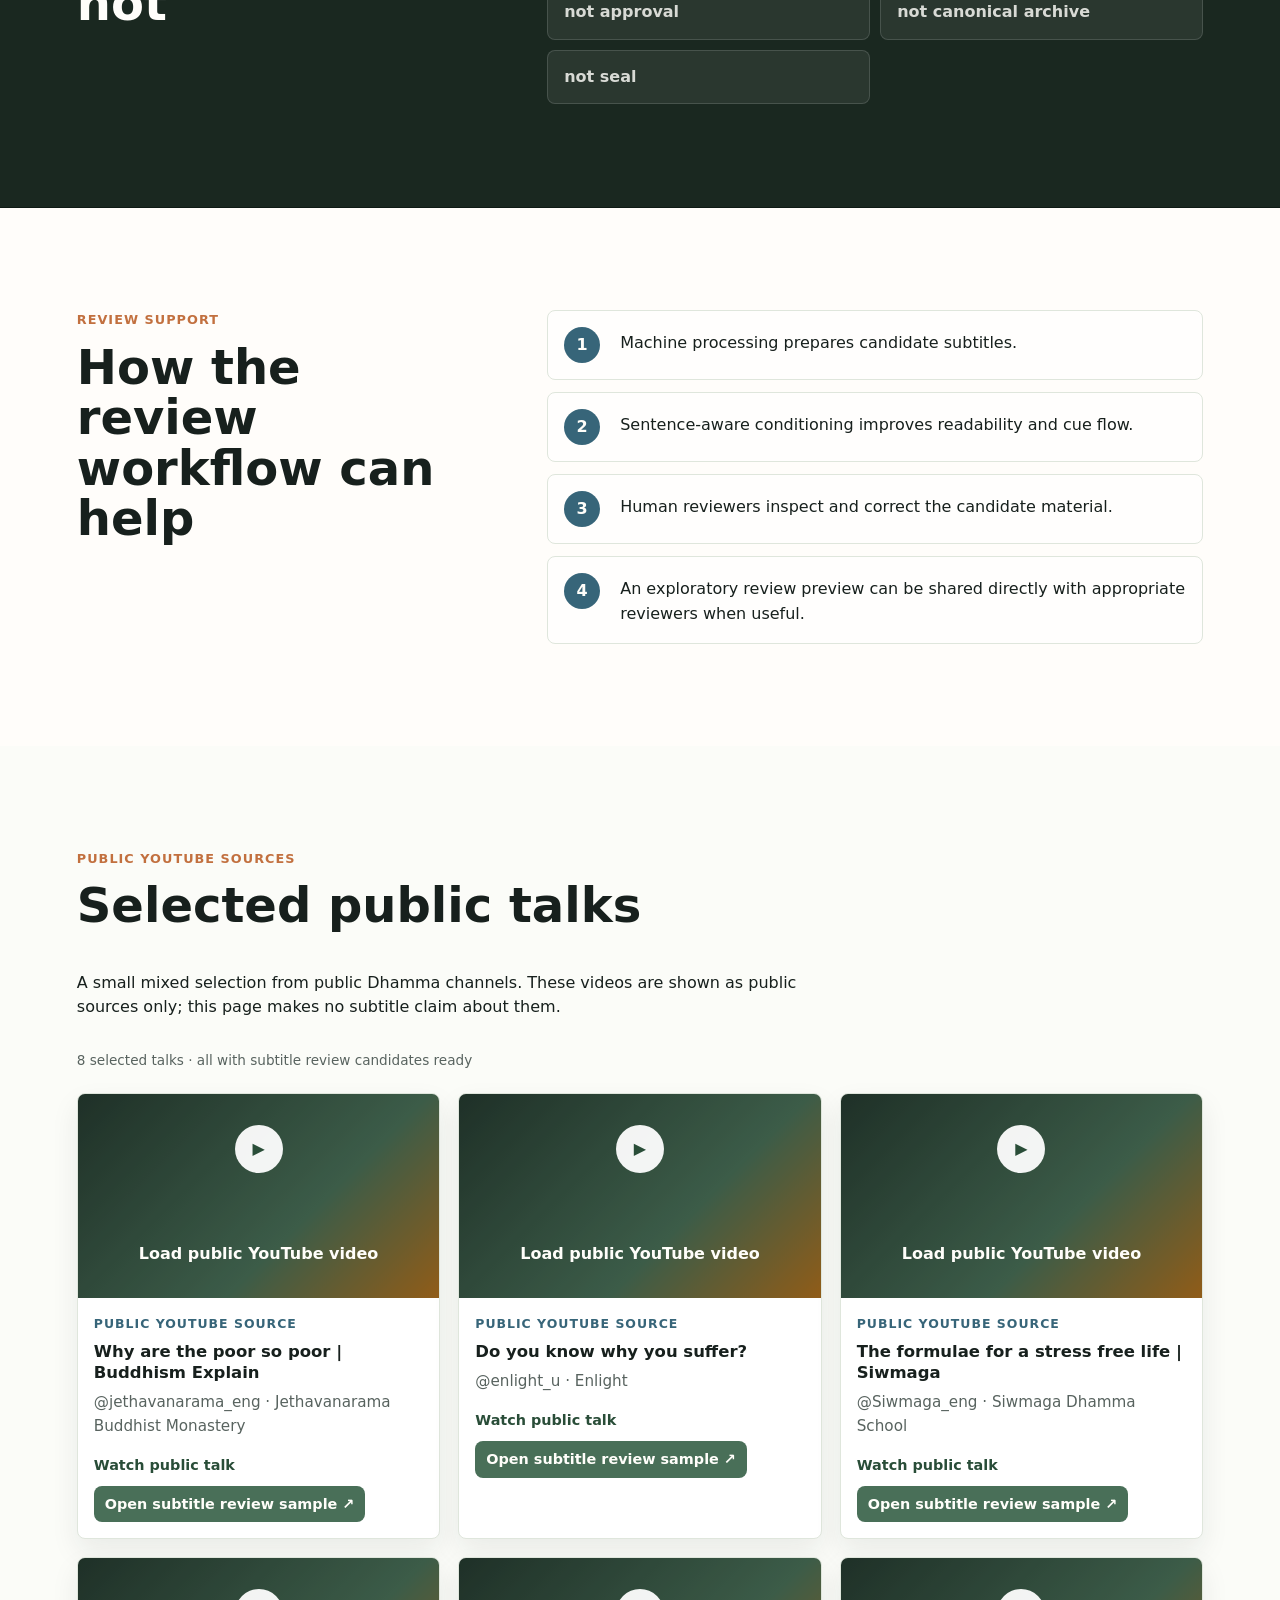
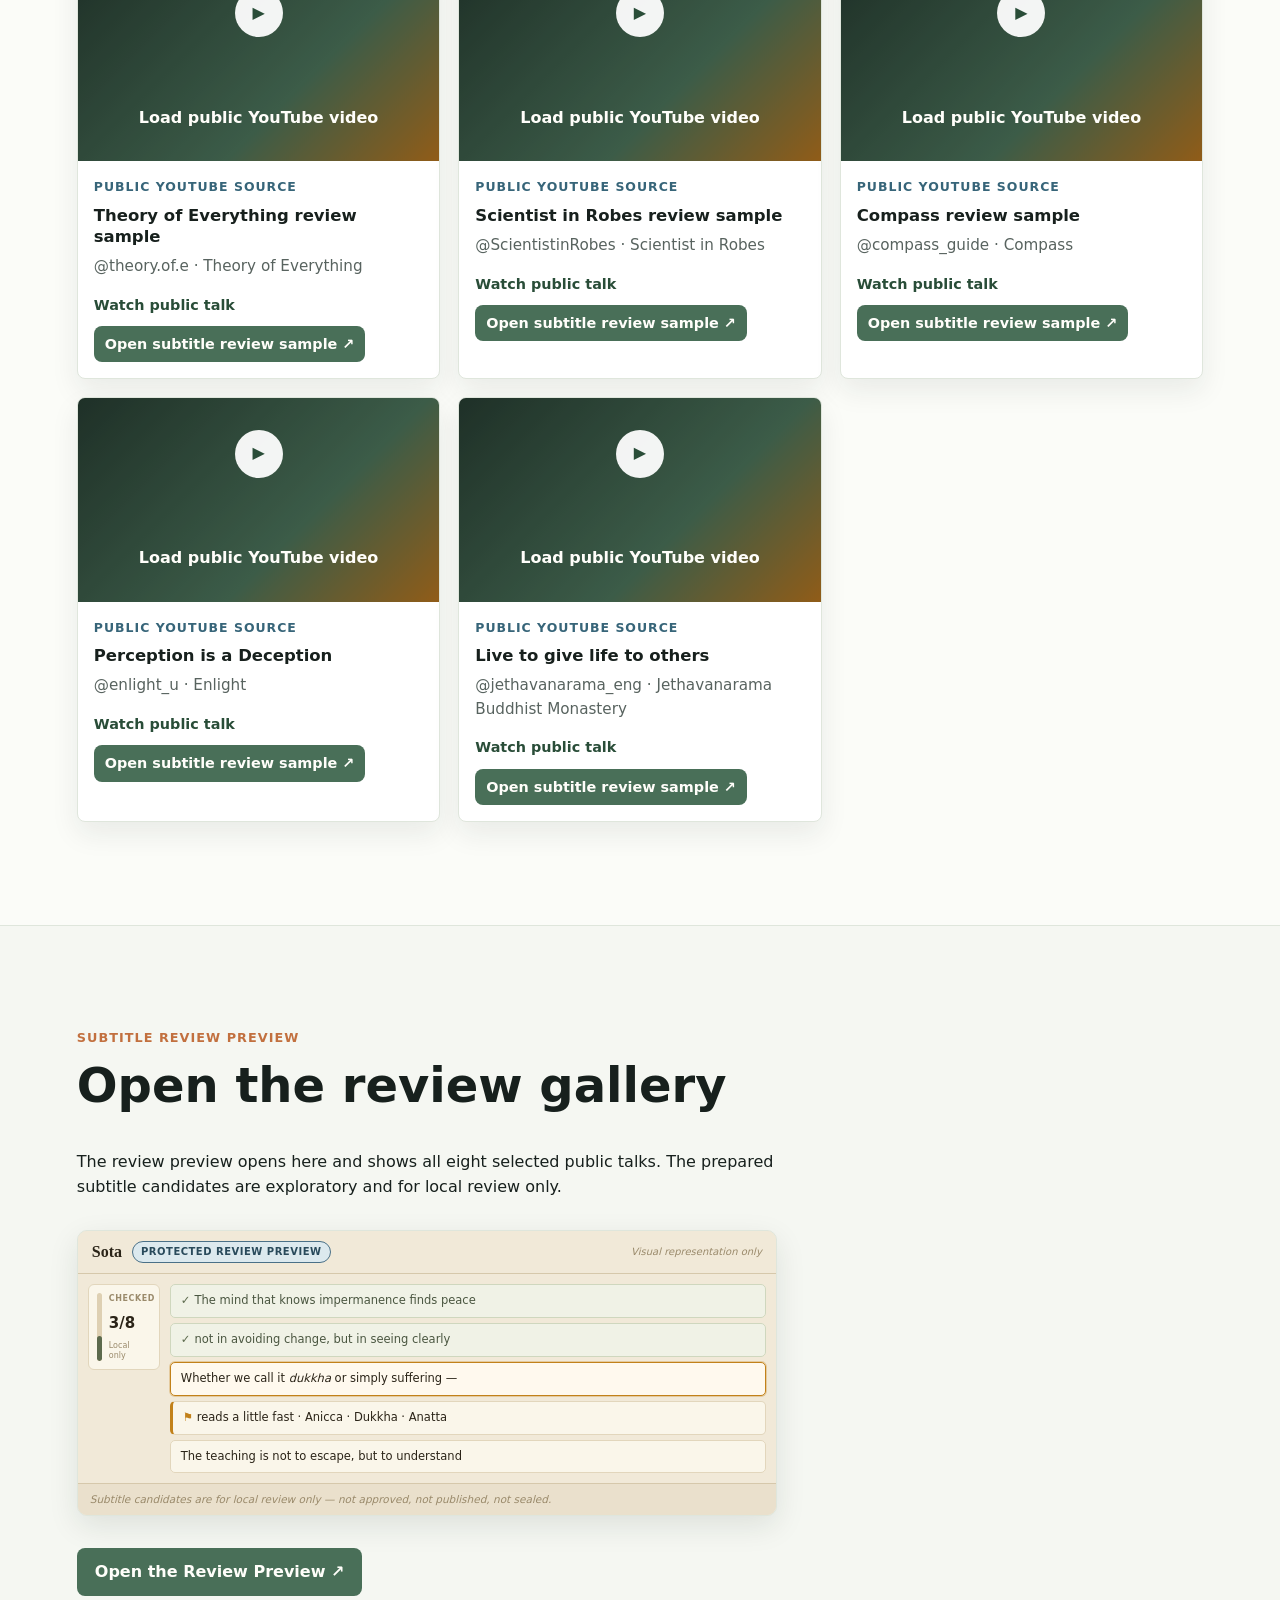
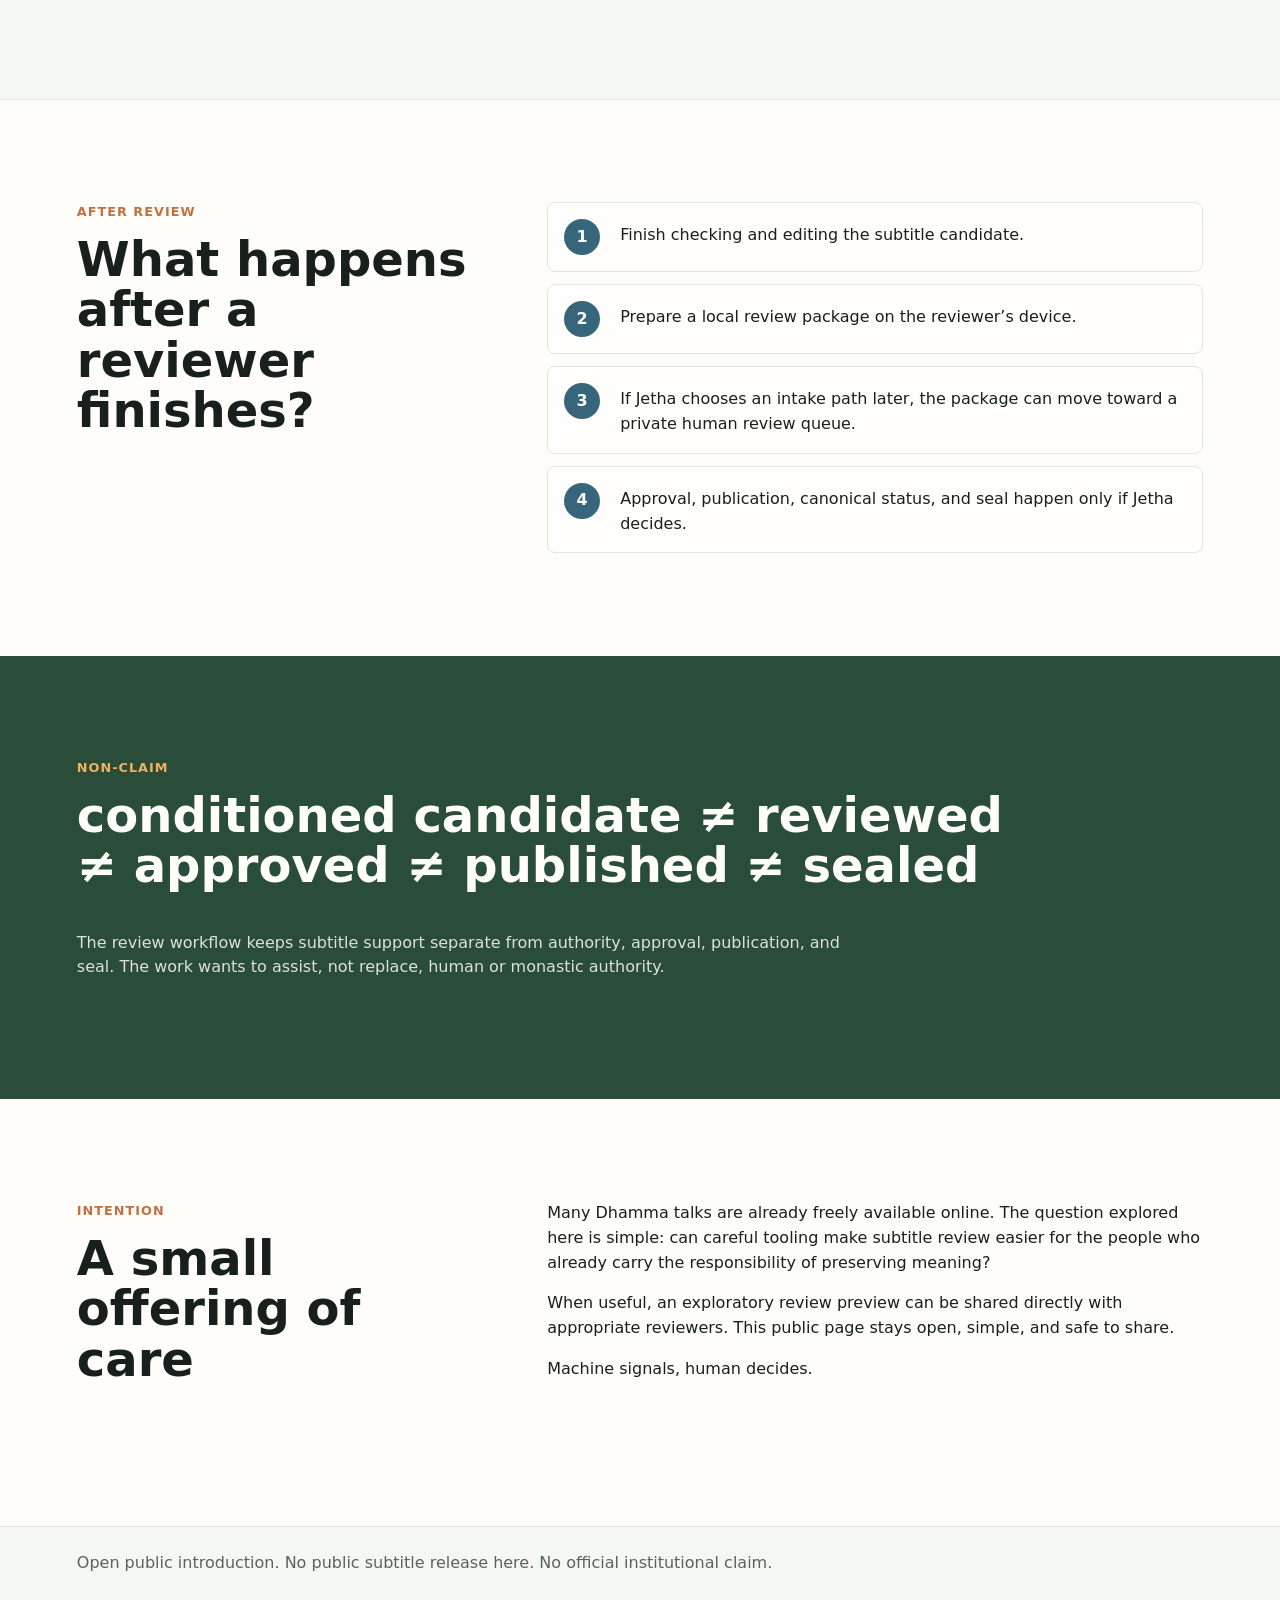
==== commit 0b207ff1: "Add stage color polish to public Jetha landing Co-Authored-By: Claude Opus 4.8 <noreply@anthropic.co" ====
--- a/index.html
+++ b/index.html
@@ -22,6 +22,7 @@
     <section class="hero" aria-labelledby="hero-title">
       <div class="hero-media" aria-hidden="true"></div>
       <div class="hero-inner">
+        <span class="stage-chip"><span class="dot" aria-hidden="true"></span>Stage 1 · Welcome</span>
         <p class="eyebrow">Public introduction · selected public Dhamma talks</p>
         <h1 id="hero-title">SĀRA·SUDDHI / Sotā</h1>
         <p class="hero-subtitle">A subtitle-review support preview for Dhamma talks.</p>
@@ -35,6 +36,7 @@
           <p>Opens as a friendly gallery with a small curated set of examples — no sign-in, no technical setup.</p>
           <p>Select a talk to explore the subtitle candidates and leave local notes.</p>
         </div>
+        <p class="scroll-hint" aria-hidden="true"><span class="sh-arrow">↓</span> scroll to talks</p>
       </div>
     </section>
 
@@ -84,6 +86,7 @@
         <h2 id="talks-title">Selected public talks</h2>
         <p>A small mixed selection from public Dhamma channels. These videos are shown as public sources only; this page makes no subtitle claim about them.</p>
       </div>
+      <p class="sample-status-line">8 selected talks · all with subtitle review candidates ready</p>
       <div class="talk-grid">
 
           <article class="talk-card" data-video-id="-B0cGRfp2s8">
@@ -238,6 +241,33 @@
         <h2 id="review-samples-title">Open the review gallery</h2>
         <p>The review preview opens here and shows all eight selected public talks. The prepared subtitle candidates are exploratory and for local review only.</p>
       </div>
+      <div class="bench-preview" aria-hidden="true">
+        <div class="bp-header">
+          <span class="bp-mark">Sota</span>
+          <span class="bp-badge-mini">Protected review preview</span>
+          <span class="bp-caption">Visual representation only</span>
+        </div>
+        <div class="bp-body">
+          <div class="bp-rail">
+            <div class="bp-gauge-card">
+              <div class="bp-gauge-track"><div class="bp-gauge-fill"></div></div>
+              <div class="bp-gauge-info">
+                <span class="bp-gauge-lab">Checked</span>
+                <span class="bp-gauge-num">3/8</span>
+                <span class="bp-gauge-sub">Local<br>only</span>
+              </div>
+            </div>
+          </div>
+          <div class="bp-cues">
+            <div class="bp-cue bp-checked">The mind that knows impermanence finds peace</div>
+            <div class="bp-cue bp-checked">not in avoiding change, but in seeing clearly</div>
+            <div class="bp-cue bp-active">Whether we call it <em>dukkha</em> or simply suffering —</div>
+            <div class="bp-cue bp-flagged">reads a little fast · Anicca · Dukkha · Anatta</div>
+            <div class="bp-cue">The teaching is not to escape, but to understand</div>
+          </div>
+        </div>
+        <div class="bp-preview-note">Subtitle candidates are for local review only — not approved, not published, not sealed.</div>
+      </div>
       <a class="button sample-button gallery-cta" href="/review/?demo=jetha" target="_blank" rel="noopener noreferrer">Open the Review Preview ↗</a>
     </section>
 
--- a/styles.css
+++ b/styles.css
@@ -11,9 +11,40 @@
   --line: #dfe6dc;
   --leaf: #496f58;
   --leaf-dark: #294d38;
-  --saffron: #b86f19;
+  /* stage: Welcome / Convite (terracota) */
+  --stage-accent: #c2703f;
+  --stage-deep: #9a5330;
+  --stage-soft: #f6e3d6;
+  --stage-band: #fbeadd;
+  --saffron: var(--stage-accent);
   --blue: #376579;
   --shadow: 0 18px 48px rgba(24, 40, 34, 0.13);
+}
+
+.stage-chip {
+  display: inline-flex;
+  align-items: center;
+  gap: 7px;
+  width: max-content;
+  margin: 0 0 14px;
+  padding: 4px 12px;
+  border: 1px solid var(--stage-accent);
+  border-radius: 999px;
+  background: var(--stage-soft);
+  color: var(--stage-deep);
+  font-size: 0.75rem;
+  font-weight: 800;
+  letter-spacing: 0.03em;
+  text-transform: uppercase;
+  white-space: nowrap;
+}
+
+.stage-chip .dot {
+  width: 8px;
+  height: 8px;
+  border-radius: 50%;
+  background: var(--stage-accent);
+  flex: none;
 }
 
 html {
@@ -69,7 +100,7 @@
 
 .hero {
   position: relative;
-  min-height: 88vh;
+  min-height: 72vh;
   display: grid;
   align-items: end;
   overflow: hidden;
@@ -227,8 +258,23 @@
 }
 
 .quiet-band {
-  background: var(--soft);
-  border-block: 1px solid var(--line);
+  background: #1a2820;
+  border-block: 1px solid #0e1a14;
+  color: #fffefa;
+}
+
+.quiet-band .eyebrow {
+  color: #f0b15d;
+}
+
+.quiet-band h2 {
+  color: #fffefa;
+}
+
+.quiet-band .boundary-list li {
+  background: rgba(255, 255, 255, 0.07);
+  border-color: rgba(255, 255, 255, 0.14);
+  color: rgba(255, 254, 250, 0.82);
 }
 
 .compact {
@@ -491,6 +537,222 @@
   margin: 0;
 }
 
+/* Scroll hint */
+.scroll-hint {
+  display: inline-flex;
+  align-items: center;
+  gap: 8px;
+  margin-top: 36px;
+  color: rgba(255, 254, 250, 0.6);
+  font-size: 0.75rem;
+  font-weight: 700;
+  letter-spacing: 0.1em;
+  text-transform: uppercase;
+  animation: shpulse 2.6s ease-in-out infinite;
+  user-select: none;
+}
+
+.scroll-hint .sh-arrow {
+  font-size: 1.1rem;
+  line-height: 1;
+  display: inline-block;
+}
+
+@keyframes shpulse {
+  0%, 100% { opacity: 0.4; transform: translateY(0); }
+  50%       { opacity: 0.9; transform: translateY(5px); }
+}
+
+@media (prefers-reduced-motion: reduce) {
+  .scroll-hint { animation: none; opacity: 0.6; }
+}
+
+/* Sample status line */
+.sample-status-line {
+  color: var(--muted);
+  font-size: 0.85rem;
+  margin: 0 0 22px;
+}
+
+/* Bench preview mockup */
+.bench-preview {
+  display: grid;
+  margin: 28px 0 32px;
+  max-width: 700px;
+  border: 1px solid var(--line);
+  border-radius: 10px;
+  overflow: hidden;
+  background: #F1E9D8;
+  box-shadow: 0 10px 30px rgba(24, 40, 34, 0.1);
+  font-family: "IBM Plex Sans", ui-sans-serif, system-ui, sans-serif;
+  font-size: 12px;
+  user-select: none;
+  pointer-events: none;
+}
+
+.bp-header {
+  display: flex;
+  align-items: center;
+  gap: 10px;
+  padding: 9px 14px;
+  background: #F1E9D8;
+  border-bottom: 1px solid #D6C8AB;
+}
+
+.bp-mark {
+  font-size: 16px;
+  font-weight: 700;
+  color: #2B2418;
+  font-family: Georgia, serif;
+}
+
+.bp-badge-mini {
+  font-size: 10px;
+  font-weight: 700;
+  letter-spacing: 0.05em;
+  text-transform: uppercase;
+  color: #294a5b;
+  background: #dce9ee;
+  border: 1px solid #4a7087;
+  border-radius: 999px;
+  padding: 2px 8px;
+}
+
+.bp-caption {
+  margin-left: auto;
+  font-size: 10px;
+  color: #9A8A6B;
+  font-style: italic;
+}
+
+.bp-body {
+  display: grid;
+  grid-template-columns: 72px 1fr;
+  gap: 10px;
+  padding: 10px;
+}
+
+.bp-rail {
+  display: flex;
+  flex-direction: column;
+  gap: 6px;
+}
+
+.bp-gauge-card {
+  background: #FAF6EA;
+  border: 1px solid #E2D6BC;
+  border-radius: 6px;
+  padding: 8px;
+  display: flex;
+  gap: 7px;
+  align-items: stretch;
+}
+
+.bp-gauge-track {
+  width: 5px;
+  min-height: 68px;
+  background: #DED0B3;
+  border-radius: 999px;
+  overflow: hidden;
+  flex: 0 0 auto;
+  position: relative;
+}
+
+.bp-gauge-fill {
+  position: absolute;
+  left: 0; right: 0; bottom: 0;
+  background: #5C6A4D;
+  border-radius: 999px;
+  height: 37%;
+}
+
+.bp-gauge-info {
+  display: flex;
+  flex-direction: column;
+  justify-content: space-between;
+}
+
+.bp-gauge-lab {
+  font-size: 8px;
+  font-weight: 700;
+  letter-spacing: 0.07em;
+  text-transform: uppercase;
+  color: #9A8A6B;
+}
+
+.bp-gauge-num {
+  font-size: 15px;
+  font-weight: 700;
+  color: #2B2418;
+  line-height: 1;
+}
+
+.bp-gauge-sub {
+  font-size: 8px;
+  color: #9A8A6B;
+  line-height: 1.3;
+}
+
+.bp-cues {
+  display: flex;
+  flex-direction: column;
+  gap: 5px;
+}
+
+.bp-cue {
+  background: #FAF6EA;
+  border: 1px solid #E2D6BC;
+  border-radius: 5px;
+  padding: 7px 10px;
+  font-size: 11.5px;
+  color: #2B2418;
+  overflow: hidden;
+  text-overflow: ellipsis;
+  white-space: nowrap;
+}
+
+.bp-cue.bp-checked {
+  background: #F0F2E6;
+  border-color: #CFD7BE;
+  color: #4A5640;
+}
+
+.bp-cue.bp-checked::before {
+  content: "✓ ";
+  color: #5C6A4D;
+  font-weight: 700;
+}
+
+.bp-cue.bp-active {
+  border-color: #C2811A;
+  box-shadow: 0 0 0 1px rgba(194, 129, 26, 0.3);
+  background: #fff9ee;
+}
+
+.bp-cue.bp-flagged {
+  border-left: 3px solid #C2811A;
+}
+
+.bp-cue.bp-flagged::before {
+  content: "⚑ ";
+  color: #C2811A;
+}
+
+.bp-preview-note {
+  padding: 7px 12px;
+  font-size: 10.5px;
+  color: #9A8A6B;
+  background: #EAE0CC;
+  border-top: 1px solid #D6C8AB;
+  font-style: italic;
+}
+
+@media (max-width: 760px) {
+  .bench-preview {
+    display: none;
+  }
+}
+
 @media (max-width: 1300px) {
   .talk-grid {
     grid-template-columns: repeat(3, minmax(0, 1fr));
@@ -522,7 +784,7 @@
   }
 
   .hero {
-    min-height: 82vh;
+    min-height: 65vh;
   }
 
   .two-column,
